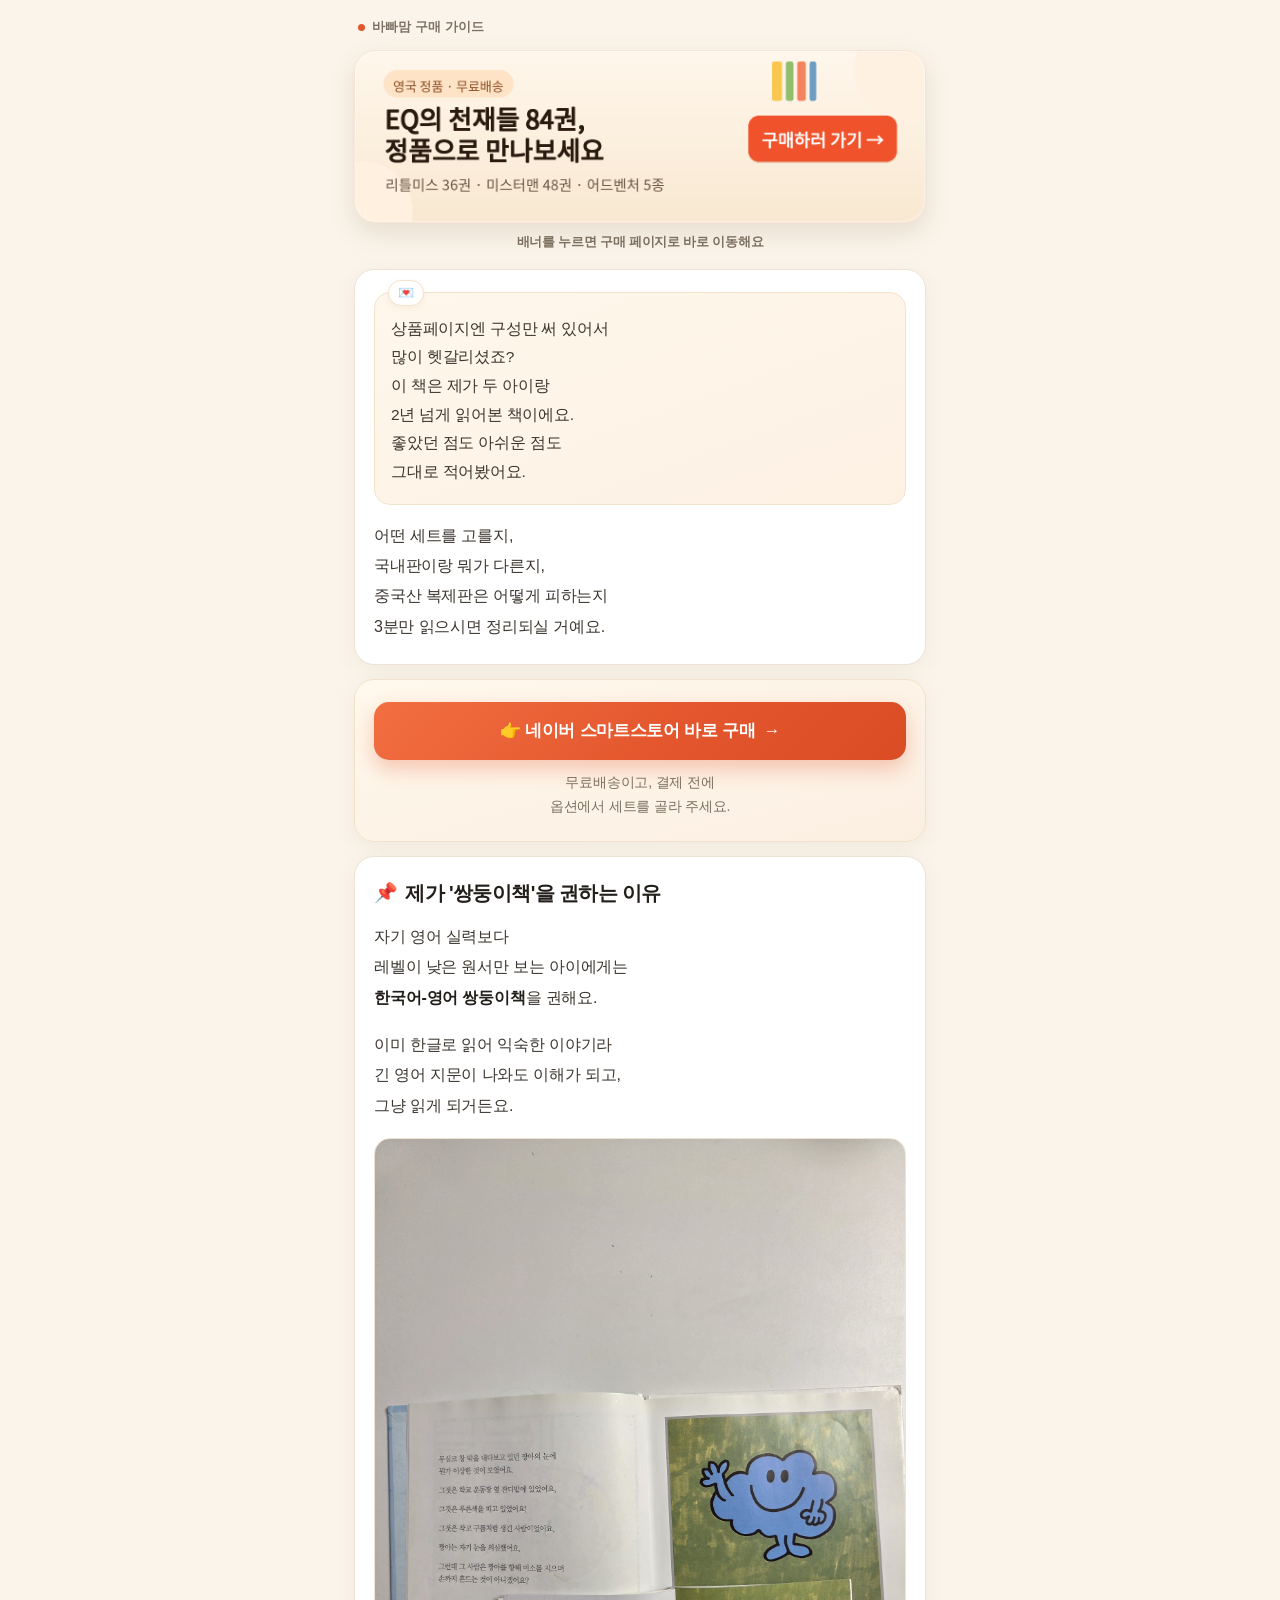
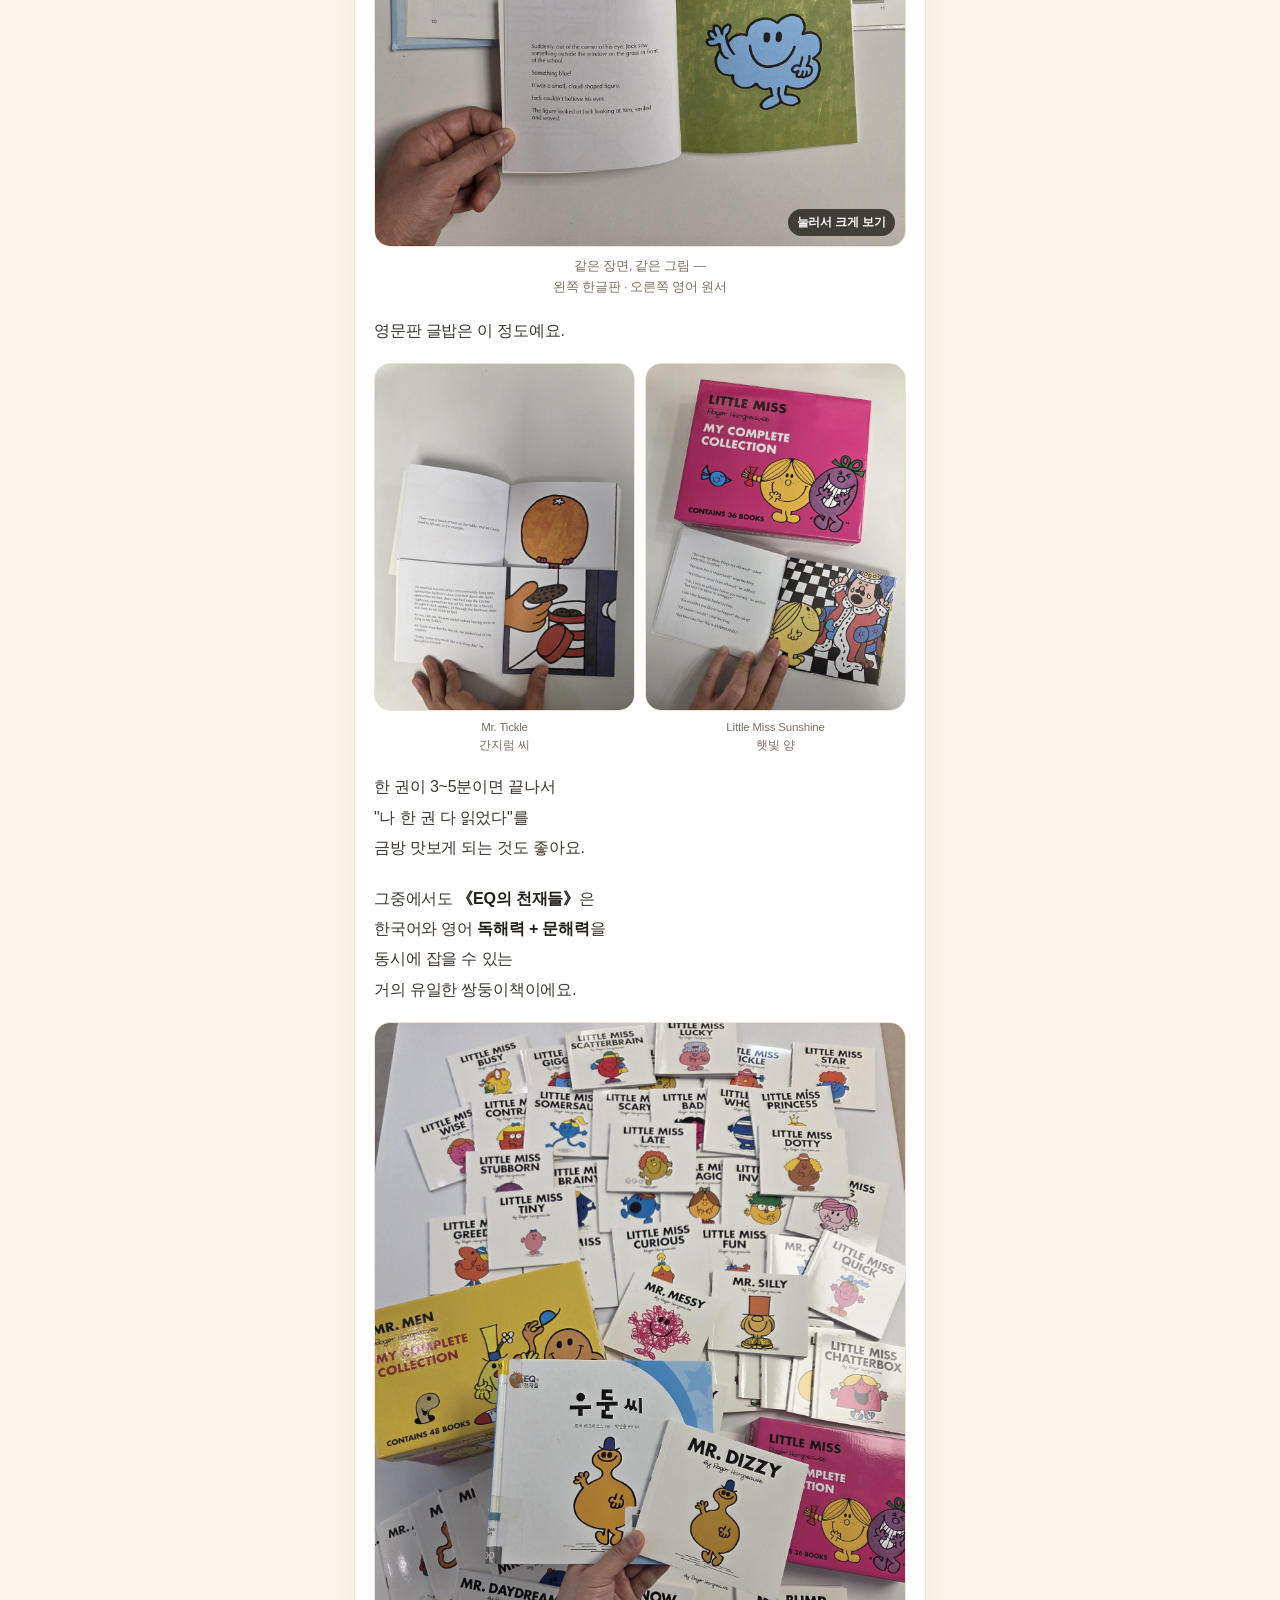
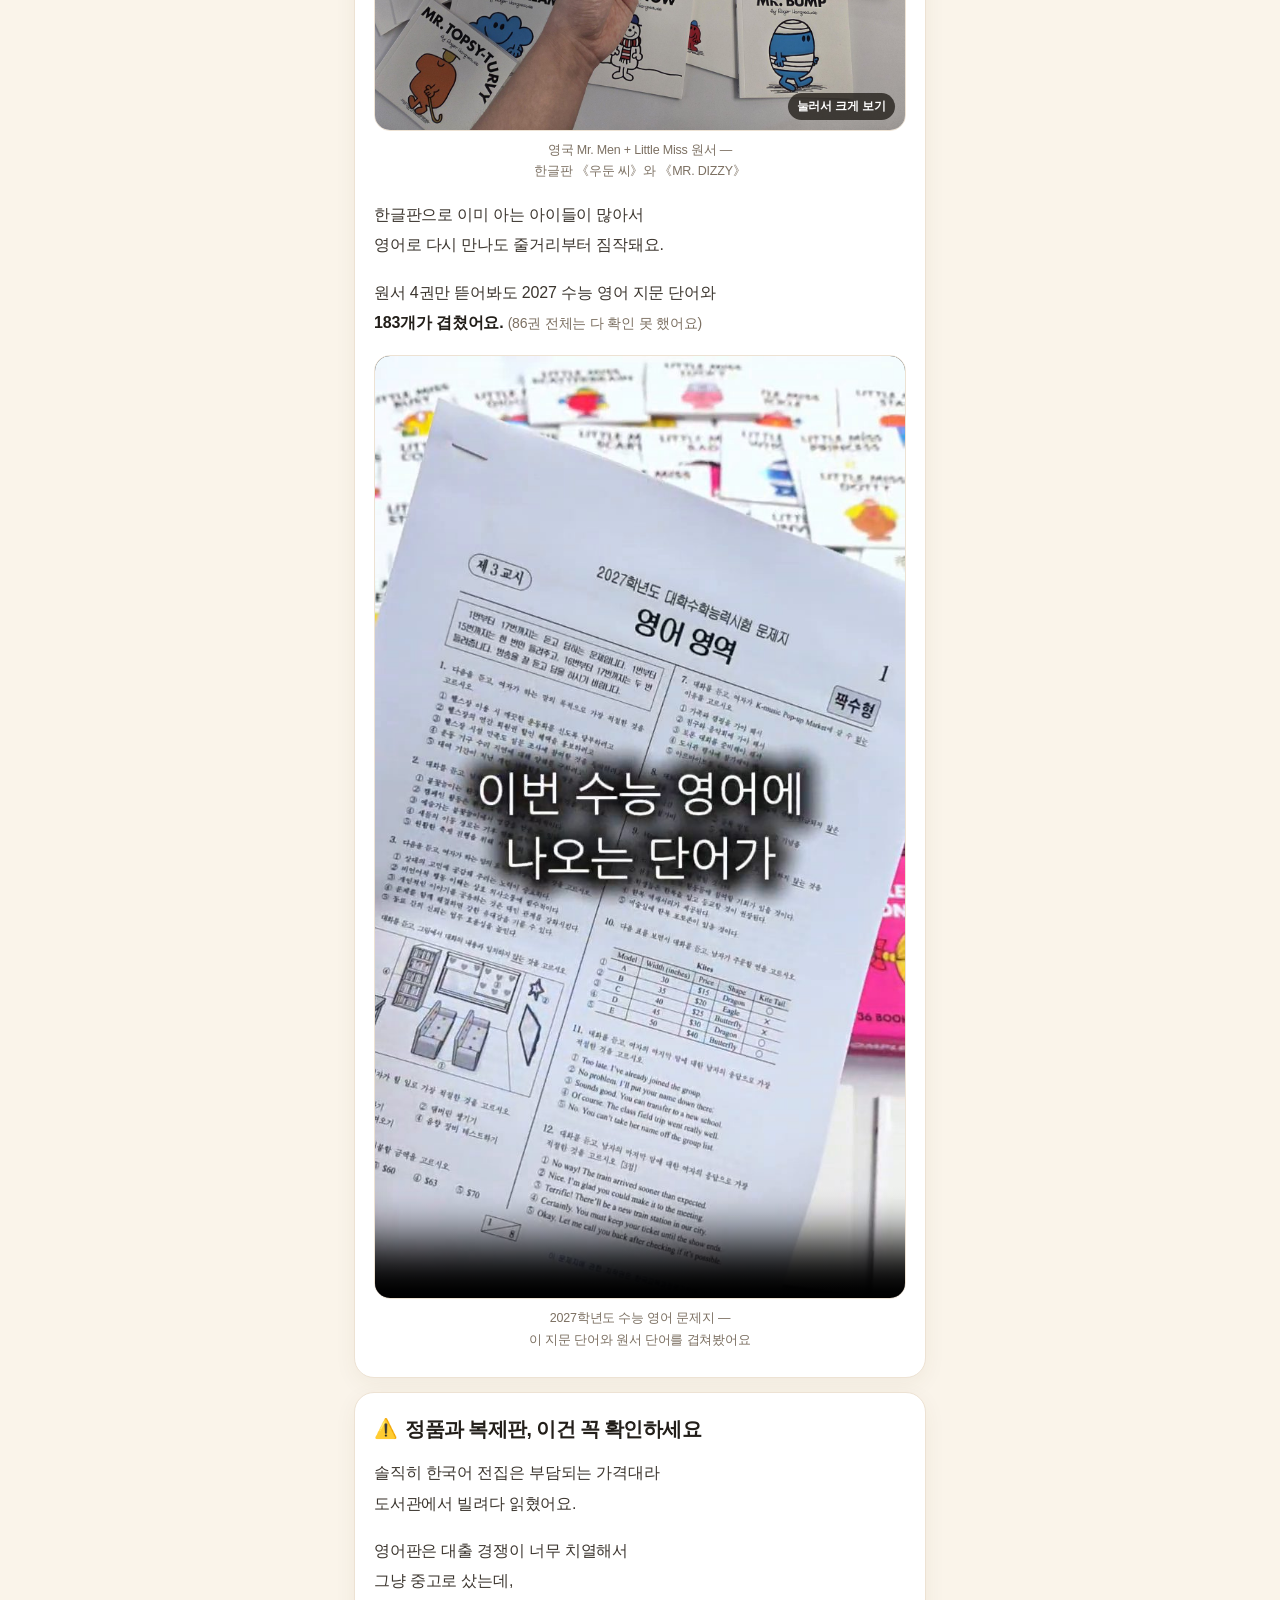
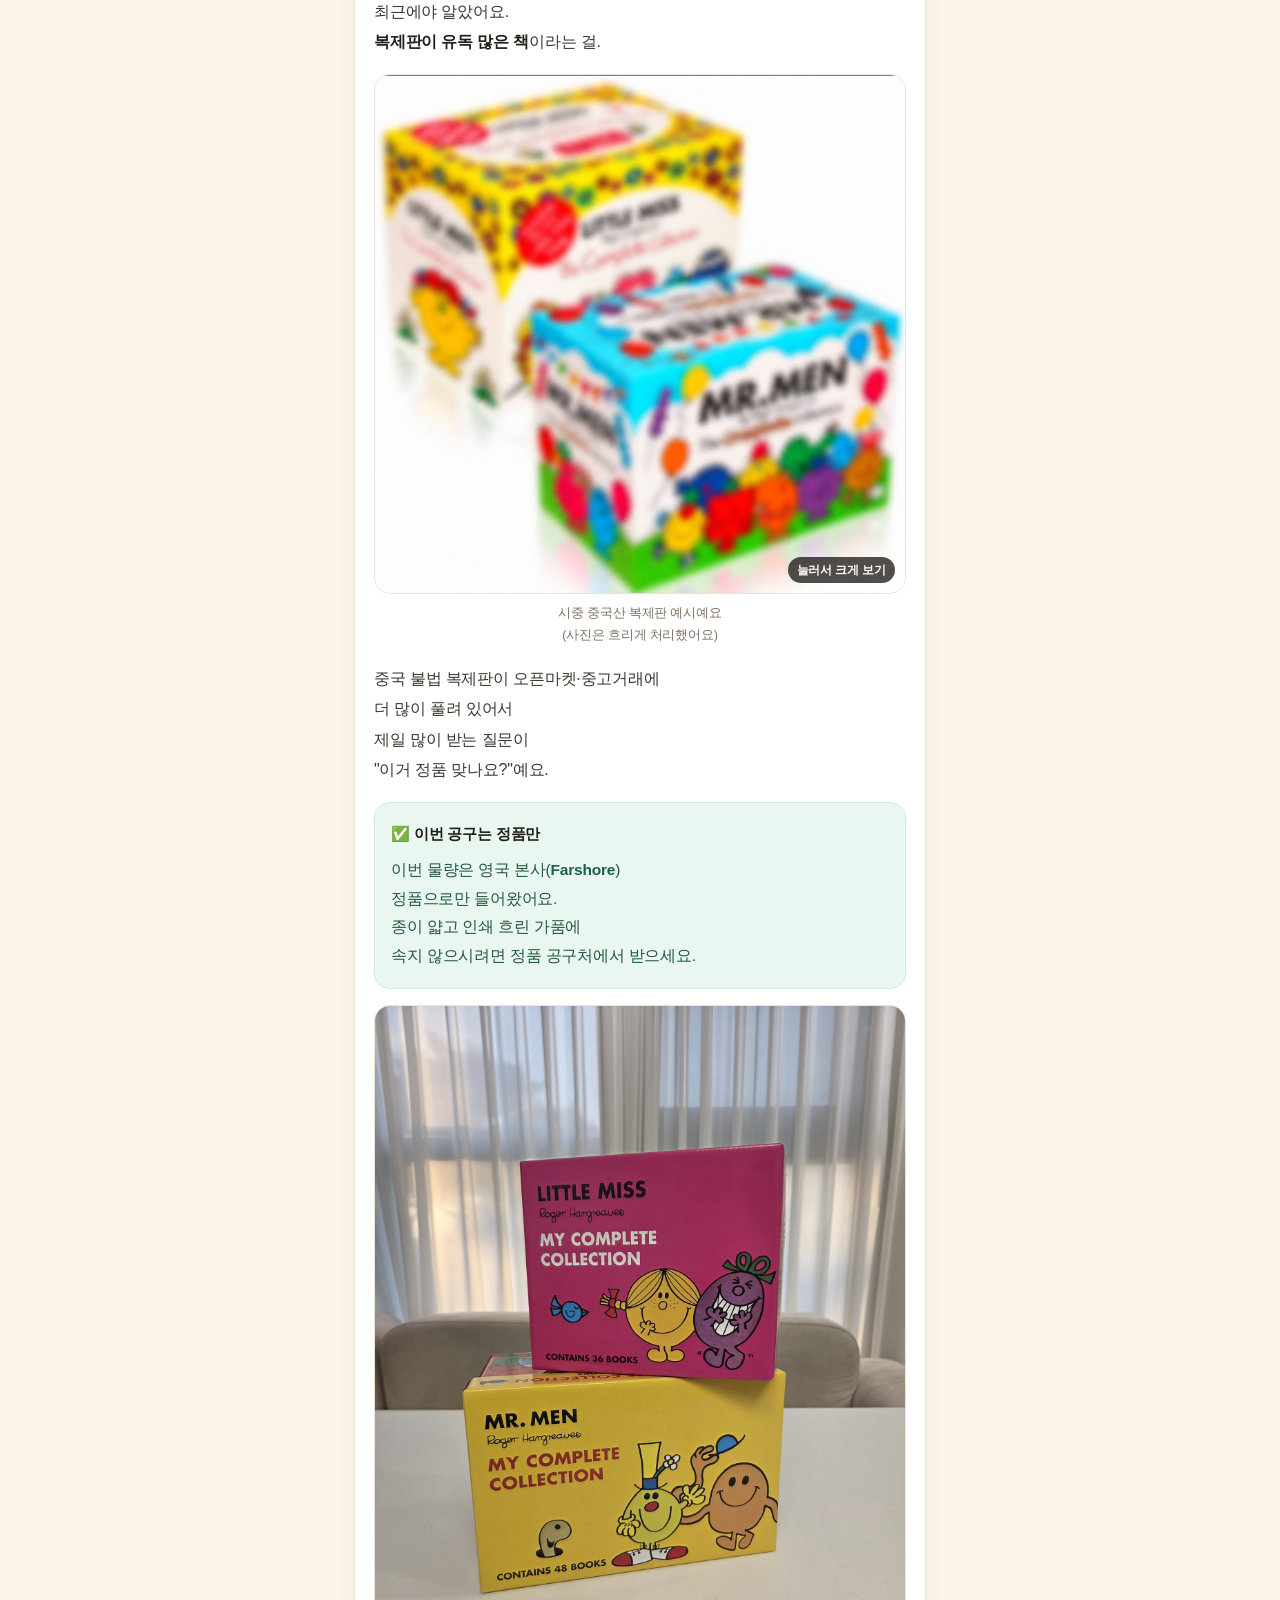
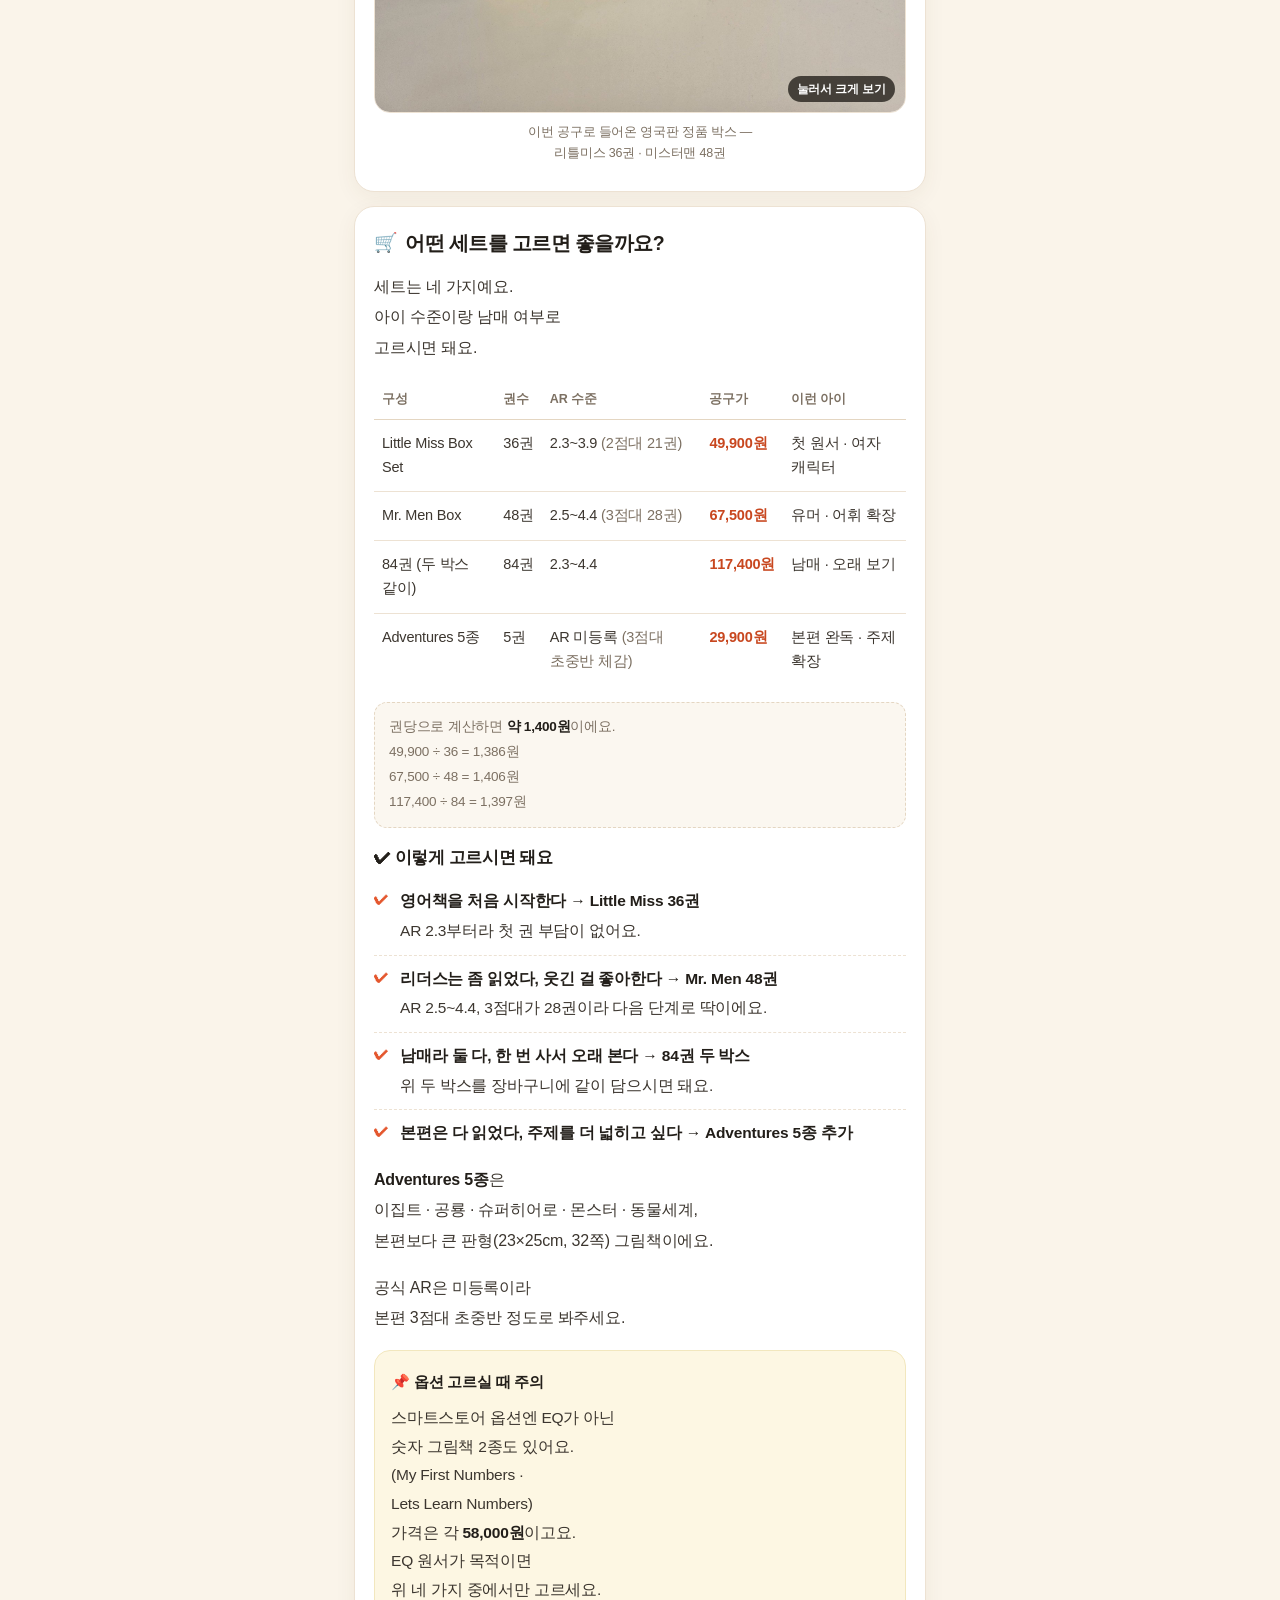
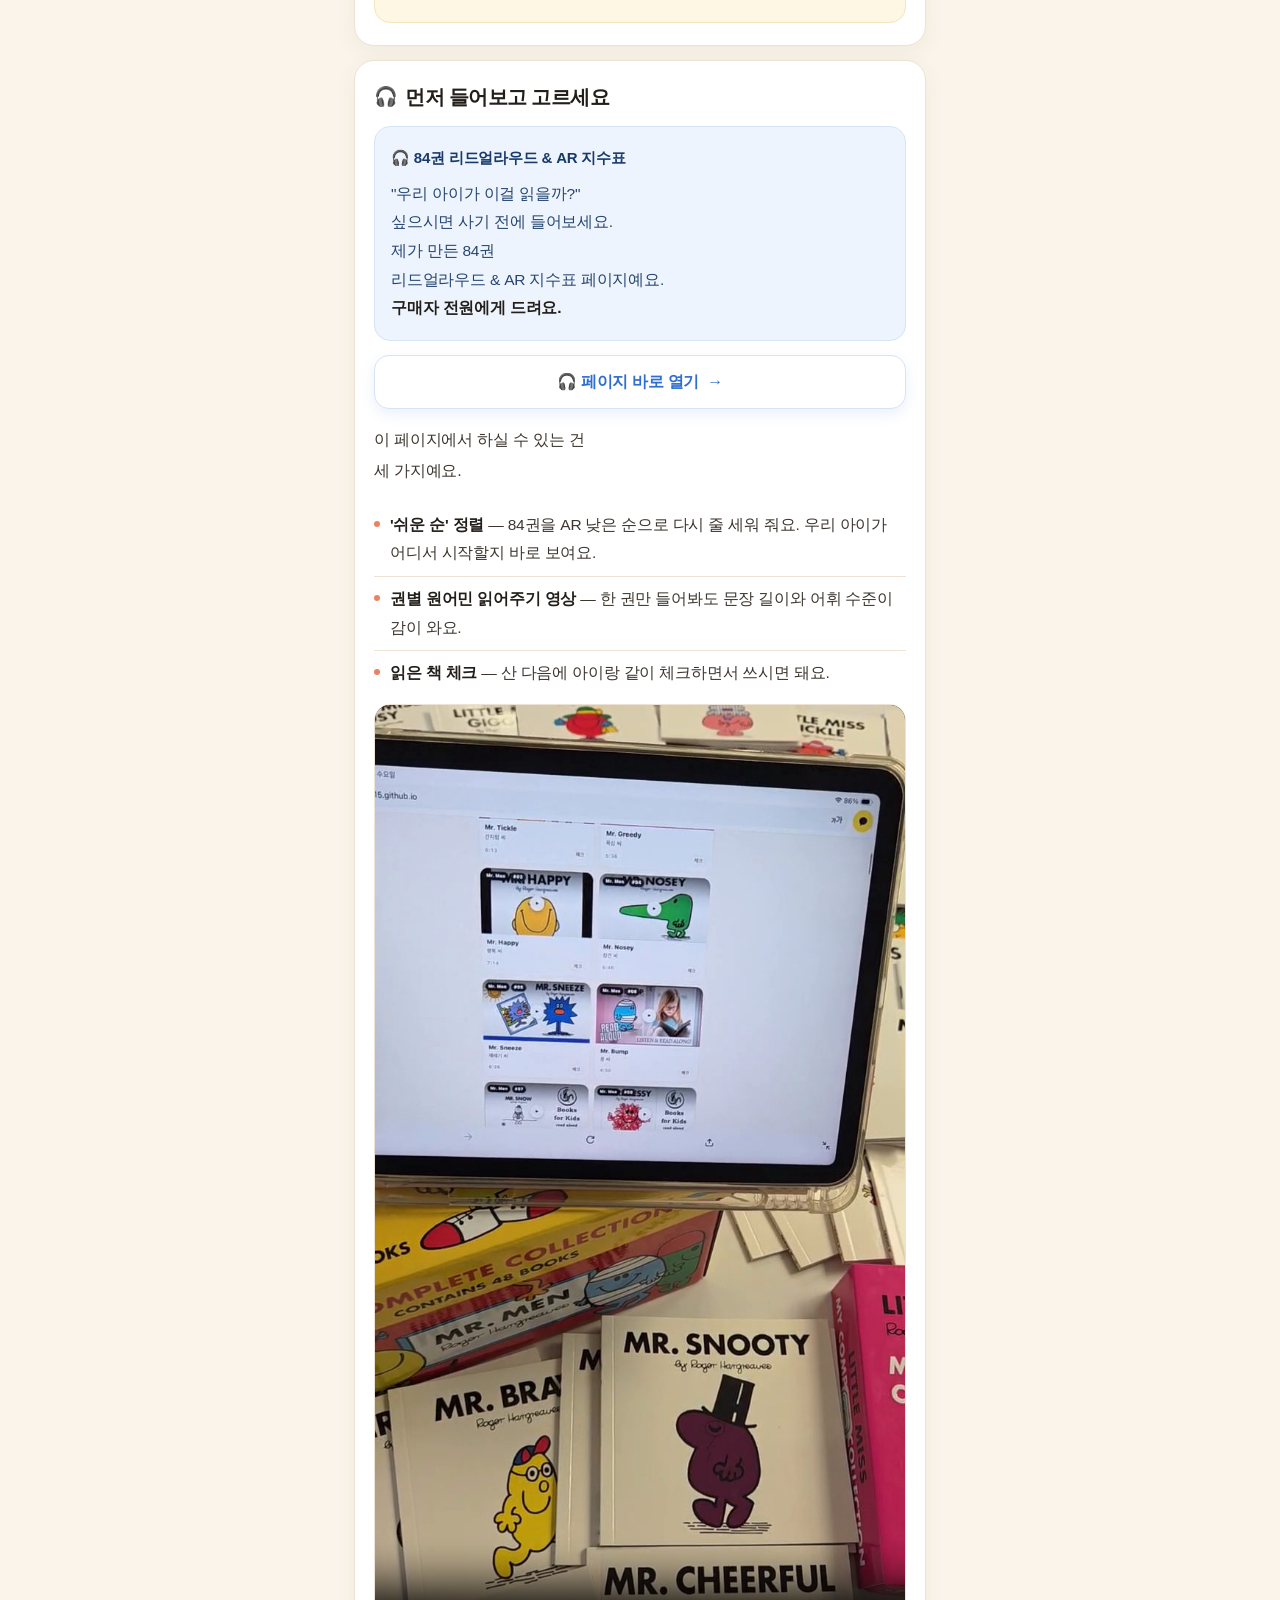
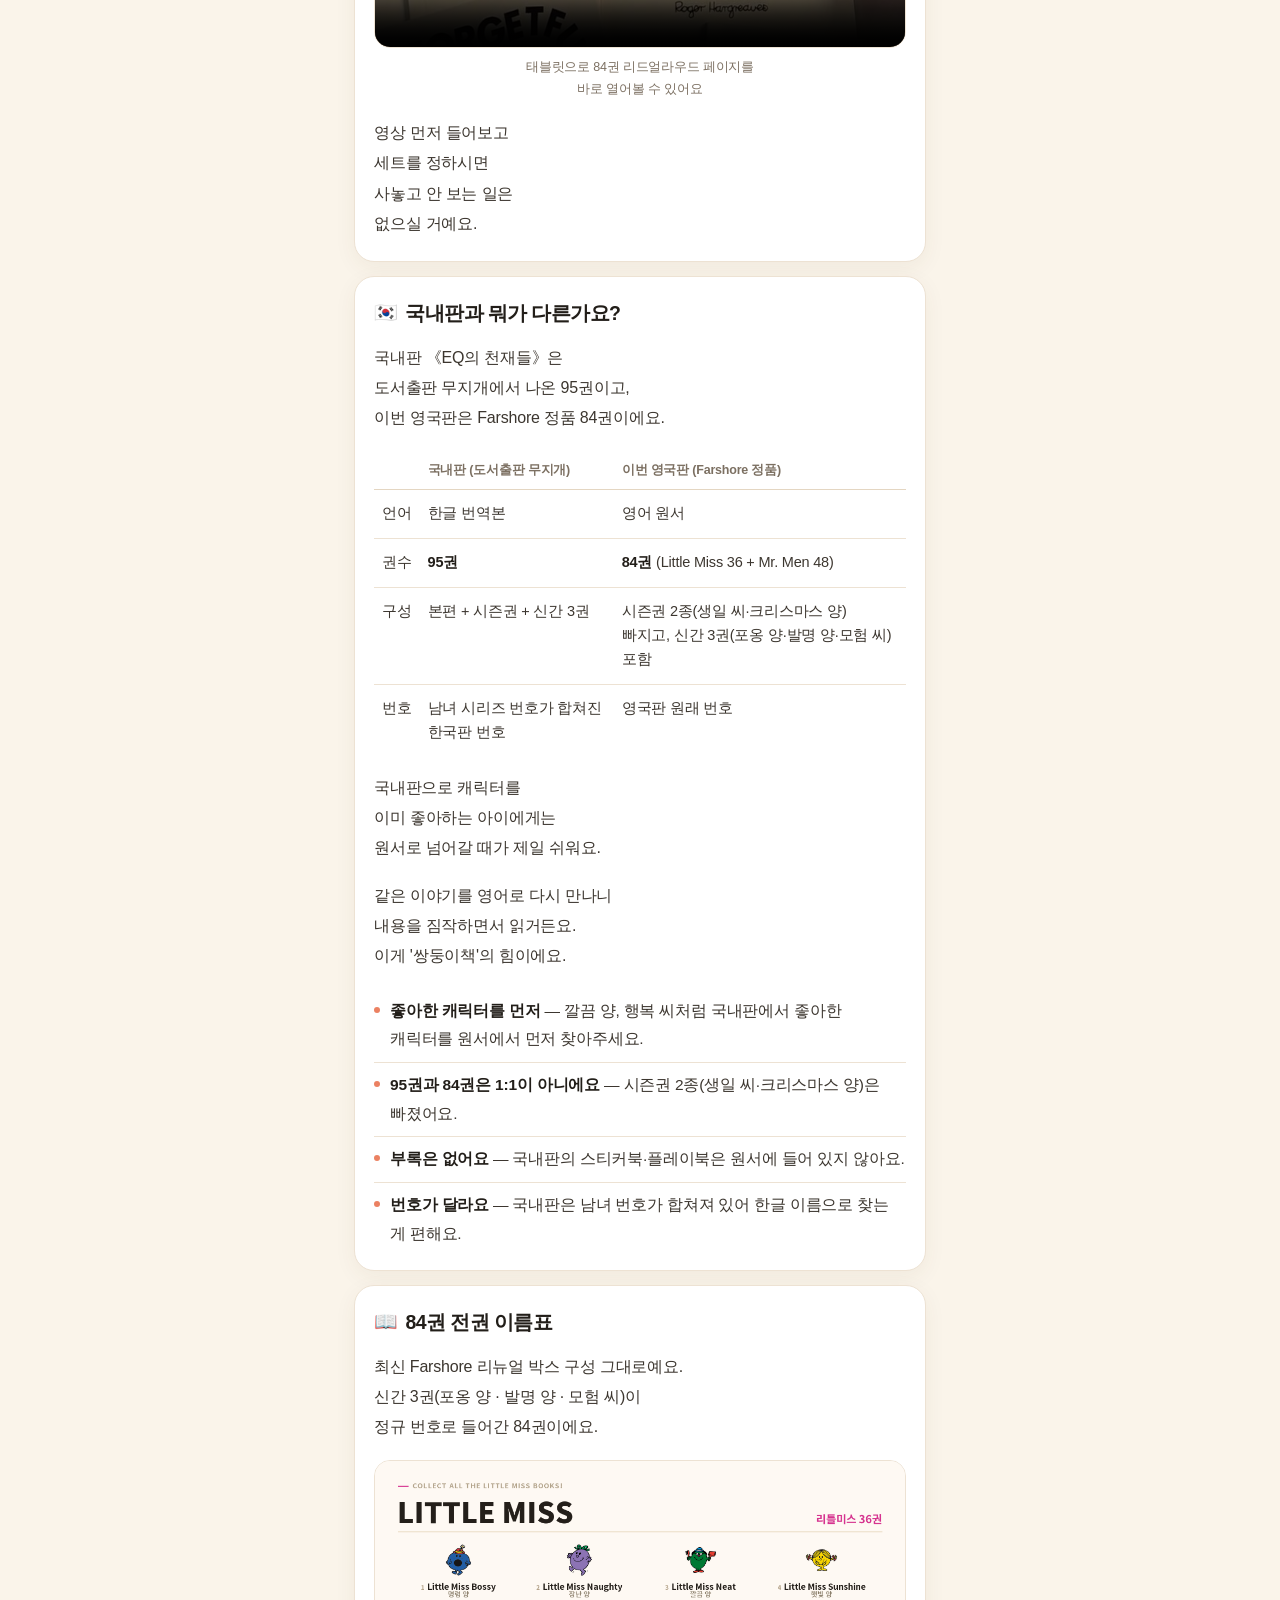
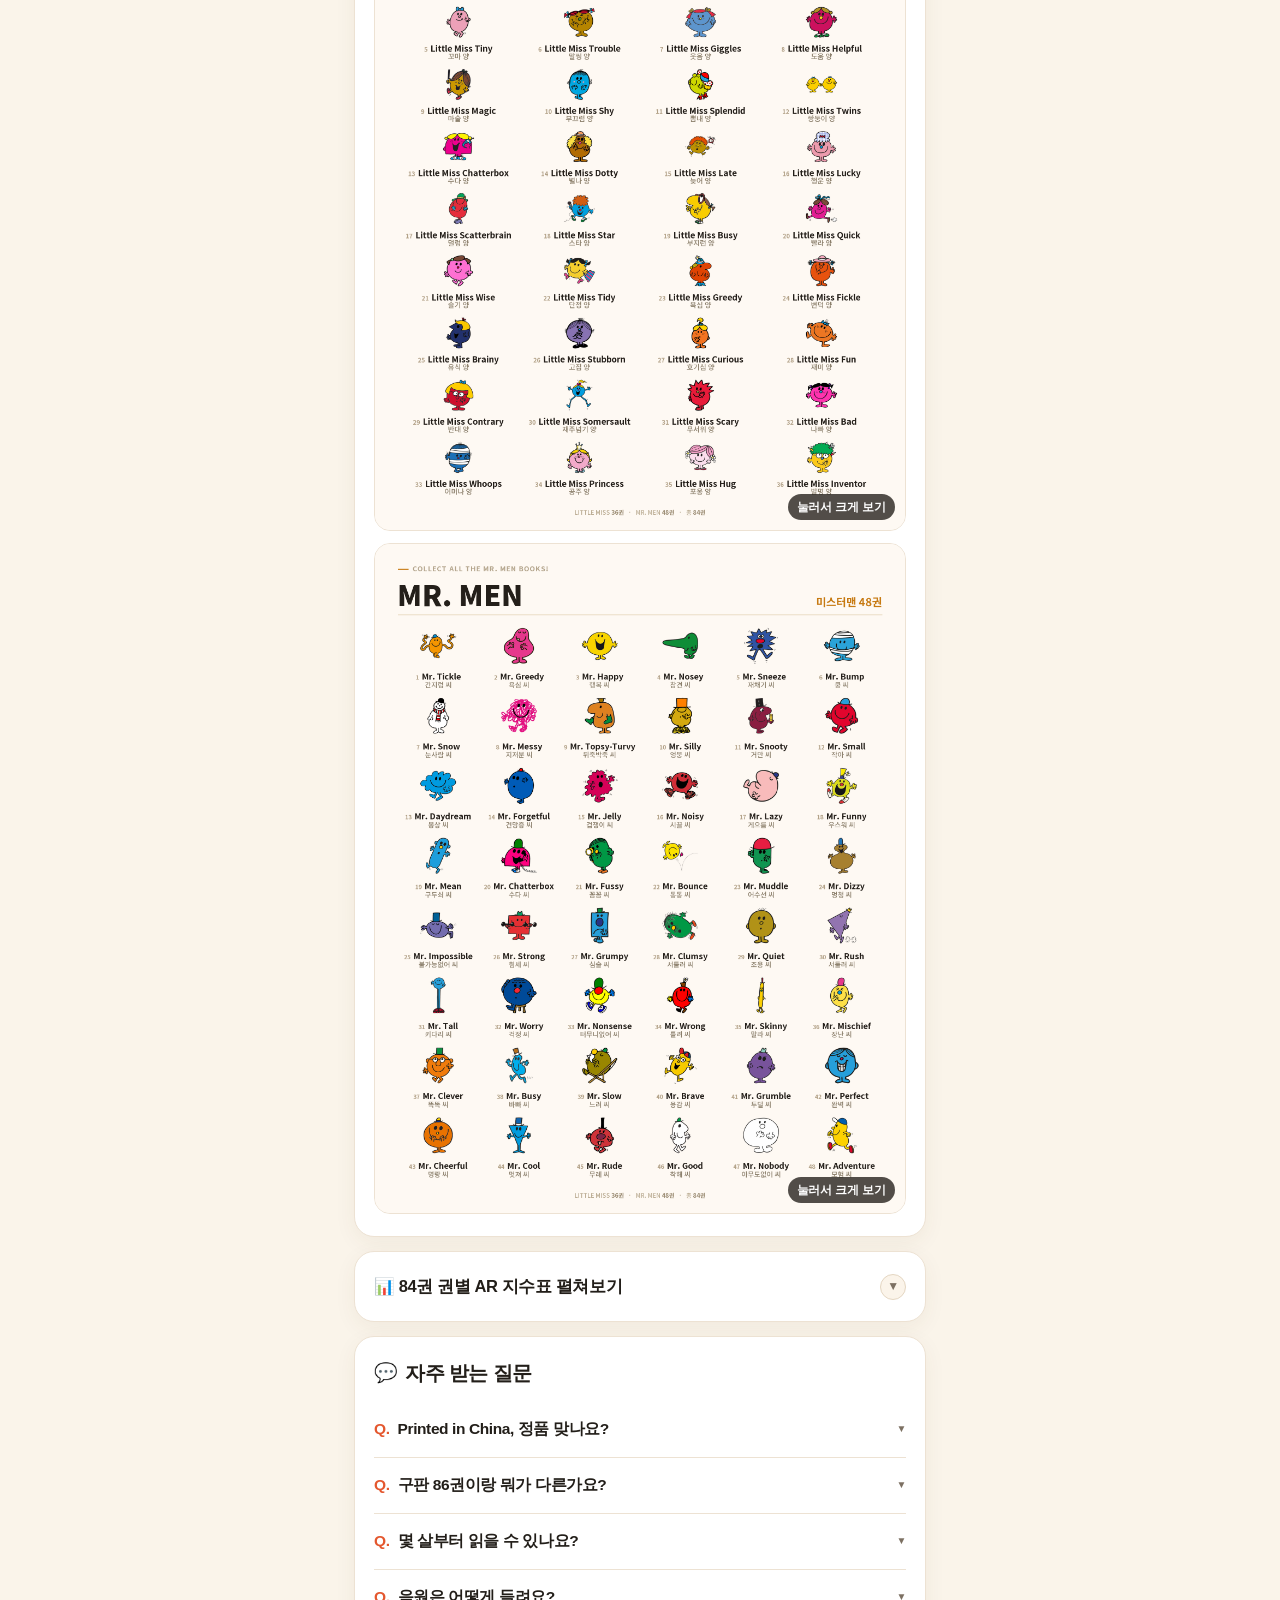
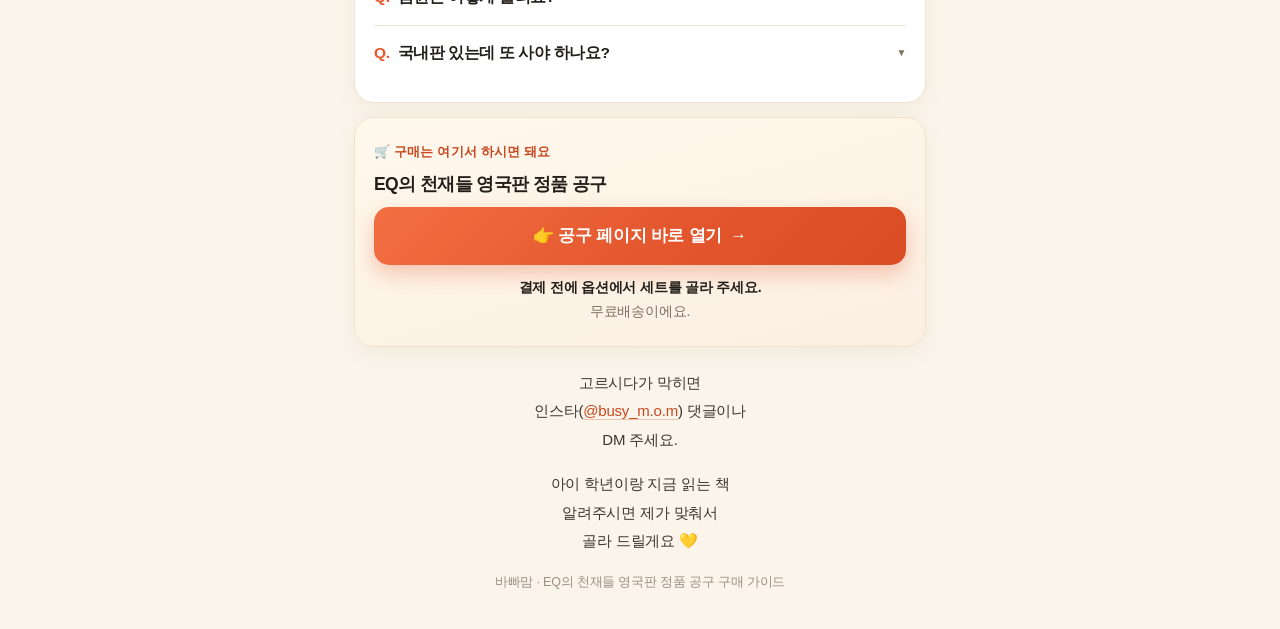
==== eq/index.html @ 655ba87e "eq: EQ의 천재들 구매 안내 웹페이지(/eq/) 추가 - 상단 배너 전체 클릭 시 네이버 스마트스토어 구매 페이지 이동 + 하단 구매 버튼 - 세트별 구성·AR·가격 비교, 권" ====
<!DOCTYPE html>
<html lang="ko">
<head>
<meta charset="UTF-8" />
<meta name="viewport" content="width=device-width, initial-scale=1.0, viewport-fit=cover" />
<meta name="theme-color" content="#FAF4EA" />
<title>EQ의 천재들 영국판 정품 공구 · 바빠맘 구매 가이드</title>
<meta name="description" content="리틀미스 36권·미스터맨 48권, 세트 고르는 법과 국내판 차이, 중국산 가품 구별법, 84권 AR 지수표까지 한 페이지에 정리했습니다. 바빠맘 공구 구매 가이드." />
<meta property="og:title" content="EQ의 천재들 영국판 정품 공구 · 바빠맘 구매 가이드" />
<meta property="og:description" content="어떤 세트를 고를지, 국내판이랑 뭐가 다른지, 3분이면 정리됩니다." />
<meta property="og:image" content="https://wlfod15.github.io/jongga-scanner/assets/eq_buy_banner.png" />
<meta property="og:type" content="article" />
<link rel="icon" href="data:image/svg+xml,%3Csvg xmlns='http://www.w3.org/2000/svg' viewBox='0 0 100 100'%3E%3Crect width='100' height='100' rx='22' fill='%23E4572E'/%3E%3Ctext x='50' y='68' font-size='52' font-family='sans-serif' font-weight='bold' fill='white' text-anchor='middle'%3EEQ%3C/text%3E%3C/svg%3E" />
<style>
  :root{
    --bg:#FAF4EA; --bg2:#F5EBDC; --card:#FFFFFF;
    --ink:#221E19; --ink2:#3C362F; --muted:#7C7062;
    --line:#EDE2D3; --line2:#E4D6C2;
    --coral:#E4572E; --coral-d:#C8471F; --coral-soft:#FDEDE6;
    --mint:#1E8E63; --mint-soft:#EAF7F0; --mint-line:#CFEBDD;
    --blue:#2F6FD0; --blue-soft:#EEF4FD; --blue-line:#D6E4F7;
    --yellow-soft:#FDF7E3; --yellow-line:#F2E7BE;
    --radius:20px;
    --shadow:0 6px 22px rgba(84,62,38,.06);
  }
  *{box-sizing:border-box;-webkit-tap-highlight-color:transparent}
  html{-webkit-text-size-adjust:100%}
  body{
    margin:0; background:var(--bg); color:var(--ink2);
    font-family:-apple-system,BlinkMacSystemFont,"Apple SD Gothic Neo","Pretendard","Noto Sans KR","Malgun Gothic","Segoe UI",sans-serif;
    font-size:16px; line-height:1.9; letter-spacing:-0.2px;
    word-break:keep-all; overflow-wrap:break-word;
    -webkit-font-smoothing:antialiased;
    padding:0 0 calc(34px + env(safe-area-inset-bottom));
  }
  .sr-only{position:absolute;width:1px;height:1px;padding:0;margin:-1px;overflow:hidden;clip:rect(0,0,0,0);white-space:nowrap;border:0}
  .wrap{max-width:600px;margin:0 auto;padding:0 14px}

  /* ---------- eyebrow ---------- */
  .eyebrow{display:flex;align-items:center;gap:7px;padding:16px 4px 10px;font-size:12.5px;font-weight:800;color:var(--muted);letter-spacing:0.1px}
  .eyebrow i{width:7px;height:7px;border-radius:50%;background:var(--coral);display:block}

  /* ---------- hero banner ---------- */
  .hero{display:block;position:relative;border-radius:22px;overflow:hidden;box-shadow:0 10px 26px rgba(120,84,44,.14);line-height:0;border:1px solid rgba(228,87,46,.10)}
  .hero img{display:block;width:100%;height:auto}
  .hero::after{content:"";position:absolute;inset:0;border-radius:22px;box-shadow:inset 0 0 0 1px rgba(255,255,255,.35);pointer-events:none}
  .hero:active{transform:scale(.994)}
  .hero-hint{margin:8px 2px 0;font-size:12.5px;color:var(--muted);text-align:center;font-weight:600}

  /* ---------- cards ---------- */
  .card{background:var(--card);border:1px solid var(--line);border-radius:var(--radius);box-shadow:var(--shadow);padding:22px 19px;margin:14px 0}
  .card.tight{padding:18px 17px}
  .card > *:first-child{margin-top:0}
  .card > *:last-child{margin-bottom:0}

  h2{font-size:19.5px;line-height:1.5;font-weight:800;color:var(--ink);margin:0 0 14px;letter-spacing:-0.6px;display:flex;gap:8px;align-items:flex-start}
  h2 .ico{flex:0 0 auto;font-size:19px;line-height:1.5}
  h3{font-size:16.5px;line-height:1.6;font-weight:800;color:var(--ink);margin:0 0 8px;letter-spacing:-0.4px}
  p{margin:0 0 1.05em;font-size:16px;line-height:1.9}
  p:last-child{margin-bottom:0}
  p.small{font-size:14.5px;color:var(--muted);line-height:1.8}
  strong{color:var(--ink);font-weight:800}
  a{color:var(--coral-d);text-decoration:none;border-bottom:1px solid rgba(200,71,31,.28)}
  .muted{color:var(--muted)}

  /* ---------- callouts ---------- */
  .callout{border-radius:16px;padding:17px 16px;line-height:1.85;font-size:15.5px}
  .callout .ttl{font-weight:800;color:var(--ink);display:flex;gap:7px;align-items:center;margin-bottom:8px;font-size:15px}
  .callout p{font-size:15.5px;line-height:1.85;margin:0}
  .callout p + p{margin-top:0}
  .callout.letter{position:relative;background:linear-gradient(160deg,#FFF7EC,#FDF1E4);border:1px solid #F4E3CB;padding-top:20px}
  .callout.letter .corner{position:absolute;top:-13px;left:13px;background:#fff;border:1px solid #F4E3CB;border-radius:999px;
       padding:2px 9px;font-size:13px;line-height:1.6;box-shadow:0 2px 6px rgba(150,110,60,.08)}
  .callout.ok{background:var(--mint-soft);border:1px solid var(--mint-line);color:#245640}
  .callout.ok strong{color:#17644A}
  .callout.note{background:var(--yellow-soft);border:1px solid var(--yellow-line)}

  /* ---------- buttons ---------- */
  .btn{display:flex;align-items:center;justify-content:center;gap:8px;min-height:58px;padding:0 18px;
       border-radius:15px;background:linear-gradient(135deg,#F26F42 0%,#E4572E 55%,#D94C24 100%);
       color:#fff;font-weight:800;font-size:17px;letter-spacing:-0.3px;text-decoration:none;border:0;
       box-shadow:0 9px 20px rgba(228,87,46,.30)}
  .btn:active{transform:translateY(1px);box-shadow:0 5px 12px rgba(228,87,46,.26)}
  .btn .ar{font-weight:700}
  .btn.ghost{background:#fff;color:var(--blue);border:1.5px solid var(--blue-line);box-shadow:0 5px 14px rgba(47,111,208,.10);font-size:16px;min-height:54px}
  .btn-sub{margin:11px 0 0;text-align:center;font-size:14px;color:var(--muted);line-height:1.7}
  .cta-card{background:linear-gradient(165deg,#FFF8EC,#FBEFE2);border:1px solid #F3E2C9}
  .cta-card .kicker{font-size:13px;font-weight:800;color:var(--coral-d);letter-spacing:0.2px;margin:0 0 6px}
  .cta-card h2{margin-bottom:12px}

  /* ---------- lists ---------- */
  ul.check{list-style:none;margin:0 0 1.05em;padding:0}
  ul.check li{position:relative;padding:9px 0 9px 26px;font-size:15.5px;line-height:1.85;border-bottom:1px dashed var(--line)}
  ul.check li:last-child{border-bottom:0;padding-bottom:0}
  ul.check li::before{content:"✔";position:absolute;left:0;top:9px;color:var(--coral);font-weight:900;font-size:14px}
  ul.check li b{display:block;color:var(--ink);font-weight:800;margin-bottom:1px}
  ul.dots{list-style:none;margin:0;padding:0}
  ul.dots li{position:relative;padding:8px 0 8px 16px;font-size:15.5px;line-height:1.85;border-bottom:1px solid var(--line)}
  ul.dots li:last-child{border-bottom:0;padding-bottom:0}
  ul.dots li::before{content:"";position:absolute;left:0;top:18px;width:6px;height:6px;border-radius:50%;background:var(--coral);opacity:.75}
  ul.dots li b{color:var(--ink);font-weight:800}

  /* ---------- tables ---------- */
  .tbl{margin:2px 0 16px}
  table{width:100%;border-collapse:collapse;font-size:14.5px;line-height:1.65}
  thead th{font-size:12.5px;font-weight:800;color:var(--muted);text-align:left;padding:9px 8px;border-bottom:1.5px solid var(--line2);white-space:nowrap}
  tbody td{padding:12px 8px;border-bottom:1px solid var(--line);vertical-align:top}
  tbody tr:last-child td{border-bottom:0}
  .price{font-weight:800;color:var(--coral-d);white-space:nowrap}
  .calc{background:#FBF7F0;border:1px dashed var(--line2);border-radius:13px;padding:12px 14px;font-size:13.5px;line-height:1.85;color:var(--muted);margin:0 0 16px}
  .calc b{color:var(--ink)}

  @media (max-width:520px){
    /* 옵션 비교표 → 카드형 */
    .opt thead{display:none}
    .opt, .opt tbody, .opt tr, .opt td{display:block;width:100%}
    .opt tr{border:1px solid var(--line);border-radius:14px;padding:13px 14px;margin:0 0 10px;background:#FFFDF9}
    .opt tr:last-child{margin-bottom:0}
    .opt td{border:0;padding:2px 0;font-size:14.5px;line-height:1.6;display:flex;justify-content:space-between;gap:12px;align-items:baseline}
    .opt td .v{margin-left:auto;text-align:right}
    .opt td::before{content:attr(data-l);flex:0 0 auto;font-size:12.5px;font-weight:800;color:var(--muted);line-height:1.7}
    .opt td.c-set{display:block;font-size:16px;font-weight:800;color:var(--ink);padding:0 0 9px;margin:0 0 9px;border-bottom:1px dashed var(--line2);letter-spacing:-0.4px}
    .opt td.c-set::before{display:none}
    .opt td.c-price{font-size:15px}

    /* 국내판 vs 영국판 → 라벨 묶음 */
    .cmp thead{display:none}
    .cmp, .cmp tbody, .cmp tr, .cmp td{display:block;width:100%}
    .cmp tr{padding:12px 0;border-bottom:1px solid var(--line);margin:0}
    .cmp tr:last-child{border-bottom:0;padding-bottom:0}
    .cmp td{border:0;padding:1px 0}
    .cmp td.c-lbl{font-size:15px;font-weight:800;color:var(--ink);margin-bottom:6px}
    .cmp td.c-lbl::before{display:none}
    .cmp td.c-val{display:flex;gap:10px;font-size:14.5px;line-height:1.75;padding:2px 0}
    .cmp td.c-val::before{content:attr(data-l);flex:0 0 62px;font-size:12px;font-weight:800;color:var(--muted);line-height:1.9}
  }

  /* ---------- name label images ---------- */
  .shots{display:grid;gap:12px;margin:0}
  .shot{display:block;position:relative;border:1px solid var(--line);border-radius:16px;overflow:hidden;background:#fff;line-height:0}
  .shot img{width:100%;height:auto;display:block}
  .shot .badge{position:absolute;right:10px;bottom:10px;background:rgba(34,30,25,.78);color:#fff;font-size:11.5px;font-weight:700;
       padding:5px 9px;border-radius:999px;line-height:1.4;letter-spacing:-0.1px}
  .shot:active img{opacity:.94}
  .figure{margin:16px 0 18px}
  .figure figcaption{margin:9px 2px 0;font-size:12.5px;line-height:1.7;color:var(--muted);text-align:center}
  .figure:last-child{margin-bottom:4px}
  .grid2{display:grid;grid-template-columns:1fr 1fr;gap:10px;margin:14px 0 18px}
  .grid2 .figure{margin:0}
  .grid2 figcaption{font-size:11.5px;line-height:1.6;margin-top:7px}
  .video-wrap{border:1px solid var(--line);border-radius:16px;overflow:hidden;background:#141210;line-height:0}
  .video-wrap video{display:block;width:100%;height:auto;background:#141210}

  /* ---------- details / AR table ---------- */
  details.ar{background:#fff;border:1px solid var(--line);border-radius:var(--radius);box-shadow:var(--shadow);margin:14px 0;overflow:hidden}
  details.ar > summary{list-style:none;cursor:pointer;display:flex;align-items:center;gap:10px;padding:19px 19px;font-size:16.5px;font-weight:800;color:var(--ink);letter-spacing:-0.4px}
  details.ar > summary::-webkit-details-marker{display:none}
  details.ar > summary .chev{margin-left:auto;flex:0 0 auto;width:26px;height:26px;border-radius:50%;background:#FBF4EA;border:1px solid var(--line2);
       display:flex;align-items:center;justify-content:center;font-size:12px;color:var(--muted);transition:transform .18s ease}
  details.ar[open] > summary .chev{transform:rotate(180deg)}
  details.ar[open] > summary{border-bottom:1px solid var(--line)}
  .ar-body{padding:16px 15px 20px}
  .ar-body > p{font-size:15px;line-height:1.85}
  .ar-head{display:flex;align-items:center;gap:7px;font-size:14.5px;font-weight:800;color:var(--ink);margin:20px 0 8px;padding-top:4px}
  .ar-wrap{overflow-x:auto;-webkit-overflow-scrolling:touch;border:1px solid var(--line);border-radius:13px}
  table.art{font-size:13px;line-height:1.55;table-layout:fixed}
  table.art th, table.art td{padding:8px 7px;vertical-align:middle}
  table.art thead th{background:#FBF7F1;position:sticky;top:0;border-bottom:1px solid var(--line2)}
  table.art tbody tr:nth-child(even){background:#FDFBF7}
  table.art .n{width:9%;text-align:center;color:var(--muted);font-size:12px;font-variant-numeric:tabular-nums}
  table.art .en{width:48%;word-break:break-word}
  table.art .ko{width:28%;color:#5A5147}
  table.art .arh{width:15%;text-align:center}
  table.art td.ar{text-align:center;font-weight:800;color:var(--coral-d);font-variant-numeric:tabular-nums;white-space:nowrap}
  table.art td.ar.none{color:var(--muted);font-weight:700;font-size:11.5px}

  /* ---------- FAQ ---------- */
  .faq{border-top:1px solid var(--line)}
  .faq .q{display:block;padding:18px 0 0}
  .faq .q:first-child{padding-top:4px}
  .faq .qt{font-size:16px;font-weight:800;color:var(--ink);letter-spacing:-0.4px;margin:0 0 6px;display:flex;gap:8px;align-items:flex-start}
  .faq .qt .mark{flex:0 0 auto;color:var(--coral);font-weight:900}
  .faq .a{padding:0 0 16px 0;border-bottom:1px dashed var(--line)}
  .faq .a:last-child{border-bottom:0;padding-bottom:0}
  .faq .a p{font-size:15.5px;line-height:1.9}

  /* ---------- FAQ accordion ---------- */
  .faq-list{margin:0}
  details.fq{border-bottom:1px solid var(--line)}
  details.fq:last-child{border-bottom:0}
  details.fq > summary{list-style:none;cursor:pointer;display:flex;align-items:flex-start;gap:8px;
       padding:15px 0;font-size:15.5px;font-weight:800;color:var(--ink);letter-spacing:-0.4px;line-height:1.6}
  details.fq > summary::-webkit-details-marker{display:none}
  details.fq > summary .mark{color:var(--coral);font-weight:900;flex:0 0 auto}
  details.fq > summary .chev{margin-left:auto;flex:0 0 auto;color:var(--muted);font-size:10px;line-height:2.4;transition:transform .18s ease}
  details.fq[open] > summary .chev{transform:rotate(180deg)}
  details.fq > summary span:nth-child(2){flex:1}
  details.fq .a{padding:0 0 16px 22px}
  details.fq .a p{font-size:15px;line-height:1.85;margin:0 0 .8em}
  details.fq .a p:last-child{margin-bottom:0}

  /* ---------- footer ---------- */
  .foot{margin:22px 0 0;padding:0 6px;text-align:center;font-size:13px;line-height:1.9;color:var(--muted)}
  .foot p{font-size:15px;color:var(--ink2);line-height:1.9}
  .foot .sig{margin-top:14px;font-size:12.5px;color:#9C9083}

  /* ---------- lightbox ---------- */
  .lb{position:fixed;inset:0;z-index:100;background:rgba(24,20,16,.94);display:none;padding:calc(14px + env(safe-area-inset-top)) 10px calc(14px + env(safe-area-inset-bottom));
      overscroll-behavior:contain}
  .lb.open{display:flex;flex-direction:column;align-items:center;justify-content:center;gap:12px}
  .lb img{max-width:100%;max-height:calc(100vh - 150px);width:auto;height:auto;border-radius:10px;background:#fff;box-shadow:0 10px 40px rgba(0,0,0,.5)}
  .lb .cap{color:#EADFCF;font-size:13px;text-align:center;line-height:1.7}
  .lb .cap a{color:#fff;border-bottom:1px solid rgba(255,255,255,.5);font-weight:700}
  .lb .x{position:absolute;top:calc(10px + env(safe-area-inset-top));right:12px;width:40px;height:40px;border-radius:50%;
      background:rgba(255,255,255,.14);color:#fff;border:1px solid rgba(255,255,255,.28);font-size:17px;line-height:1;
      display:flex;align-items:center;justify-content:center;cursor:pointer;font-family:inherit}
  body.locked{overflow:hidden}
  @media (prefers-reduced-motion:no-preference){
    .hero:active{transition:transform .08s ease}
  }
</style>
</head>
<body>
<div class="wrap">

  <div class="eyebrow"><i></i>바빠맘 구매 가이드</div>

  <a class="hero" href="https://mkt.shopping.naver.com/link/6ad6b1eb77dc1937d9943f8a" target="_blank" rel="noopener"
     aria-label="네이버 스마트스토어에서 EQ의 천재들 영국판 정품 구매하기">
    <img src="../assets/eq_buy_banner.png" width="1200" height="360"
         alt="EQ의 천재들 영국 정품 · 무료배송 · 리틀미스 36권, 미스터맨 48권, 어드벤처 5종 — 구매하러 가기" />
  </a>
  <div class="hero-hint">배너를 누르면 구매 페이지로 바로 이동해요</div>

  <!-- 인트로 -->
  <section class="card">
    <div class="callout letter">
      <span class="corner">💌</span>
      <p style="margin-top:2px">상품페이지엔 구성만 써 있어서<br />많이 헷갈리셨죠?<br />이 책은 제가 두 아이랑<br />2년 넘게 읽어본 책이에요.<br />좋았던 점도 아쉬운 점도<br />그대로 적어봤어요.</p>
    </div>
    <p style="margin-top:16px">어떤 세트를 고를지,<br />국내판이랑 뭐가 다른지,<br />중국산 복제판은 어떻게 피하는지<br />3분만 읽으시면 정리되실 거예요.</p>
  </section>

  <!-- 상단 구매 CTA -->
  <section class="card cta-card">
    <a class="btn" href="https://mkt.shopping.naver.com/link/6ad6b1eb77dc1937d9943f8a" target="_blank" rel="noopener">👉 네이버 스마트스토어 바로 구매 <span class="ar">→</span></a>
    <p class="btn-sub">무료배송이고, 결제 전에<br />옵션에서 세트를 골라 주세요.</p>
  </section>

  <!-- 쌍둥이책 -->
  <section class="card">
    <h2><span class="ico">📌</span><span>제가 '쌍둥이책'을 권하는 이유</span></h2>
    <p>자기 영어 실력보다<br />레벨이 낮은 원서만 보는 아이에게는<br /><strong>한국어-영어 쌍둥이책</strong>을 권해요.</p>
    <p>이미 한글로 읽어 익숙한 이야기라<br />긴 영어 지문이 나와도 이해가 되고,<br />그냥 읽게 되거든요.</p>

    <figure class="figure">
      <a class="shot" href="../assets/eq_twin_pages.jpg" data-zoom="1" data-cap="같은 장면, 같은 그림 — 한글판과 영어판 내지">
        <img src="../assets/eq_twin_pages.jpg" width="1536" height="2048" loading="lazy" decoding="async"
             alt="한글판과 영어판의 같은 장면 내지를 나란히 펼쳐 비교한 사진" />
        <span class="badge">눌러서 크게 보기</span>
      </a>
      <figcaption>같은 장면, 같은 그림 —<br />왼쪽 한글판 · 오른쪽 영어 원서</figcaption>
    </figure>

    <p>영문판 글밥은 이 정도예요.</p>
    <div class="grid2">
      <figure class="figure">
        <a class="shot" href="../assets/eq_mrtickle.jpg" data-zoom="1" data-cap="Mr. Tickle — 간지럼 씨 본문">
          <img src="../assets/eq_mrtickle.jpg" width="1536" height="2048" loading="lazy" decoding="async"
               alt="Mr. Tickle 원서 본문을 펼친 사진" />
        </a>
        <figcaption>Mr. Tickle<br />간지럼 씨</figcaption>
      </figure>
      <figure class="figure">
        <a class="shot" href="../assets/eq_lms_sunshine.jpg" data-zoom="1" data-cap="Little Miss Sunshine — 햇빛 양 본문">
          <img src="../assets/eq_lms_sunshine.jpg" width="1536" height="2048" loading="lazy" decoding="async"
               alt="Little Miss Sunshine 원서 본문을 펼친 사진" />
        </a>
        <figcaption>Little Miss Sunshine<br />햇빛 양</figcaption>
      </figure>
    </div>

    <p style="margin-top:16px">한 권이 3~5분이면 끝나서<br />"나 한 권 다 읽었다"를<br />금방 맛보게 되는 것도 좋아요.</p>

    <p style="margin-top:20px">그중에서도 <strong>《EQ의 천재들》</strong>은<br />한국어와 영어 <strong>독해력 + 문해력</strong>을<br />동시에 잡을 수 있는<br />거의 유일한 쌍둥이책이에요.</p>

    <figure class="figure">
      <a class="shot" href="../assets/eq_twin_covers.jpg" data-zoom="1" data-cap="한글판 《우둔 씨》와 원서 《MR. DIZZY》 — 같은 캐릭터, 같은 이야기">
        <img src="../assets/eq_twin_covers.jpg" width="1536" height="2048" loading="lazy" decoding="async"
             alt="한글판 우둔 씨와 원서 MR. DIZZY, 그리고 84권을 펼쳐놓은 사진" />
        <span class="badge">눌러서 크게 보기</span>
      </a>
      <figcaption>영국 Mr. Men + Little Miss 원서 —<br />한글판 《우둔 씨》와 《MR. DIZZY》</figcaption>
    </figure>

    <p>한글판으로 이미 아는 아이들이 많아서<br />영어로 다시 만나도 줄거리부터 짐작돼요.</p>
    <p>원서 4권만 뜯어봐도 2027 수능 영어 지문 단어와<br /><strong>183개가 겹쳤어요.</strong> <span class="muted" style="font-size:14px">(86권 전체는 다 확인 못 했어요)</span></p>

    <figure class="figure">
      <div class="video-wrap">
        <video controls playsinline preload="metadata" poster="../assets/eq_video_exam_poster.jpg" width="720" height="1280">
          <source src="../assets/eq_readaloud_exam.mp4" type="video/mp4" />
          영상을 재생할 수 없어요.
        </video>
      </div>
      <figcaption>2027학년도 수능 영어 문제지 —<br />이 지문 단어와 원서 단어를 겹쳐봤어요</figcaption>
    </figure>
  </section>

  <!-- 정품 vs 복제판 -->
  <section class="card">
    <h2><span class="ico">⚠️</span><span>정품과 복제판, 이건 꼭 확인하세요</span></h2>
    <p>솔직히 한국어 전집은 부담되는 가격대라<br />도서관에서 빌려다 읽혔어요.</p>
    <p>영어판은 대출 경쟁이 너무 치열해서<br />그냥 중고로 샀는데,<br />최근에야 알았어요.<br /><strong>복제판이 유독 많은 책</strong>이라는 걸.</p>

    <figure class="figure">
      <a class="shot" href="../assets/eq_fake_boxes.jpg" data-zoom="1" data-cap="시중에 유통되는 중국산 복제판 박스 예시 (사진은 흐리게 처리했어요)">
        <img src="../assets/eq_fake_boxes.jpg" width="1079" height="1055" loading="lazy" decoding="async"
             alt="시중에 유통되는 중국산 복제판 박스 예시 사진(흐리게 처리)" />
        <span class="badge">눌러서 크게 보기</span>
      </a>
      <figcaption>시중 중국산 복제판 예시예요<br />(사진은 흐리게 처리했어요)</figcaption>
    </figure>

    <p>중국 불법 복제판이 오픈마켓·중고거래에<br />더 많이 풀려 있어서<br />제일 많이 받는 질문이<br />"이거 정품 맞나요?"예요.</p>

    <div class="callout ok" style="margin-top:4px">
      <div class="ttl">✅ 이번 공구는 정품만</div>
      <p>이번 물량은 영국 본사(<strong>Farshore</strong>)<br />정품으로만 들어왔어요.<br />종이 얇고 인쇄 흐린 가품에<br />속지 않으시려면 정품 공구처에서 받으세요.</p>
    </div>

    <figure class="figure">
      <a class="shot" href="../assets/eq_real_boxes.jpg" data-zoom="1" data-cap="이번 공구로 들어온 영국판 정품 박스 — 리틀미스 36권 · 미스터맨 48권">
        <img src="../assets/eq_real_boxes.jpg" width="1536" height="2048" loading="lazy" decoding="async"
             alt="리틀미스 36권 핑크 박스와 미스터맨 48권 노랑 박스 정품 실물" />
        <span class="badge">눌러서 크게 보기</span>
      </a>
      <figcaption>이번 공구로 들어온 영국판 정품 박스 —<br />리틀미스 36권 · 미스터맨 48권</figcaption>
    </figure>
  </section>

  <!-- 세트 고르기 -->
  <section class="card">
    <h2><span class="ico">🛒</span><span>어떤 세트를 고르면 좋을까요?</span></h2>
    <p>세트는 네 가지예요.<br />아이 수준이랑 남매 여부로<br />고르시면 돼요.</p>

    <div class="tbl">
      <table class="opt">
        <thead>
          <tr><th>구성</th><th>권수</th><th>AR 수준</th><th>공구가</th><th>이런 아이</th></tr>
        </thead>
        <tbody>
          <tr>
            <td class="c-set">Little Miss Box Set</td>
            <td data-l="권수"><span class="v">36권</span></td>
            <td data-l="AR 수준"><span class="v">2.3~3.9 <span class="muted">(2점대 21권)</span></span></td>
            <td data-l="공구가" class="c-price"><span class="v price">49,900원</span></td>
            <td data-l="이런 아이"><span class="v">첫 원서 · 여자 캐릭터</span></td>
          </tr>
          <tr>
            <td class="c-set">Mr. Men Box</td>
            <td data-l="권수"><span class="v">48권</span></td>
            <td data-l="AR 수준"><span class="v">2.5~4.4 <span class="muted">(3점대 28권)</span></span></td>
            <td data-l="공구가" class="c-price"><span class="v price">67,500원</span></td>
            <td data-l="이런 아이"><span class="v">유머 · 어휘 확장</span></td>
          </tr>
          <tr>
            <td class="c-set">84권 (두 박스 같이)</td>
            <td data-l="권수"><span class="v">84권</span></td>
            <td data-l="AR 수준"><span class="v">2.3~4.4</span></td>
            <td data-l="공구가" class="c-price"><span class="v price">117,400원</span></td>
            <td data-l="이런 아이"><span class="v">남매 · 오래 보기</span></td>
          </tr>
          <tr>
            <td class="c-set">Adventures 5종</td>
            <td data-l="권수"><span class="v">5권</span></td>
            <td data-l="AR 수준"><span class="v">AR 미등록 <span class="muted">(3점대 초중반 체감)</span></span></td>
            <td data-l="공구가" class="c-price"><span class="v price">29,900원</span></td>
            <td data-l="이런 아이"><span class="v">본편 완독 · 주제 확장</span></td>
          </tr>
        </tbody>
      </table>
    </div>

    <div class="calc">
      권당으로 계산하면 <b>약 1,400원</b>이에요.<br />
      49,900 ÷ 36 = 1,386원<br />
      67,500 ÷ 48 = 1,406원<br />
      117,400 ÷ 84 = 1,397원
    </div>

    <h3>✔ 이렇게 고르시면 돼요</h3>
    <ul class="check">
      <li><b>영어책을 처음 시작한다 → Little Miss 36권</b>AR 2.3부터라 첫 권 부담이 없어요.</li>
      <li><b>리더스는 좀 읽었다, 웃긴 걸 좋아한다 → Mr. Men 48권</b>AR 2.5~4.4, 3점대가 28권이라 다음 단계로 딱이에요.</li>
      <li><b>남매라 둘 다, 한 번 사서 오래 본다 → 84권 두 박스</b>위 두 박스를 장바구니에 같이 담으시면 돼요.</li>
      <li><b>본편은 다 읽었다, 주제를 더 넓히고 싶다 → Adventures 5종 추가</b></li>
    </ul>

    <p style="margin-top:16px"><strong>Adventures 5종</strong>은<br />이집트 · 공룡 · 슈퍼히어로 · 몬스터 · 동물세계,<br />본편보다 큰 판형(23×25cm, 32쪽) 그림책이에요.</p>
    <p>공식 AR은 미등록이라<br />본편 3점대 초중반 정도로 봐주세요.</p>

    <div class="callout note" style="margin-top:4px">
      <div class="ttl">📌 옵션 고르실 때 주의</div>
      <p>스마트스토어 옵션엔 EQ가 아닌<br />숫자 그림책 2종도 있어요.<br />(My First Numbers ·<br />Lets Learn Numbers)<br />가격은 각 <strong>58,000원</strong>이고요.<br />EQ 원서가 목적이면<br />위 네 가지 중에서만 고르세요.</p>
    </div>
  </section>

  <!-- 리드얼라우드 -->
  <section class="card">
    <h2><span class="ico">🎧</span><span>먼저 들어보고 고르세요</span></h2>
    <div class="callout" style="background:var(--blue-soft);border:1px solid var(--blue-line);color:#26456F">
      <div class="ttl" style="color:#173A6B">🎧 84권 리드얼라우드 &amp; AR 지수표</div>
      <p>"우리 아이가 이걸 읽을까?"<br />싶으시면 사기 전에 들어보세요.<br />제가 만든 84권<br />리드얼라우드 &amp; AR 지수표 페이지예요.<br /><strong>구매자 전원에게 드려요.</strong></p>
    </div>
    <a class="btn ghost" style="margin-top:14px" href="https://wlfod15.github.io/jongga-scanner/" target="_blank" rel="noopener">🎧 페이지 바로 열기 <span class="ar">→</span></a>

    <p style="margin-top:16px">이 페이지에서 하실 수 있는 건<br />세 가지예요.</p>
    <ul class="dots">
      <li><b>'쉬운 순' 정렬</b> — 84권을 AR 낮은 순으로 다시 줄 세워 줘요. 우리 아이가 어디서 시작할지 바로 보여요.</li>
      <li><b>권별 원어민 읽어주기 영상</b> — 한 권만 들어봐도 문장 길이와 어휘 수준이 감이 와요.</li>
      <li><b>읽은 책 체크</b> — 산 다음에 아이랑 같이 체크하면서 쓰시면 돼요.</li>
    </ul>
    <figure class="figure">
      <div class="video-wrap">
        <video controls playsinline preload="metadata" poster="../assets/eq_video_app_poster.jpg" width="720" height="1280">
          <source src="../assets/eq_readaloud_app.mp4" type="video/mp4" />
          영상을 재생할 수 없어요.
        </video>
      </div>
      <figcaption>태블릿으로 84권 리드얼라우드 페이지를<br />바로 열어볼 수 있어요</figcaption>
    </figure>

    <p>영상 먼저 들어보고<br />세트를 정하시면<br />사놓고 안 보는 일은<br />없으실 거예요.</p>
  </section>

  <!-- 국내판 vs 영국판 -->
  <section class="card">
    <h2><span class="ico">🇰🇷</span><span>국내판과 뭐가 다른가요?</span></h2>
    <p>국내판 《EQ의 천재들》은<br />도서출판 무지개에서 나온 95권이고,<br />이번 영국판은 Farshore 정품 84권이에요.</p>

    <div class="tbl">
      <table class="cmp">
        <thead>
          <tr><th><span class="sr-only">구분</span></th><th>국내판 (도서출판 무지개)</th><th>이번 영국판 (Farshore 정품)</th></tr>
        </thead>
        <tbody>
          <tr>
            <td class="c-lbl">언어</td>
            <td class="c-val" data-l="국내판">한글 번역본</td>
            <td class="c-val" data-l="영국판">영어 원서</td>
          </tr>
          <tr>
            <td class="c-lbl">권수</td>
            <td class="c-val" data-l="국내판"><strong>95권</strong></td>
            <td class="c-val" data-l="영국판"><strong>84권</strong> (Little Miss 36 + Mr. Men 48)</td>
          </tr>
          <tr>
            <td class="c-lbl">구성</td>
            <td class="c-val" data-l="국내판">본편 + 시즌권 + 신간 3권</td>
            <td class="c-val" data-l="영국판">시즌권 2종(생일 씨·크리스마스 양) 빠지고, 신간 3권(포옹 양·발명 양·모험 씨) 포함</td>
          </tr>
          <tr>
            <td class="c-lbl">번호</td>
            <td class="c-val" data-l="국내판">남녀 시리즈 번호가 합쳐진 한국판 번호</td>
            <td class="c-val" data-l="영국판">영국판 원래 번호</td>
          </tr>
        </tbody>
      </table>
    </div>

    <p>국내판으로 캐릭터를<br />이미 좋아하는 아이에게는<br />원서로 넘어갈 때가 제일 쉬워요.</p>
    <p>같은 이야기를 영어로 다시 만나니<br />내용을 짐작하면서 읽거든요.<br />이게 '쌍둥이책'의 힘이에요.</p>

    <ul class="dots">
      <li><b>좋아한 캐릭터를 먼저</b> — 깔끔 양, 행복 씨처럼 국내판에서 좋아한 캐릭터를 원서에서 먼저 찾아주세요.</li>
      <li><b>95권과 84권은 1:1이 아니에요</b> — 시즌권 2종(생일 씨·크리스마스 양)은 빠졌어요.</li>
      <li><b>부록은 없어요</b> — 국내판의 스티커북·플레이북은 원서에 들어 있지 않아요.</li>
      <li><b>번호가 달라요</b> — 국내판은 남녀 번호가 합쳐져 있어 한글 이름으로 찾는 게 편해요.</li>
    </ul>
  </section>

  <!-- 이름표 -->
  <section class="card">
    <h2><span class="ico">📖</span><span>84권 전권 이름표</span></h2>
    <p>최신 Farshore 리뉴얼 박스 구성 그대로예요.<br />신간 3권(포옹 양 · 발명 양 · 모험 씨)이<br />정규 번호로 들어간 84권이에요.</p>

    <div class="shots">
      <a class="shot" href="../assets/little_miss_names.png" data-zoom="1" data-cap="LITTLE MISS 36권 영문·한글 이름표">
        <img src="../assets/little_miss_names.png" width="1942" height="2452" loading="lazy" decoding="async"
             alt="LITTLE MISS 36권 영문·한글 이름표" />
        <span class="badge">눌러서 크게 보기</span>
      </a>
      <a class="shot" href="../assets/mr_men_names.png" data-zoom="1" data-cap="MR. MEN 48권 영문·한글 이름표">
        <img src="../assets/mr_men_names.png" width="1942" height="2452" loading="lazy" decoding="async"
             alt="MR. MEN 48권 영문·한글 이름표" />
        <span class="badge">눌러서 크게 보기</span>
      </a>
    </div>
  </section>

  <!-- AR 지수표 -->
  <details class="ar" id="artable">
    <summary>📊 84권 권별 AR 지수표 펼쳐보기 <span class="chev">▼</span></summary>
    <div class="ar-body">
      <p>숫자가 낮을수록 쉬운 책이에요.</p>
      <p>가장 쉬운 책은<br /><strong>명령 양 · 재미 양(AR 2.3)</strong>,<br />가장 높은 책은 <strong>욕심 씨(AR 4.4)</strong>이에요.</p>
      <p>모험 씨 · 포옹 양 · 발명 양 3권은<br />공식 AR 미등록이에요.</p>

      <div class="ar-head">🩷 LITTLE MISS 36권 <span class="muted" style="font-weight:700;font-size:13px">(AR 2.3~3.9)</span></div>
      <div class="ar-wrap">
<table class="art">
<thead><tr><th class="n">#</th><th class="en">영문 이름</th><th class="ko">한글 이름</th><th class="arh">AR</th></tr></thead>
<tbody>
<tr><td class="n">1</td><td class="en">Little Miss Bossy</td><td class="ko">명령 양</td><td class="ar">2.3</td></tr>
<tr><td class="n">2</td><td class="en">Little Miss Naughty</td><td class="ko">장난 양</td><td class="ar">2.4</td></tr>
<tr><td class="n">3</td><td class="en">Little Miss Neat</td><td class="ko">깔끔 양</td><td class="ar">2.9</td></tr>
<tr><td class="n">4</td><td class="en">Little Miss Sunshine</td><td class="ko">햇빛 양</td><td class="ar">2.8</td></tr>
<tr><td class="n">5</td><td class="en">Little Miss Tiny</td><td class="ko">꼬마 양</td><td class="ar">2.9</td></tr>
<tr><td class="n">6</td><td class="en">Little Miss Trouble</td><td class="ko">말썽 양</td><td class="ar">2.8</td></tr>
<tr><td class="n">7</td><td class="en">Little Miss Giggles</td><td class="ko">웃음 양</td><td class="ar">2.7</td></tr>
<tr><td class="n">8</td><td class="en">Little Miss Helpful</td><td class="ko">도움 양</td><td class="ar">2.9</td></tr>
<tr><td class="n">9</td><td class="en">Little Miss Magic</td><td class="ko">마술 양</td><td class="ar">2.8</td></tr>
<tr><td class="n">10</td><td class="en">Little Miss Shy</td><td class="ko">부끄럼 양</td><td class="ar">3.2</td></tr>
<tr><td class="n">11</td><td class="en">Little Miss Splendid</td><td class="ko">뽐내 양</td><td class="ar">2.9</td></tr>
<tr><td class="n">12</td><td class="en">Little Miss Twins</td><td class="ko">쌍둥이 양</td><td class="ar">2.9</td></tr>
<tr><td class="n">13</td><td class="en">Little Miss Chatterbox</td><td class="ko">수다 양</td><td class="ar">3.3</td></tr>
<tr><td class="n">14</td><td class="en">Little Miss Dotty</td><td class="ko">별나 양</td><td class="ar">3.2</td></tr>
<tr><td class="n">15</td><td class="en">Little Miss Late</td><td class="ko">늦어 양</td><td class="ar">2.4</td></tr>
<tr><td class="n">16</td><td class="en">Little Miss Lucky</td><td class="ko">행운 양</td><td class="ar">2.5</td></tr>
<tr><td class="n">17</td><td class="en">Little Miss Scatterbrain</td><td class="ko">덜렁 양</td><td class="ar">2.4</td></tr>
<tr><td class="n">18</td><td class="en">Little Miss Star</td><td class="ko">스타 양</td><td class="ar">2.6</td></tr>
<tr><td class="n">19</td><td class="en">Little Miss Busy</td><td class="ko">부지런 양</td><td class="ar">2.9</td></tr>
<tr><td class="n">20</td><td class="en">Little Miss Quick</td><td class="ko">빨라 양</td><td class="ar">2.9</td></tr>
<tr><td class="n">21</td><td class="en">Little Miss Wise</td><td class="ko">슬기 양</td><td class="ar">3.2</td></tr>
<tr><td class="n">22</td><td class="en">Little Miss Tidy</td><td class="ko">단정 양</td><td class="ar">3.7</td></tr>
<tr><td class="n">23</td><td class="en">Little Miss Greedy</td><td class="ko">욕심 양</td><td class="ar">3.5</td></tr>
<tr><td class="n">24</td><td class="en">Little Miss Fickle</td><td class="ko">변덕 양</td><td class="ar">3.8</td></tr>
<tr><td class="n">25</td><td class="en">Little Miss Brainy</td><td class="ko">유식 양</td><td class="ar">2.6</td></tr>
<tr><td class="n">26</td><td class="en">Little Miss Stubborn</td><td class="ko">고집 양</td><td class="ar">3.1</td></tr>
<tr><td class="n">27</td><td class="en">Little Miss Curious</td><td class="ko">호기심 양</td><td class="ar">2.8</td></tr>
<tr><td class="n">28</td><td class="en">Little Miss Fun</td><td class="ko">재미 양</td><td class="ar">2.3</td></tr>
<tr><td class="n">29</td><td class="en">Little Miss Contrary</td><td class="ko">반대 양</td><td class="ar">3.0</td></tr>
<tr><td class="n">30</td><td class="en">Little Miss Somersault</td><td class="ko">재주넘기 양</td><td class="ar">3.1</td></tr>
<tr><td class="n">31</td><td class="en">Little Miss Scary</td><td class="ko">무서워 양</td><td class="ar">2.9</td></tr>
<tr><td class="n">32</td><td class="en">Little Miss Bad</td><td class="ko">나빠 양</td><td class="ar">3.9</td></tr>
<tr><td class="n">33</td><td class="en">Little Miss Whoops</td><td class="ko">어머나 양</td><td class="ar">3.0</td></tr>
<tr><td class="n">34</td><td class="en">Little Miss Princess</td><td class="ko">공주 양</td><td class="ar">3.6</td></tr>
<tr><td class="n">35</td><td class="en">Little Miss Hug</td><td class="ko">포옹 양</td><td class="ar none">미등록</td></tr>
<tr><td class="n">36</td><td class="en">Little Miss Inventor</td><td class="ko">발명 양</td><td class="ar none">미등록</td></tr>
</tbody></table>
      </div>

      <div class="ar-head">🧡 MR. MEN 48권 <span class="muted" style="font-weight:700;font-size:13px">(AR 2.5~4.4)</span></div>
      <div class="ar-wrap">
<table class="art">
<thead><tr><th class="n">#</th><th class="en">영문 이름</th><th class="ko">한글 이름</th><th class="arh">AR</th></tr></thead>
<tbody>
<tr><td class="n">1</td><td class="en">Mr. Tickle</td><td class="ko">간지럼 씨</td><td class="ar">4.2</td></tr>
<tr><td class="n">2</td><td class="en">Mr. Greedy</td><td class="ko">욕심 씨</td><td class="ar">4.4</td></tr>
<tr><td class="n">3</td><td class="en">Mr. Happy</td><td class="ko">행복 씨</td><td class="ar">4.0</td></tr>
<tr><td class="n">4</td><td class="en">Mr. Nosey</td><td class="ko">참견 씨</td><td class="ar">3.8</td></tr>
<tr><td class="n">5</td><td class="en">Mr. Sneeze</td><td class="ko">재채기 씨</td><td class="ar">4.1</td></tr>
<tr><td class="n">6</td><td class="en">Mr. Bump</td><td class="ko">쿵 씨</td><td class="ar">3.9</td></tr>
<tr><td class="n">7</td><td class="en">Mr. Snow</td><td class="ko">눈사람 씨</td><td class="ar">3.9</td></tr>
<tr><td class="n">8</td><td class="en">Mr. Messy</td><td class="ko">지저분 씨</td><td class="ar">4.1</td></tr>
<tr><td class="n">9</td><td class="en">Mr. Topsy-Turvy</td><td class="ko">뒤죽박죽 씨</td><td class="ar">3.9</td></tr>
<tr><td class="n">10</td><td class="en">Mr. Silly</td><td class="ko">엉뚱 씨</td><td class="ar">3.6</td></tr>
<tr><td class="n">11</td><td class="en">Mr. Snooty</td><td class="ko">거만 씨</td><td class="ar">3.8</td></tr>
<tr><td class="n">12</td><td class="en">Mr. Small</td><td class="ko">작아 씨</td><td class="ar">3.1</td></tr>
<tr><td class="n">13</td><td class="en">Mr. Daydream</td><td class="ko">몽상 씨</td><td class="ar">3.4</td></tr>
<tr><td class="n">14</td><td class="en">Mr. Forgetful</td><td class="ko">건망증 씨</td><td class="ar">3.1</td></tr>
<tr><td class="n">15</td><td class="en">Mr. Jelly</td><td class="ko">겁쟁이 씨</td><td class="ar">3.8</td></tr>
<tr><td class="n">16</td><td class="en">Mr. Noisy</td><td class="ko">시끌 씨</td><td class="ar">2.6</td></tr>
<tr><td class="n">17</td><td class="en">Mr. Lazy</td><td class="ko">게으름 씨</td><td class="ar">3.5</td></tr>
<tr><td class="n">18</td><td class="en">Mr. Funny</td><td class="ko">우스워 씨</td><td class="ar">3.0</td></tr>
<tr><td class="n">19</td><td class="en">Mr. Mean</td><td class="ko">구두쇠 씨</td><td class="ar">4.2</td></tr>
<tr><td class="n">20</td><td class="en">Mr. Chatterbox</td><td class="ko">수다 씨</td><td class="ar">3.4</td></tr>
<tr><td class="n">21</td><td class="en">Mr. Fussy</td><td class="ko">꼼꼼 씨</td><td class="ar">3.5</td></tr>
<tr><td class="n">22</td><td class="en">Mr. Bounce</td><td class="ko">통통 씨</td><td class="ar">3.1</td></tr>
<tr><td class="n">23</td><td class="en">Mr. Muddle</td><td class="ko">어수선 씨</td><td class="ar">3.2</td></tr>
<tr><td class="n">24</td><td class="en">Mr. Dizzy</td><td class="ko">멍청 씨</td><td class="ar">3.1</td></tr>
<tr><td class="n">25</td><td class="en">Mr. Impossible</td><td class="ko">불가능없어 씨</td><td class="ar">2.9</td></tr>
<tr><td class="n">26</td><td class="en">Mr. Strong</td><td class="ko">힘세 씨</td><td class="ar">3.3</td></tr>
<tr><td class="n">27</td><td class="en">Mr. Grumpy</td><td class="ko">심술 씨</td><td class="ar">3.4</td></tr>
<tr><td class="n">28</td><td class="en">Mr. Clumsy</td><td class="ko">서툴러 씨</td><td class="ar">3.0</td></tr>
<tr><td class="n">29</td><td class="en">Mr. Quiet</td><td class="ko">조용 씨</td><td class="ar">2.5</td></tr>
<tr><td class="n">30</td><td class="en">Mr. Rush</td><td class="ko">서둘러 씨</td><td class="ar">3.1</td></tr>
<tr><td class="n">31</td><td class="en">Mr. Tall</td><td class="ko">키다리 씨</td><td class="ar">2.5</td></tr>
<tr><td class="n">32</td><td class="en">Mr. Worry</td><td class="ko">걱정 씨</td><td class="ar">2.6</td></tr>
<tr><td class="n">33</td><td class="en">Mr. Nonsense</td><td class="ko">터무니없어 씨</td><td class="ar">2.5</td></tr>
<tr><td class="n">34</td><td class="en">Mr. Wrong</td><td class="ko">틀려 씨</td><td class="ar">2.9</td></tr>
<tr><td class="n">35</td><td class="en">Mr. Skinny</td><td class="ko">말라 씨</td><td class="ar">3.0</td></tr>
<tr><td class="n">36</td><td class="en">Mr. Mischief</td><td class="ko">장난 씨</td><td class="ar">3.2</td></tr>
<tr><td class="n">37</td><td class="en">Mr. Clever</td><td class="ko">똑똑 씨</td><td class="ar">2.8</td></tr>
<tr><td class="n">38</td><td class="en">Mr. Busy</td><td class="ko">바빠 씨</td><td class="ar">2.8</td></tr>
<tr><td class="n">39</td><td class="en">Mr. Slow</td><td class="ko">느려 씨</td><td class="ar">3.0</td></tr>
<tr><td class="n">40</td><td class="en">Mr. Brave</td><td class="ko">용감 씨</td><td class="ar">3.0</td></tr>
<tr><td class="n">41</td><td class="en">Mr. Grumble</td><td class="ko">투덜 씨</td><td class="ar">2.8</td></tr>
<tr><td class="n">42</td><td class="en">Mr. Perfect</td><td class="ko">완벽 씨</td><td class="ar">3.0</td></tr>
<tr><td class="n">43</td><td class="en">Mr. Cheerful</td><td class="ko">명랑 씨</td><td class="ar">3.0</td></tr>
<tr><td class="n">44</td><td class="en">Mr. Cool</td><td class="ko">멋져 씨</td><td class="ar">2.8</td></tr>
<tr><td class="n">45</td><td class="en">Mr. Rude</td><td class="ko">무례 씨</td><td class="ar">3.1</td></tr>
<tr><td class="n">46</td><td class="en">Mr. Good</td><td class="ko">착해 씨</td><td class="ar">2.6</td></tr>
<tr><td class="n">47</td><td class="en">Mr. Nobody</td><td class="ko">아무도없어 씨</td><td class="ar">2.5</td></tr>
<tr><td class="n">48</td><td class="en">Mr. Adventure</td><td class="ko">모험 씨</td><td class="ar none">미등록</td></tr>
</tbody></table>
      </div>
    </div>
  </details>

  <!-- FAQ -->
  <section class="card">
    <h2><span class="ico">💬</span><span>자주 받는 질문</span></h2>
    <div class="faq-list">
      <details class="fq">
        <summary><span class="mark">Q.</span><span>Printed in China, 정품 맞나요?</span><span class="chev">▼</span></summary>
        <div class="a">
        <p>네, <strong>정품 맞아요.</strong></p>
        <p>이 시리즈 원판(영국 Farshore · HarperCollins 계열)은<br />본사가 중국 인쇄소에서 찍어요.<br />그래서 정품 박스에도 똑같이 적혀 있거든요.</p>
        <p>이 문구만 보고 오해하시는 분들이 많은데,<br />봐야 할 건 <strong>종이 두께 · 인쇄 선명도 · 표지 색</strong>이에요.</p>
        </div>
      </details>
      <details class="fq">
        <summary><span class="mark">Q.</span><span>구판 86권이랑 뭐가 다른가요?</span><span class="chev">▼</span></summary>
        <div class="a">
        <p>이번 박스는 최신 Farshore 리뉴얼판 <strong>84권</strong>이에요.</p>
        <p>구판에 있던 시즌권 2종(생일 씨 · 크리스마스 양)은 빠졌고,<br />신간 3권(<strong>포옹 양 · 발명 양 · 모험 씨</strong>)이 정규 번호로 들어갔어요.</p>
        <p>86권짜리 옛 박스를 이미 가지고 계셔도<br />신간 3권은 이번 박스에만 있어요.</p>
        </div>
      </details>
      <details class="fq">
        <summary><span class="mark">Q.</span><span>몇 살부터 읽을 수 있나요?</span><span class="chev">▼</span></summary>
        <div class="a">
        <p>5~7세 엄마표 읽어주기부터<br />초등 저학년·중학년 혼자 읽기까지 두루 봐요.</p>
        <p>AR 2.3~4.4라서 리더스에서 챕터북으로 넘어가는 구간에 딱 맞거든요.</p>
        <p>영어책에 겁먹은 아이면 가장 쉬운 <strong>AR 2.3</strong>부터<br />손에 쥐여 주세요. (명령 양 · 재미 양이에요.)</p>
        </div>
      </details>
      <details class="fq">
        <summary><span class="mark">Q.</span><span>음원은 어떻게 들려요?</span><span class="chev">▼</span></summary>
        <div class="a">
        <p>구매자 전원에게 위에 있는 <strong>84권 리드얼라우드 &amp; AR 지수표</strong> 페이지를 드려요.</p>
        <p>권별 원어민 읽기 영상이 한 페이지에 다 있어서<br />QR로 열어 태블릿에 틀어주시면 돼요.</p>
        </div>
      </details>
      <details class="fq">
        <summary><span class="mark">Q.</span><span>국내판 있는데 또 사야 하나요?</span><span class="chev">▼</span></summary>
        <div class="a">
        <p>국내판으로 캐릭터를 이미 좋아한다면<br />원서로 넘어갈 때 거부감이 제일 적은 책이에요. 같은 이야기를 영어로 다시 만나는 거니까요.</p>
        <p>다만 국내판 95권과 1:1로 맞지는 않으니<br />(시즌권 2종 빠짐, 부록 없음) 그 점만 알고 고르시면 돼요.</p>
        </div>
      </details>
    </div>
  </section>

  <!-- 하단 구매 CTA -->
  <section class="card cta-card" id="buy">
    <p class="kicker">🛒 구매는 여기서 하시면 돼요</p>
    <h2 style="margin-bottom:10px"><span style="font-size:17.5px">EQ의 천재들 영국판 정품 공구</span></h2>
    <a class="btn" href="https://mkt.shopping.naver.com/link/6ad6b1eb77dc1937d9943f8a" target="_blank" rel="noopener">👉 공구 페이지 바로 열기 <span class="ar">→</span></a>
    <p class="btn-sub"><strong style="color:var(--ink)">결제 전에 옵션에서 세트를 골라 주세요.</strong><br />무료배송이에요.</p>
  </section>

  <div class="foot">
    <p>고르시다가 막히면<br />인스타(<a href="https://www.instagram.com/busy_m.o.m/" target="_blank" rel="noopener">@busy_m.o.m</a>) 댓글이나<br />DM 주세요.</p>
    <p>아이 학년이랑 지금 읽는 책<br />알려주시면 제가 맞춰서<br />골라 드릴게요 💛</p>
    <div class="sig">바빠맘 · EQ의 천재들 영국판 정품 공구 구매 가이드</div>
  </div>

</div>

<!-- 라이트박스 -->
<div class="lb" id="lb" role="dialog" aria-modal="true" aria-label="이름표 크게 보기" aria-hidden="true">
  <button class="x" id="lbx" aria-label="닫기">✕</button>
  <img id="lbimg" src="" alt="" />
  <div class="cap"><span id="lbcap"></span><br /><a id="lborig" href="#" target="_blank" rel="noopener">원본 이미지 열기</a></div>
</div>

<script>
(function () {
  var lb = document.getElementById('lb');
  var img = document.getElementById('lbimg');
  var cap = document.getElementById('lbcap');
  var orig = document.getElementById('lborig');
  var lastFocus = null;

  function open(a) {
    lastFocus = a;
    var src = a.getAttribute('href');
    var inner = a.querySelector('img');
    img.src = src;
    img.alt = inner ? inner.alt : '';
    cap.textContent = a.getAttribute('data-cap') || '';
    orig.href = src;
    lb.classList.add('open');
    lb.setAttribute('aria-hidden', 'false');
    document.body.classList.add('locked');
    document.getElementById('lbx').focus();
  }
  function close() {
    lb.classList.remove('open');
    lb.setAttribute('aria-hidden', 'true');
    document.body.classList.remove('locked');
    img.removeAttribute('src');
    if (lastFocus) { lastFocus.focus(); lastFocus = null; }
  }

  Array.prototype.forEach.call(document.querySelectorAll('[data-zoom]'), function (a) {
    a.addEventListener('click', function (e) {
      e.preventDefault();
      open(a);
    });
  });
  document.getElementById('lbx').addEventListener('click', close);
  lb.addEventListener('click', function (e) { if (e.target === lb) close(); });
  document.addEventListener('keydown', function (e) {
    if (e.key === 'Escape' && lb.classList.contains('open')) close();
  });
  orig.addEventListener('click', function (e) { e.stopPropagation(); });
})();
</script>
</body>
</html>
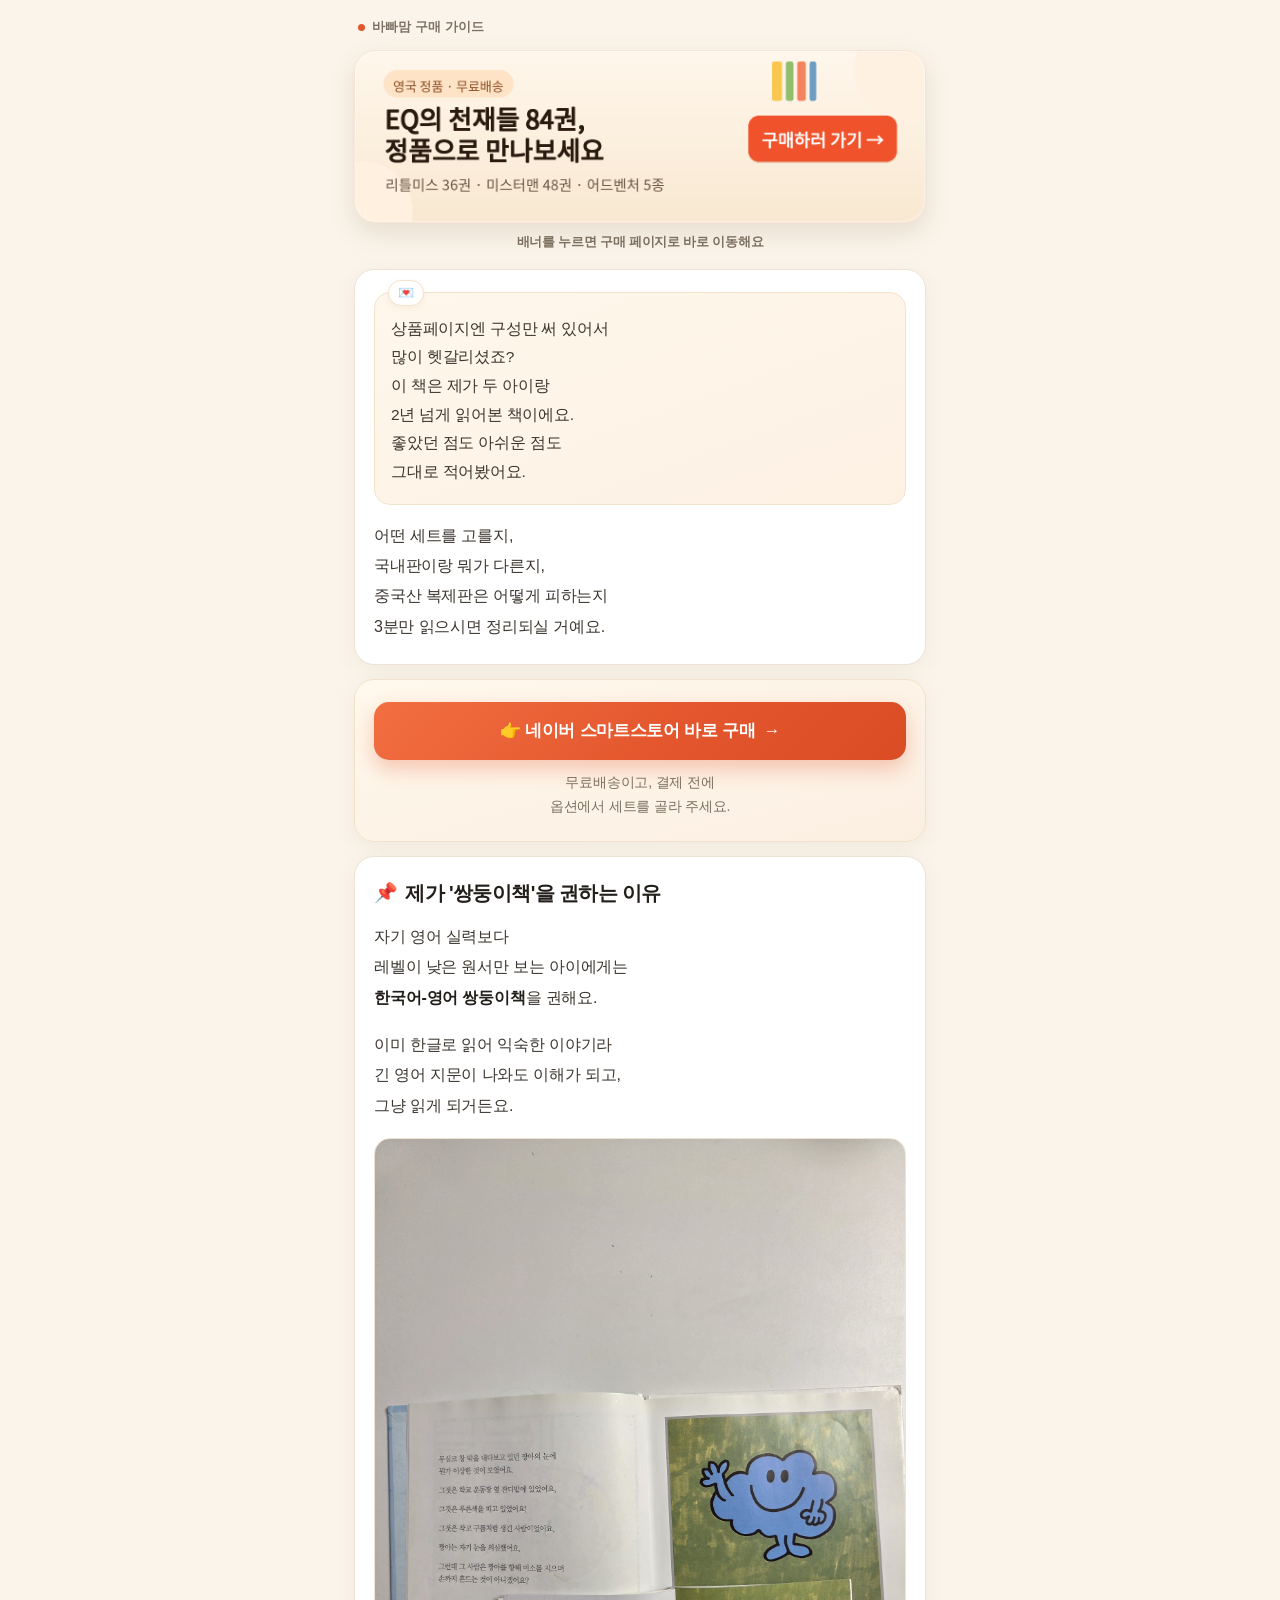
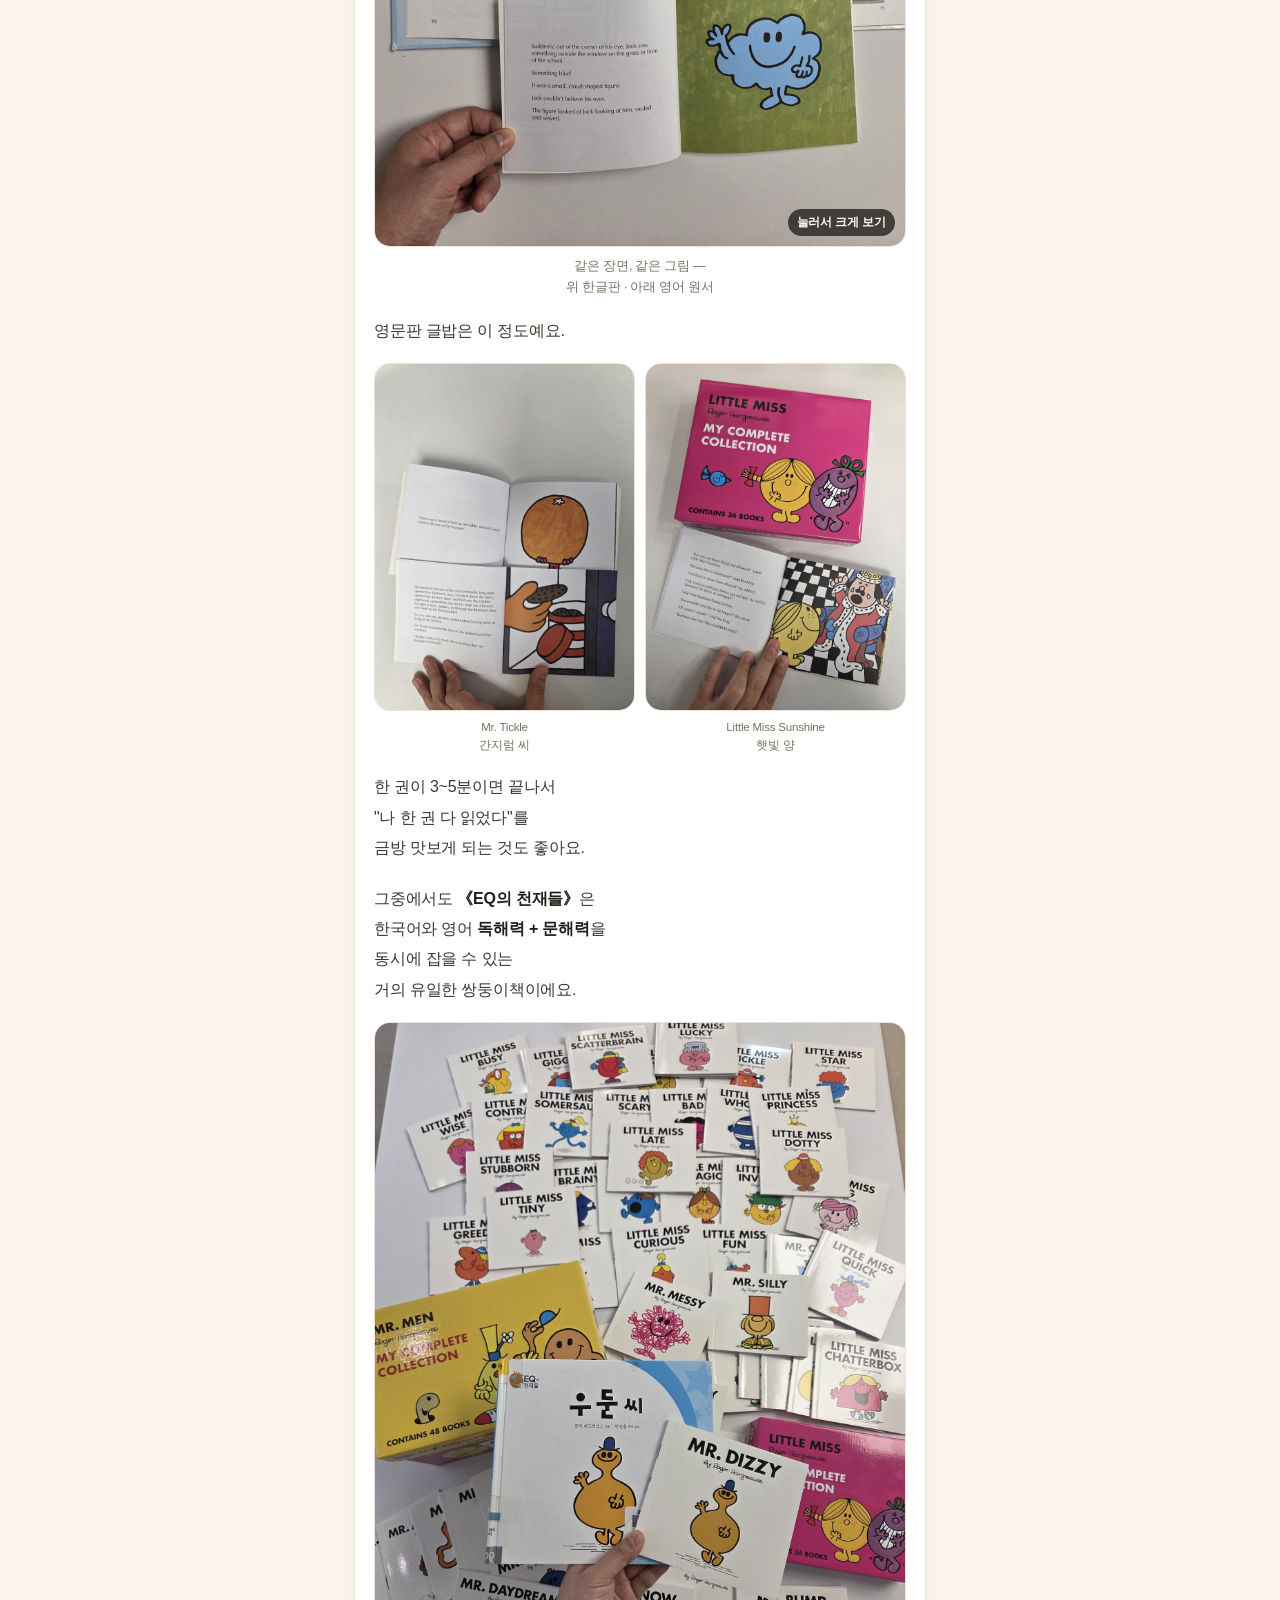
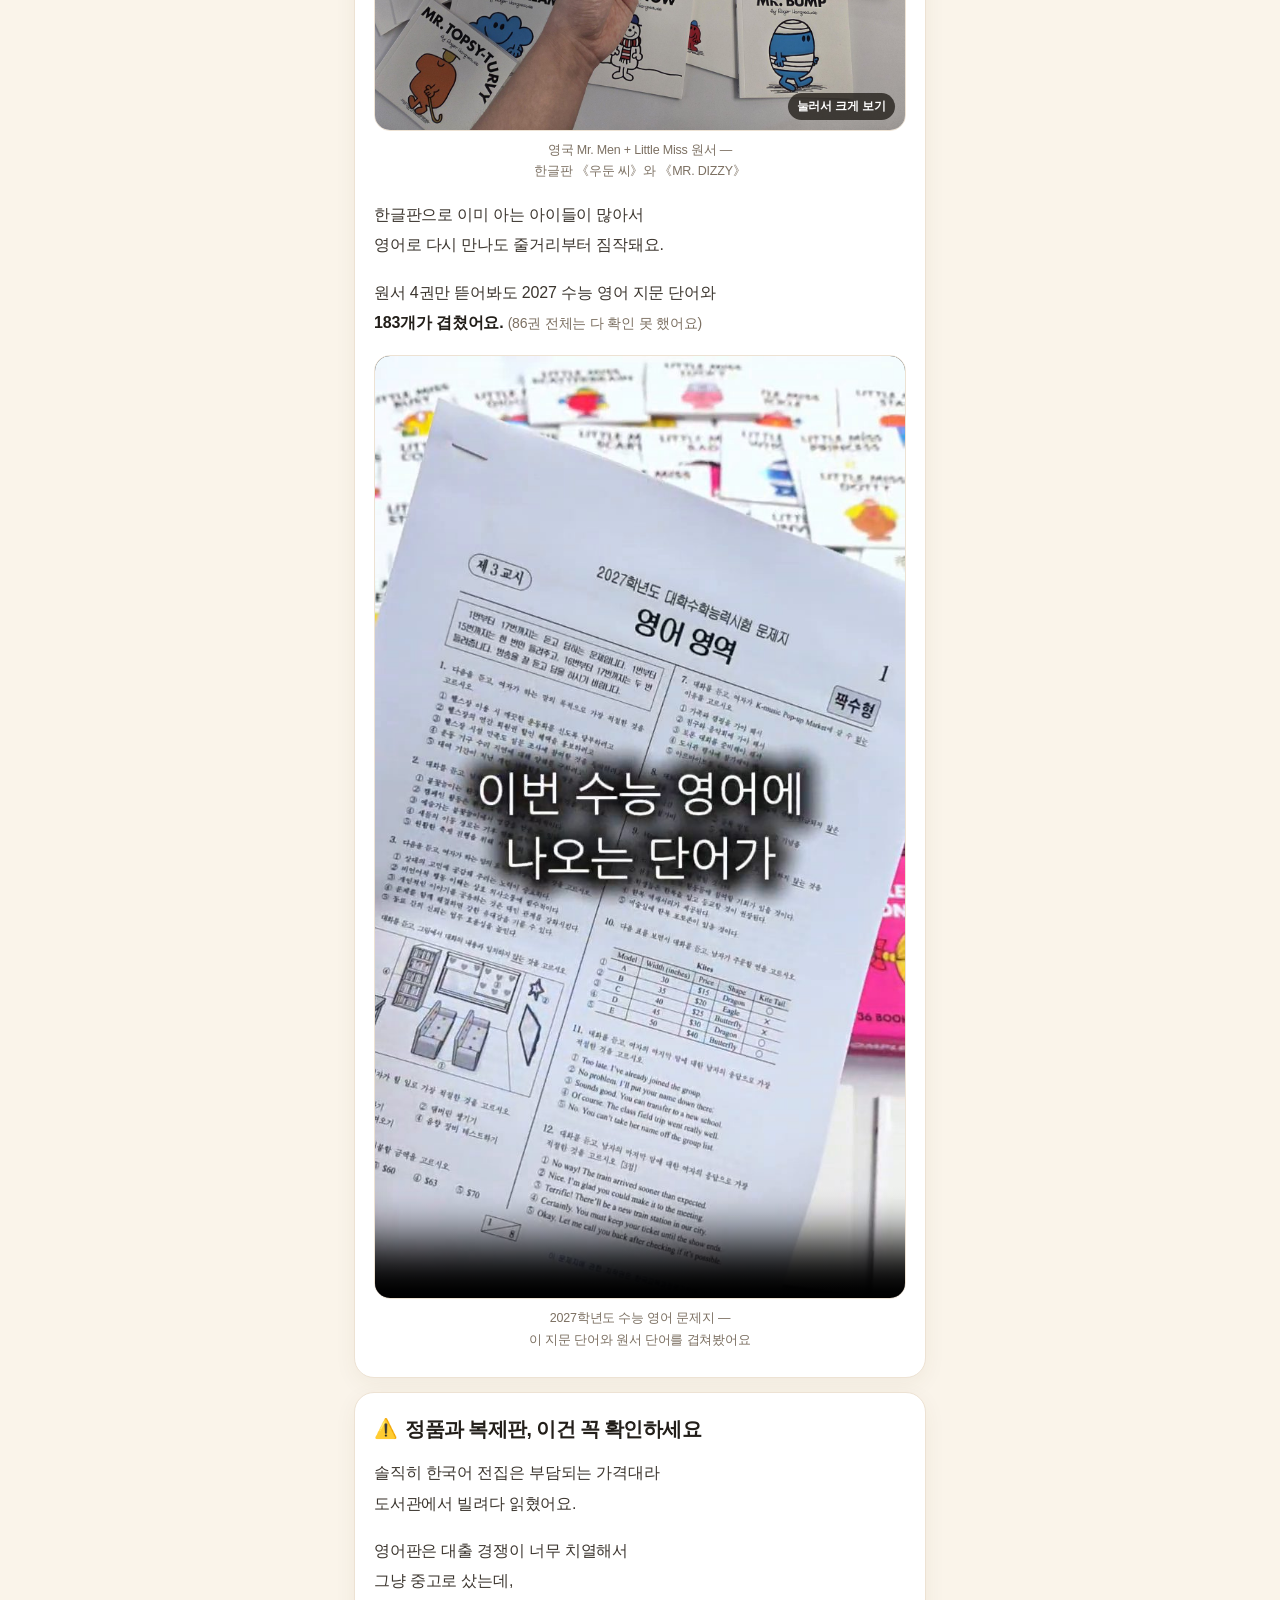
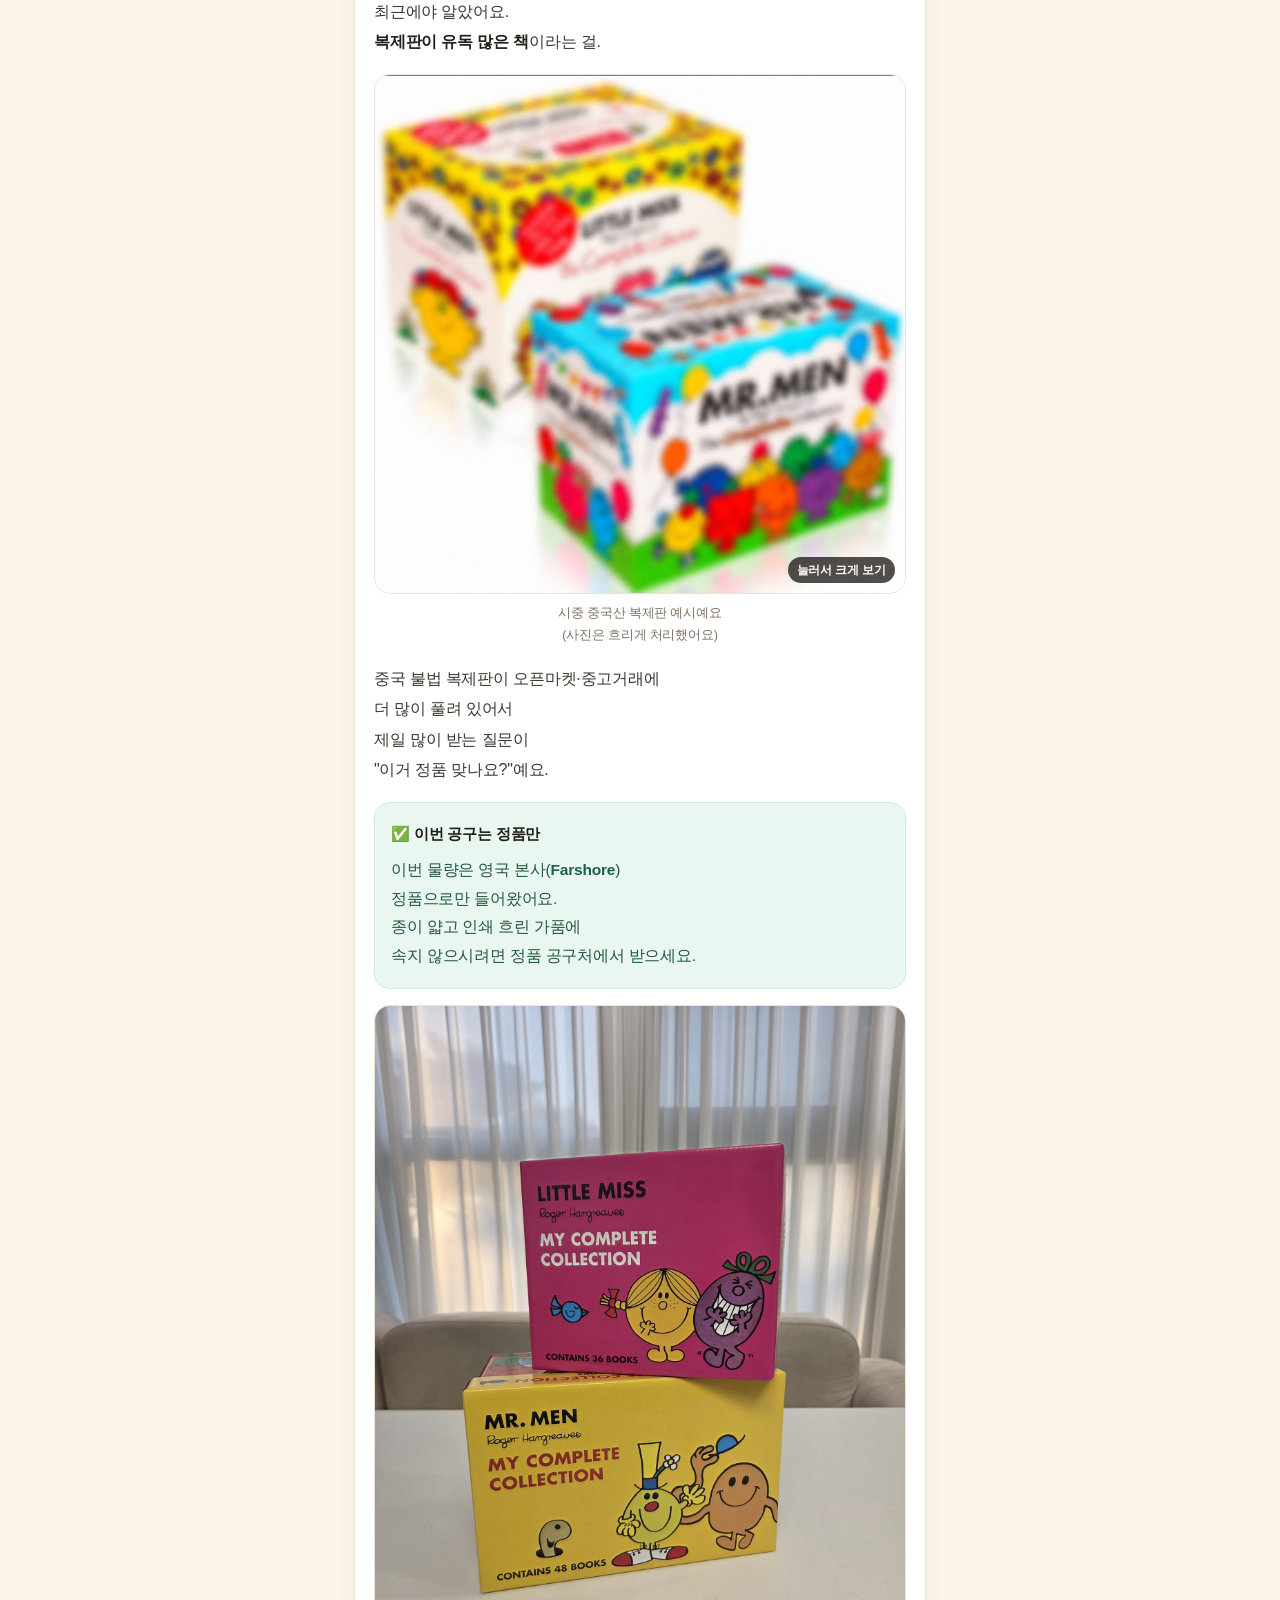
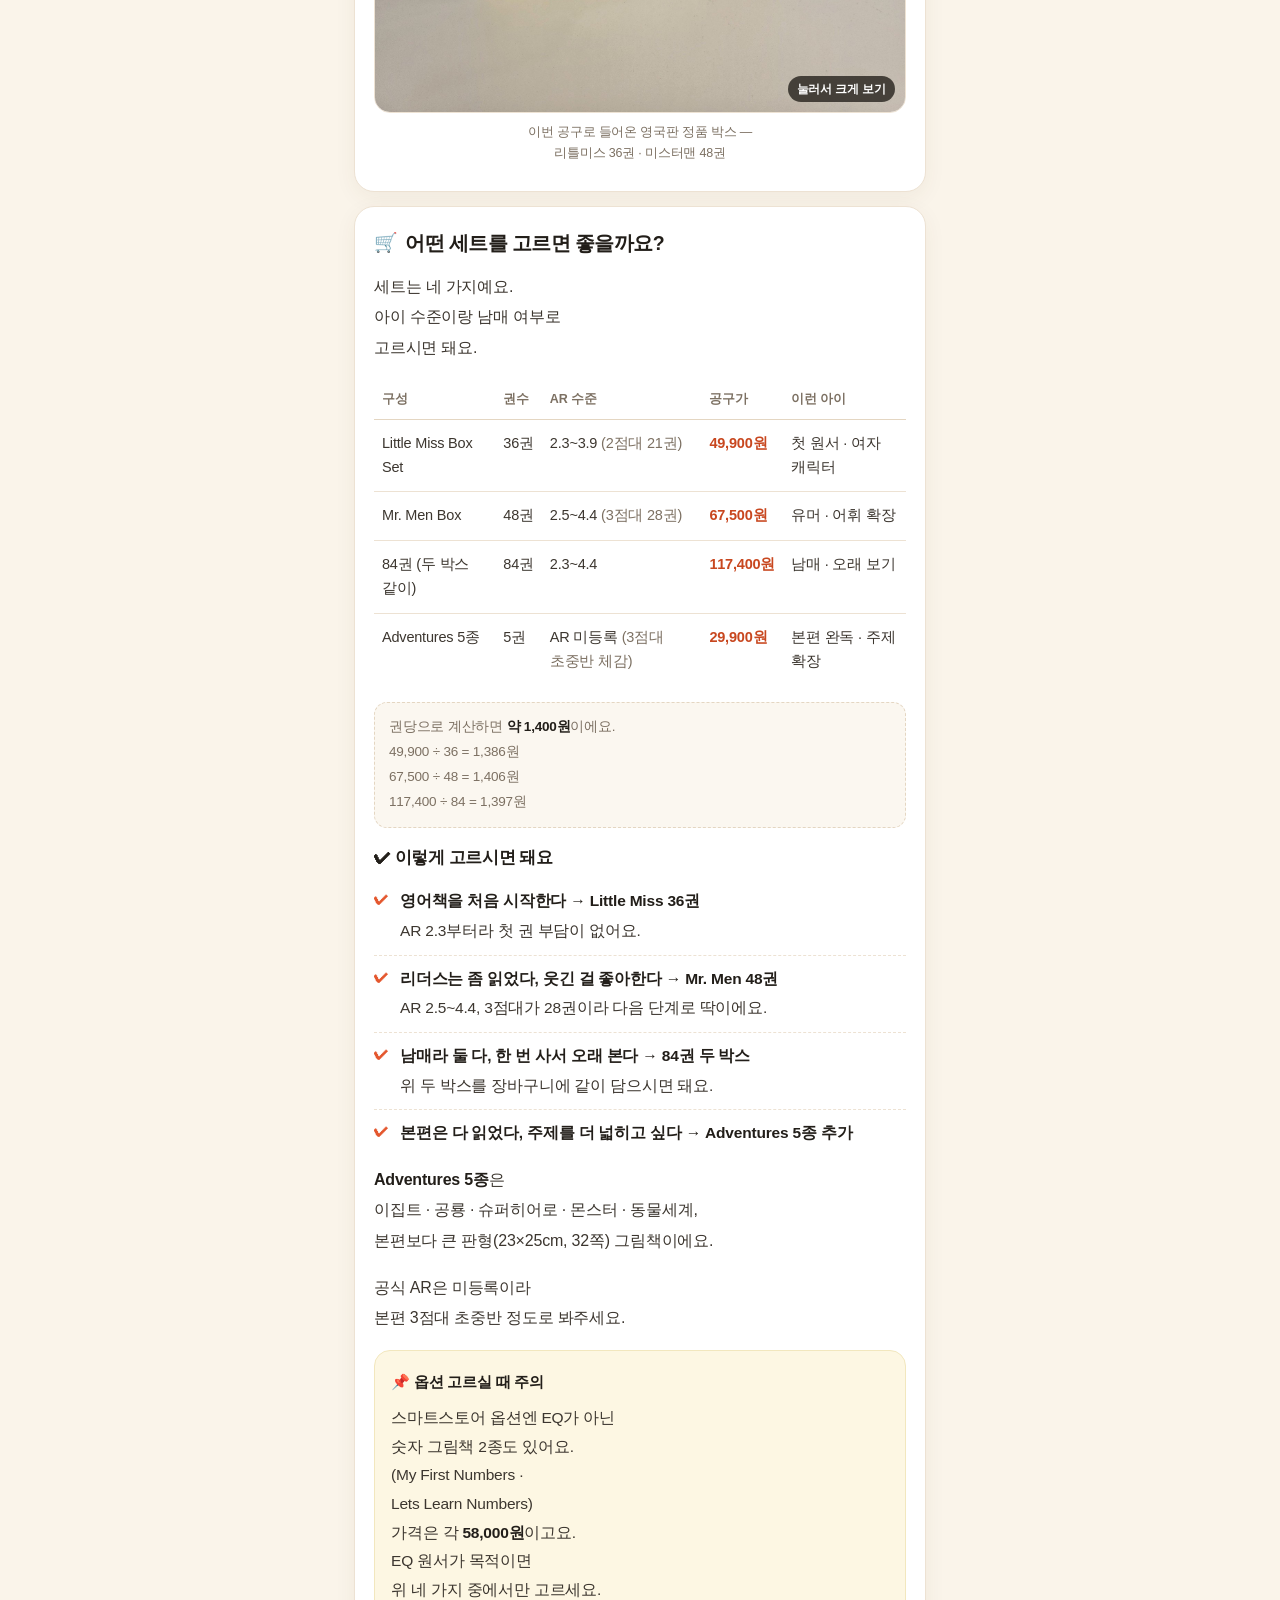
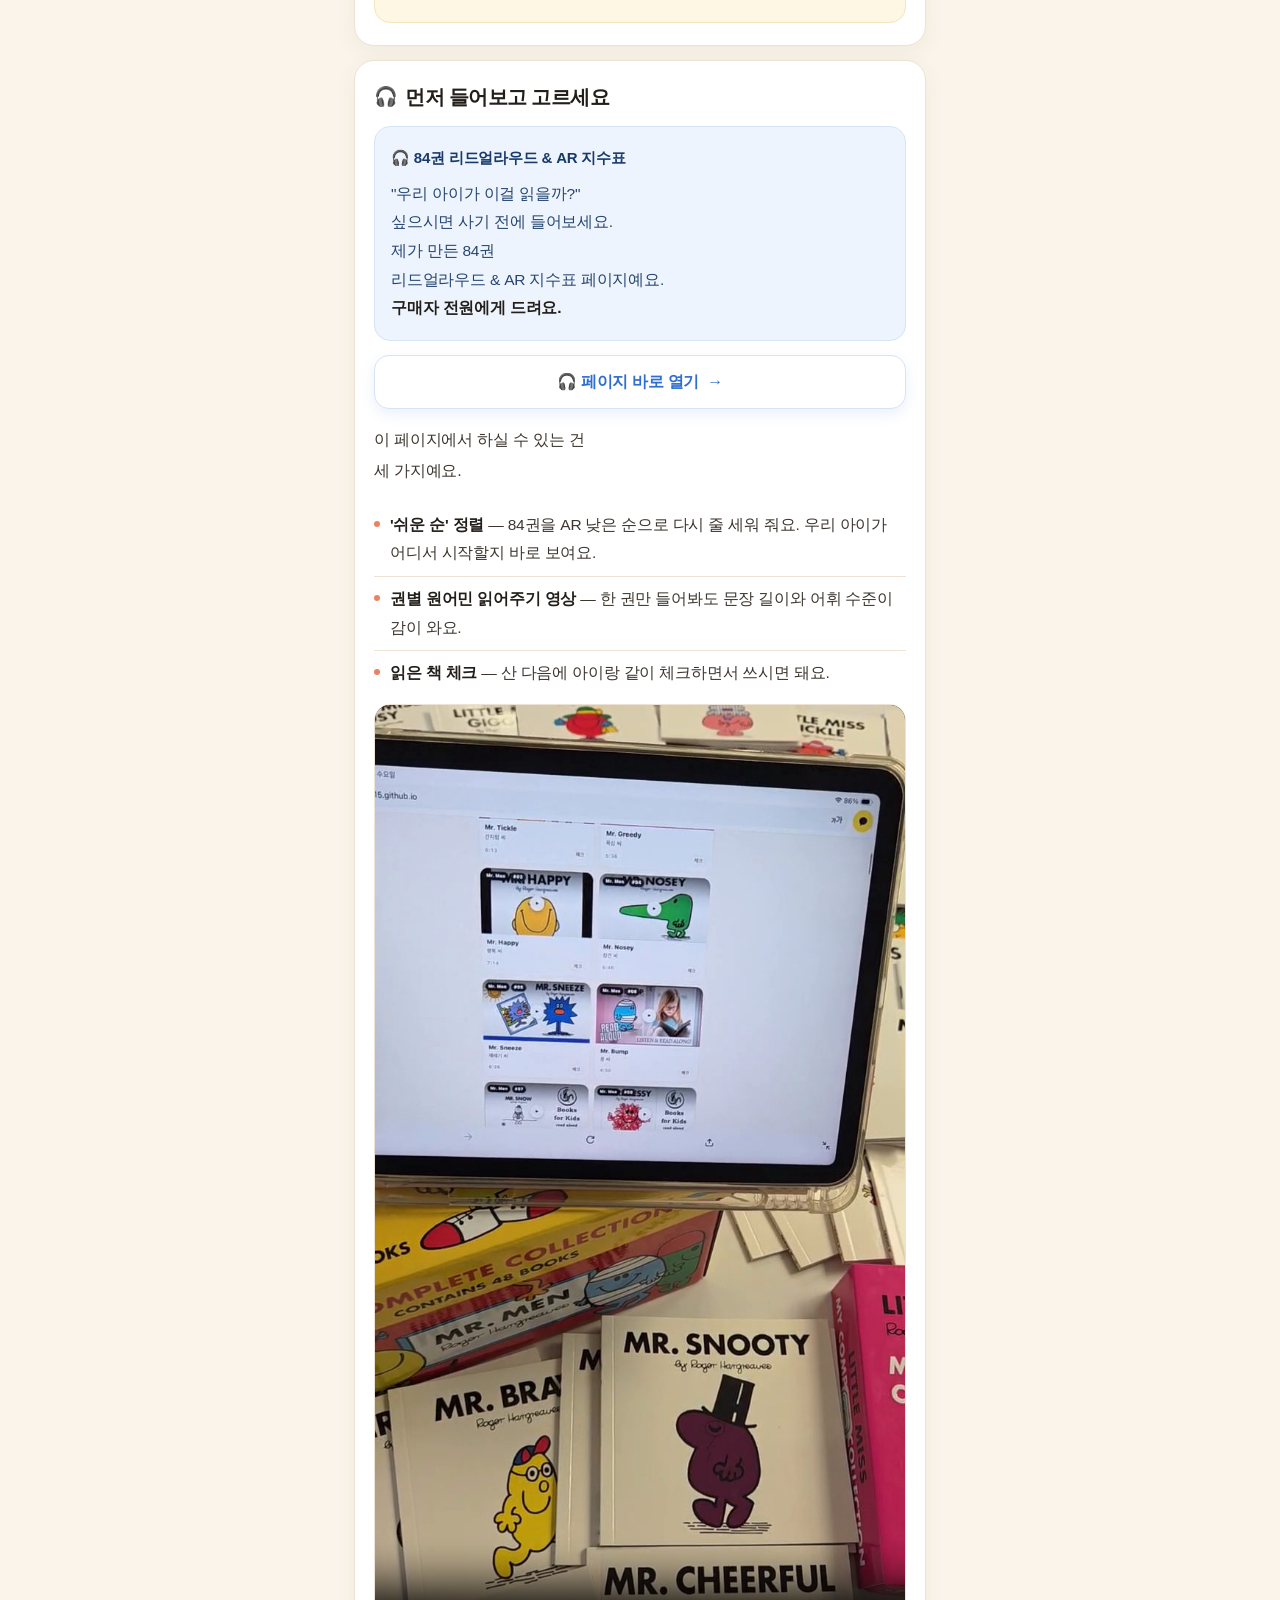
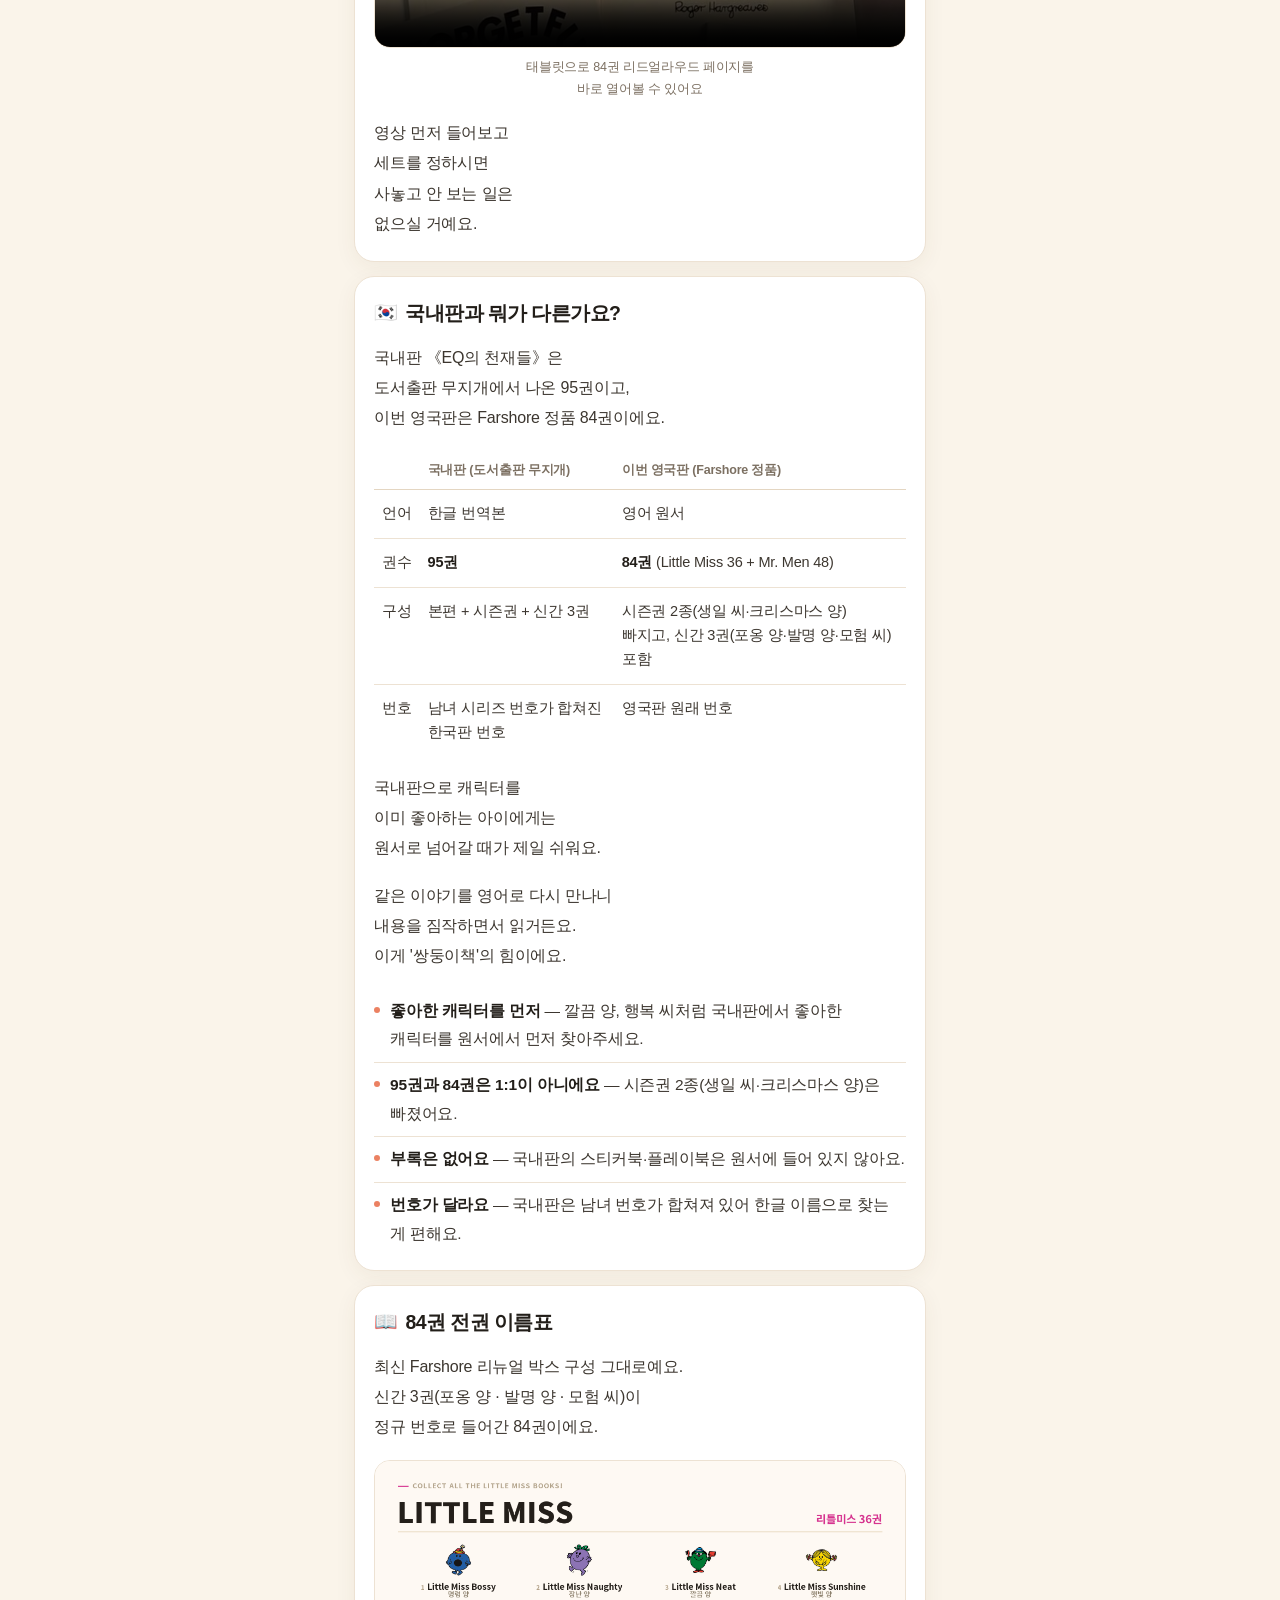
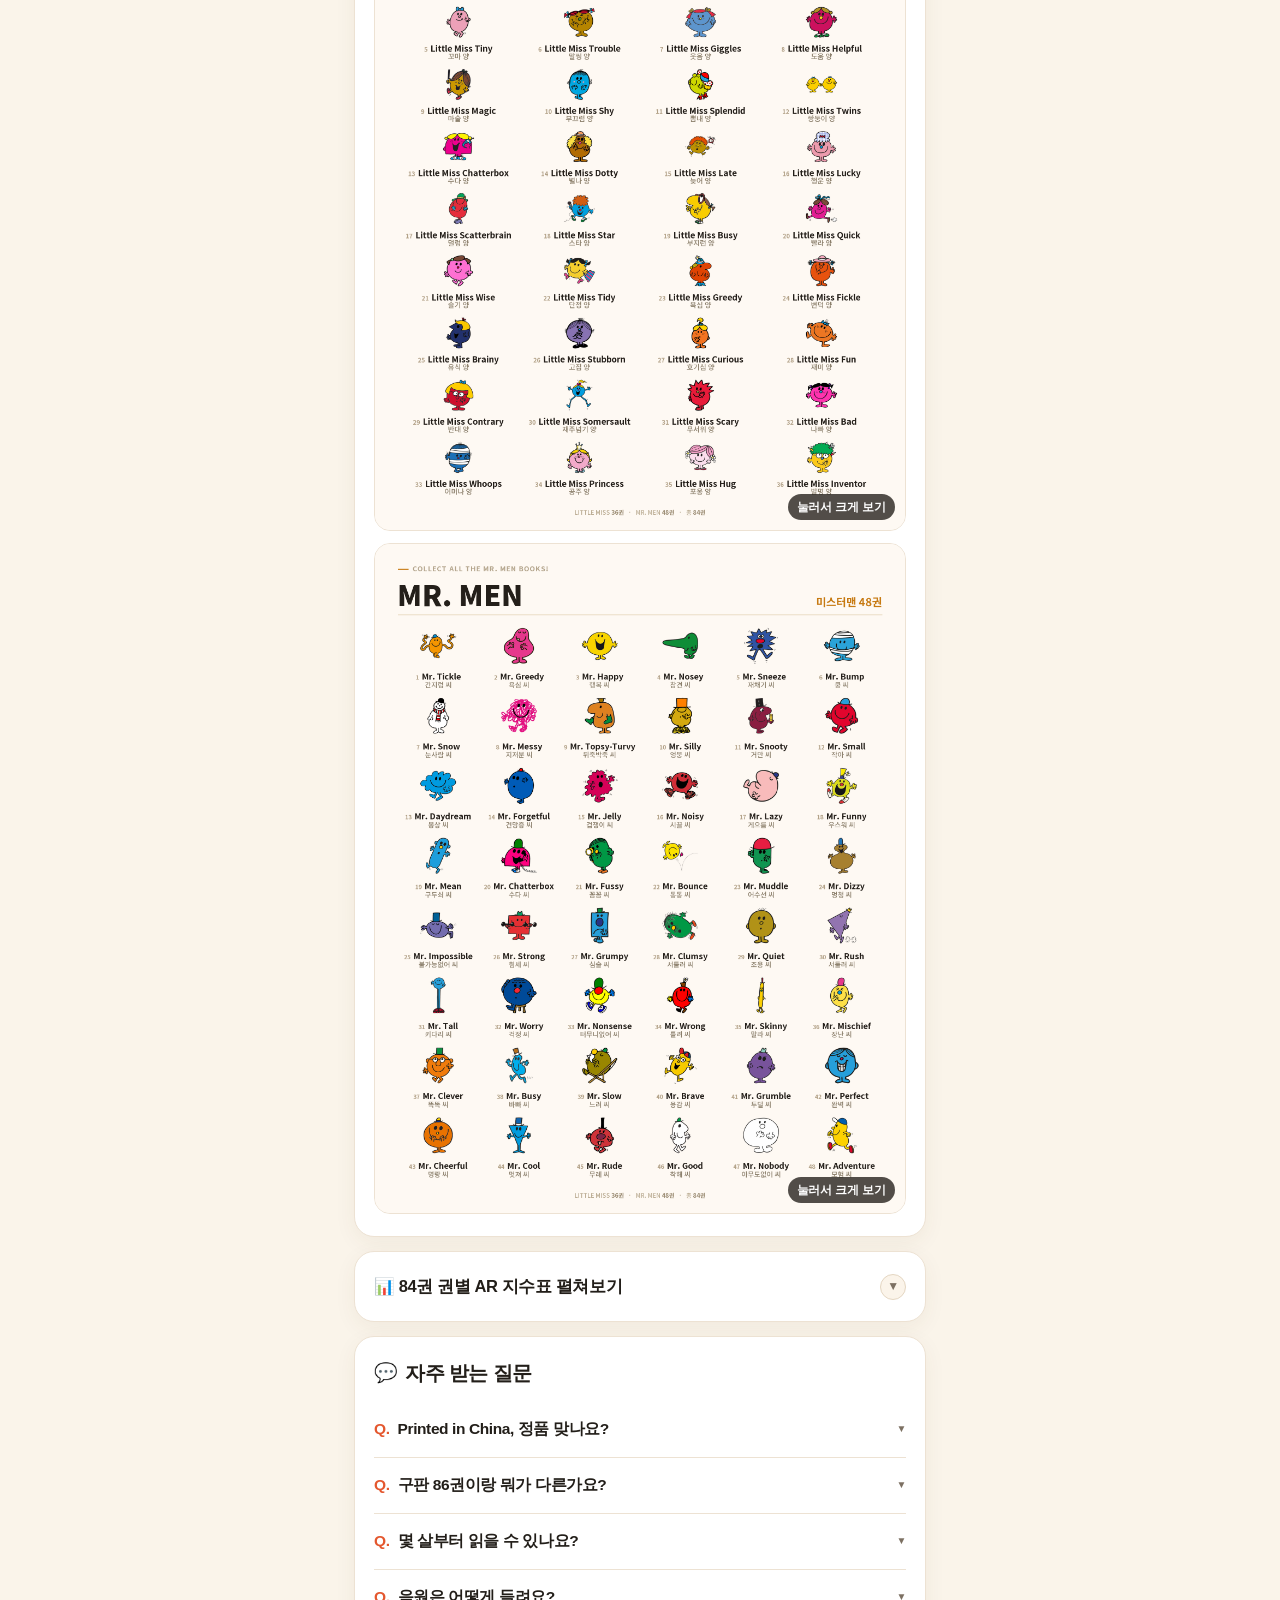
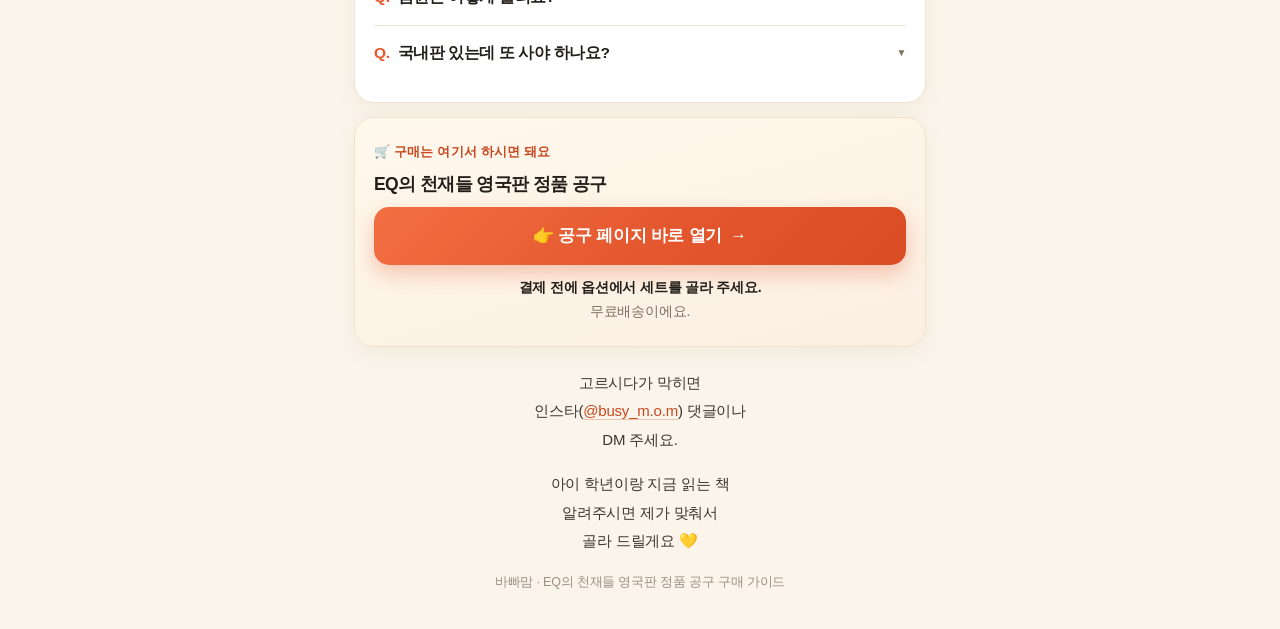
==== commit 09b5dac7: "eq: 사진 캡션 방향 수정(위/아래) 및 포커스 링 스타일 정리" ====
--- a/eq/index.html
+++ b/eq/index.html
@@ -142,6 +142,8 @@
   .shot .badge{position:absolute;right:10px;bottom:10px;background:rgba(34,30,25,.78);color:#fff;font-size:11.5px;font-weight:700;
        padding:5px 9px;border-radius:999px;line-height:1.4;letter-spacing:-0.1px}
   .shot:active img{opacity:.94}
+  .shot:focus{outline:none}
+  .shot:focus-visible{outline:2px solid var(--coral);outline-offset:3px}
   .figure{margin:16px 0 18px}
   .figure figcaption{margin:9px 2px 0;font-size:12.5px;line-height:1.7;color:var(--muted);text-align:center}
   .figure:last-child{margin-bottom:4px}
@@ -259,7 +261,7 @@
              alt="한글판과 영어판의 같은 장면 내지를 나란히 펼쳐 비교한 사진" />
         <span class="badge">눌러서 크게 보기</span>
       </a>
-      <figcaption>같은 장면, 같은 그림 —<br />왼쪽 한글판 · 오른쪽 영어 원서</figcaption>
+      <figcaption>같은 장면, 같은 그림 —<br />위 한글판 · 아래 영어 원서</figcaption>
     </figure>
 
     <p>영문판 글밥은 이 정도예요.</p>
@@ -673,7 +675,7 @@
 <!-- 라이트박스 -->
 <div class="lb" id="lb" role="dialog" aria-modal="true" aria-label="이름표 크게 보기" aria-hidden="true">
   <button class="x" id="lbx" aria-label="닫기">✕</button>
-  <img id="lbimg" src="" alt="" />
+  <img id="lbimg" alt="" />
   <div class="cap"><span id="lbcap"></span><br /><a id="lborig" href="#" target="_blank" rel="noopener">원본 이미지 열기</a></div>
 </div>
 
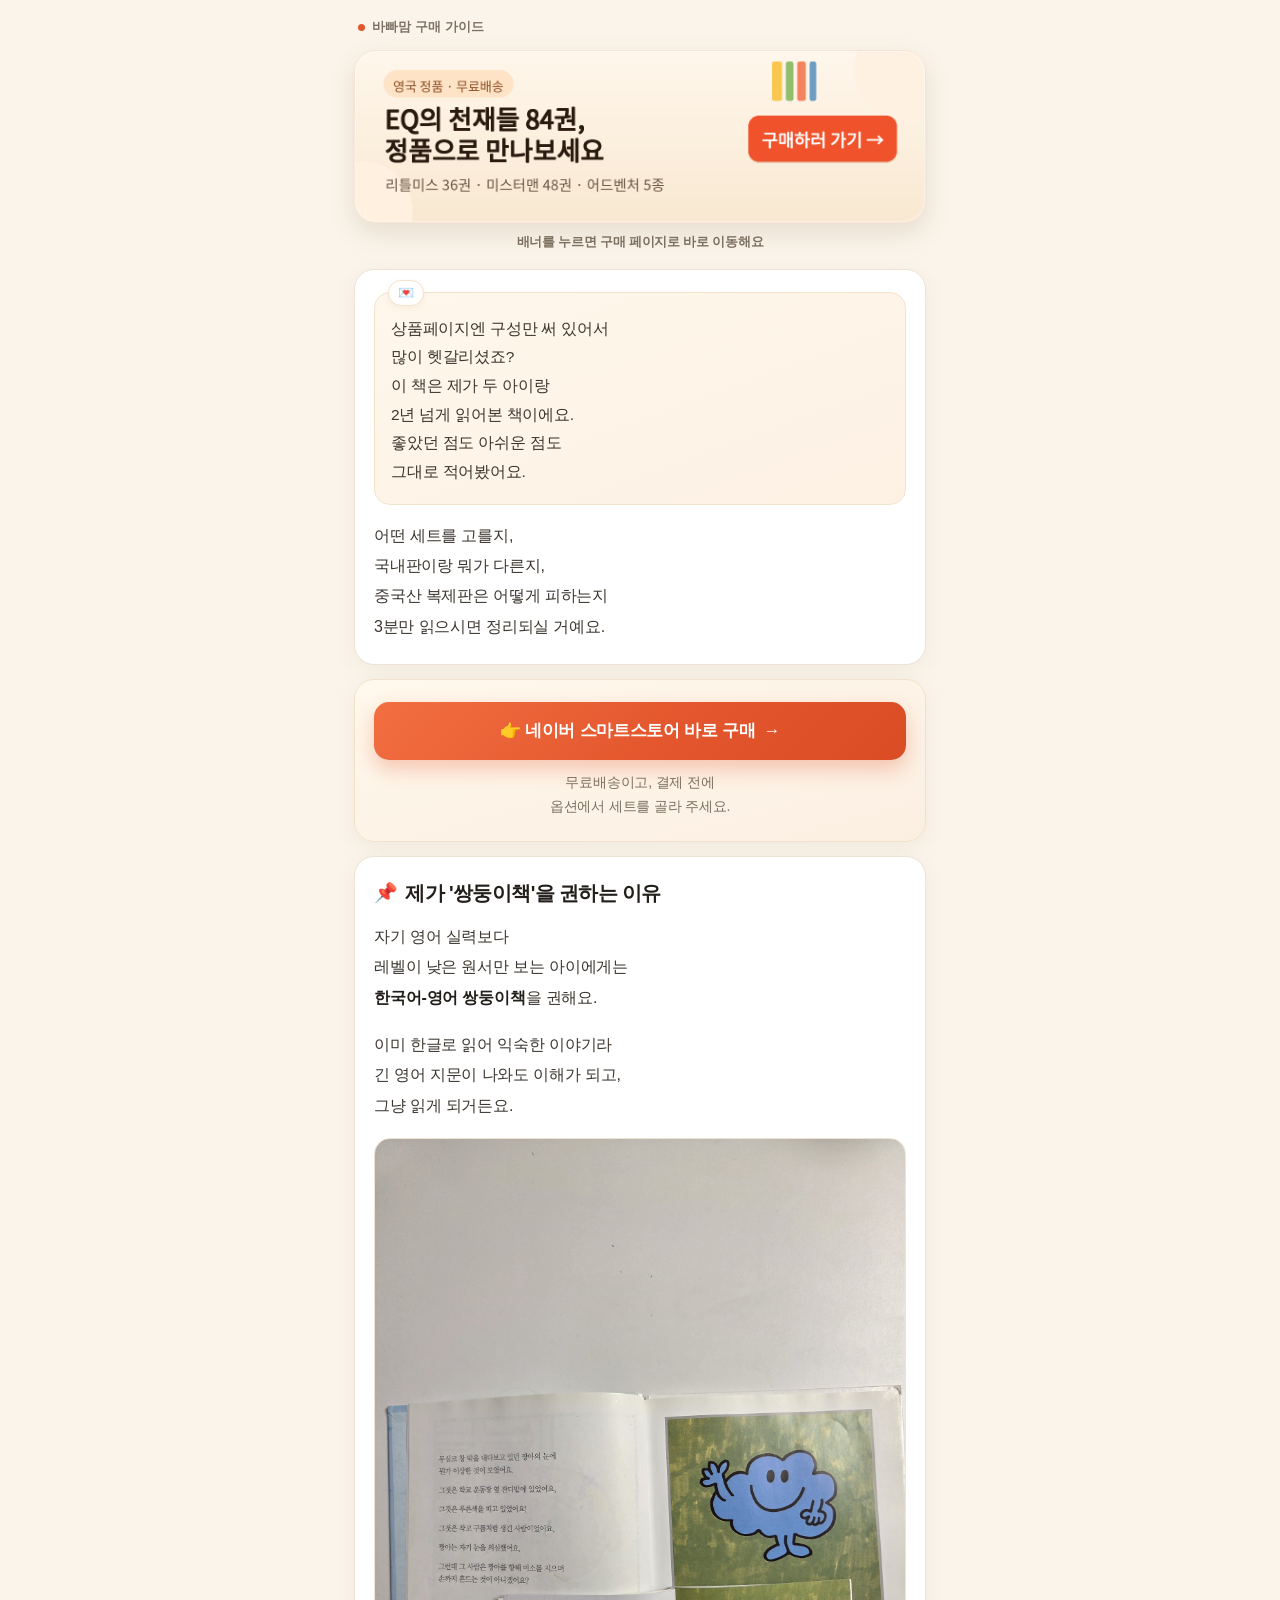
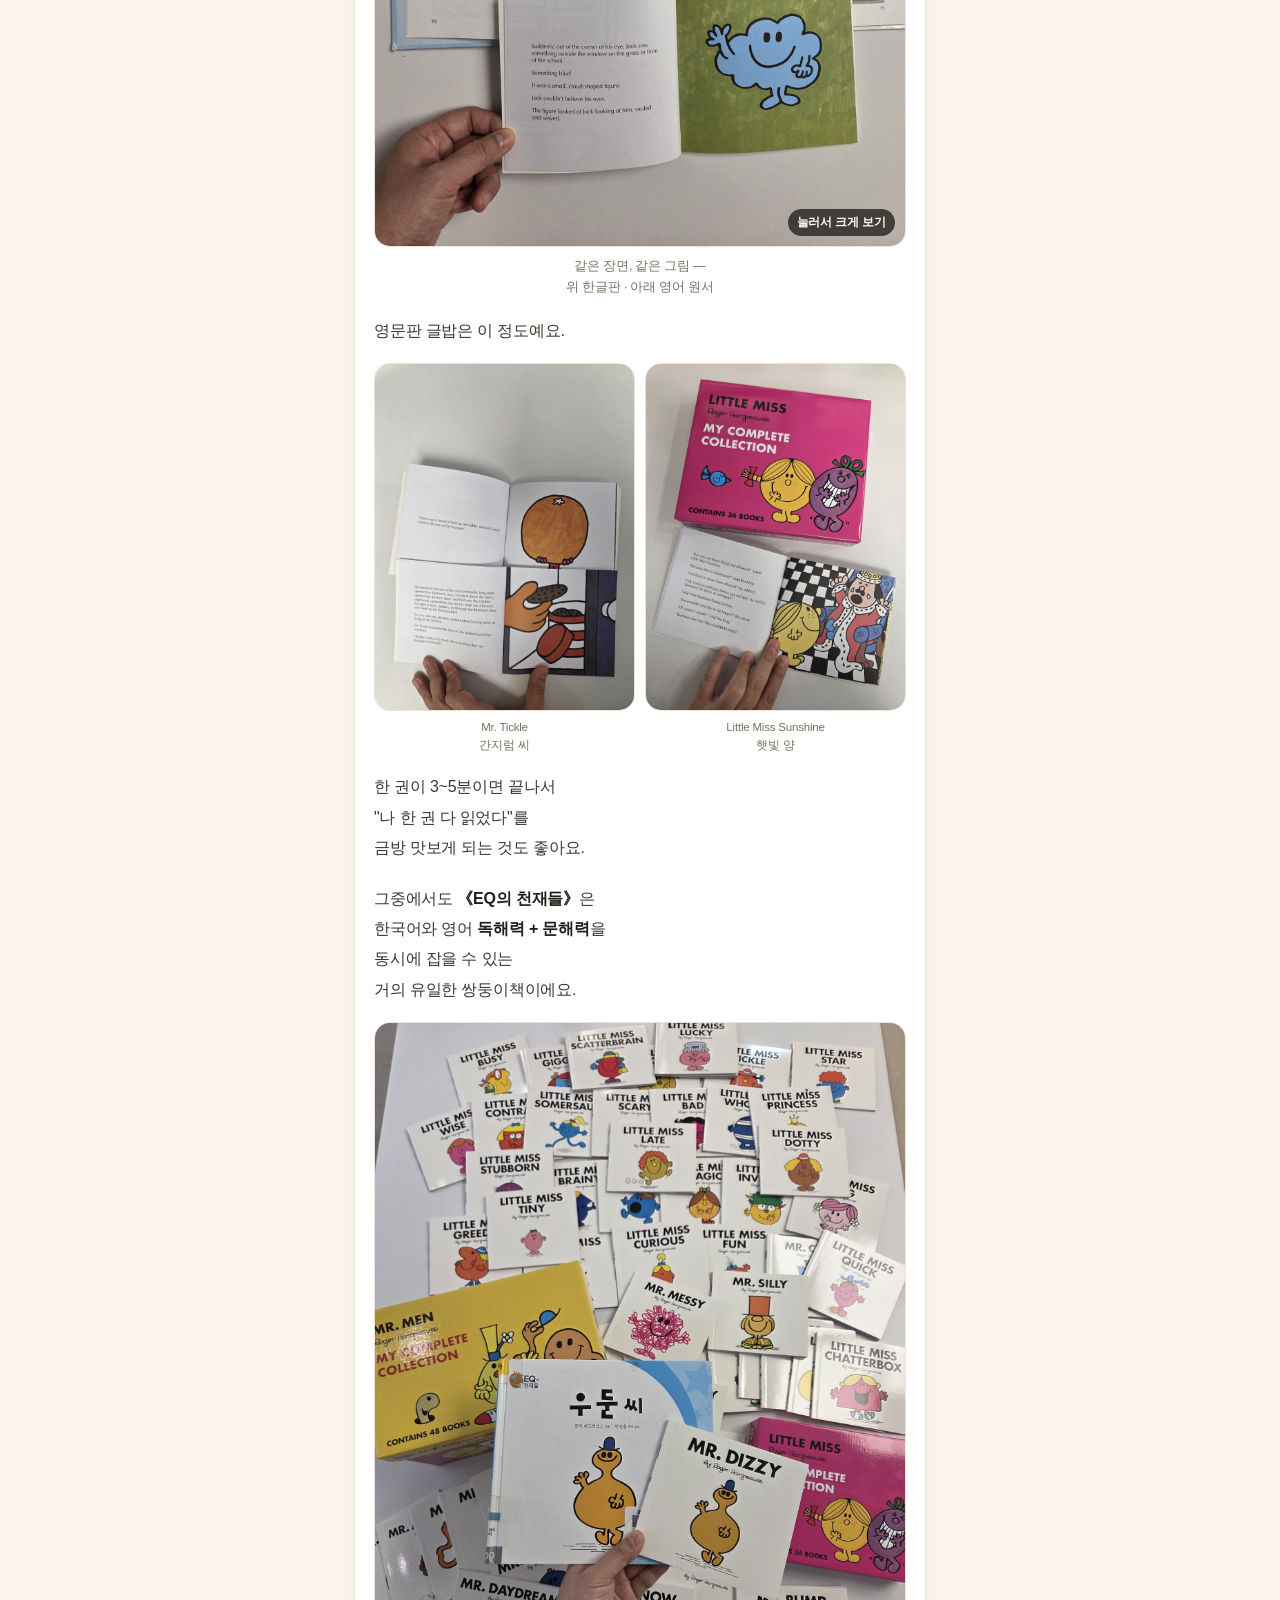
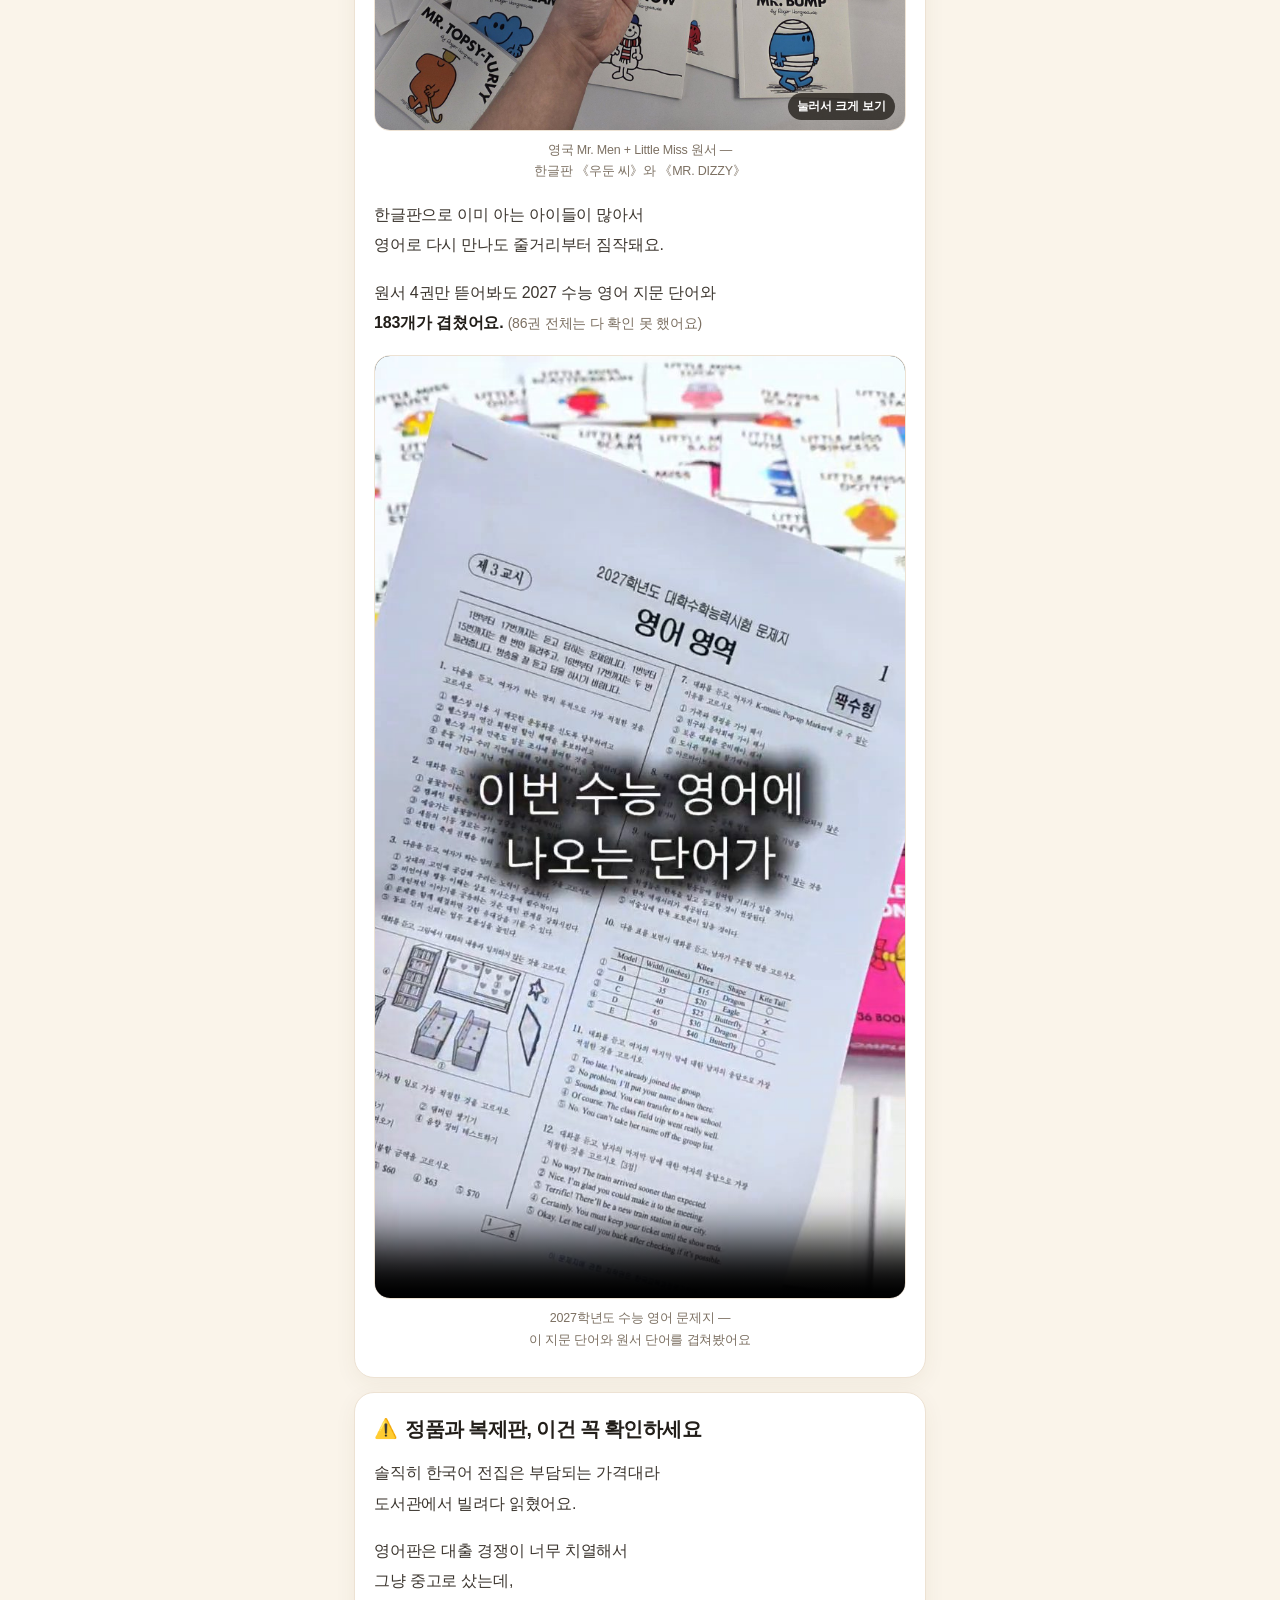
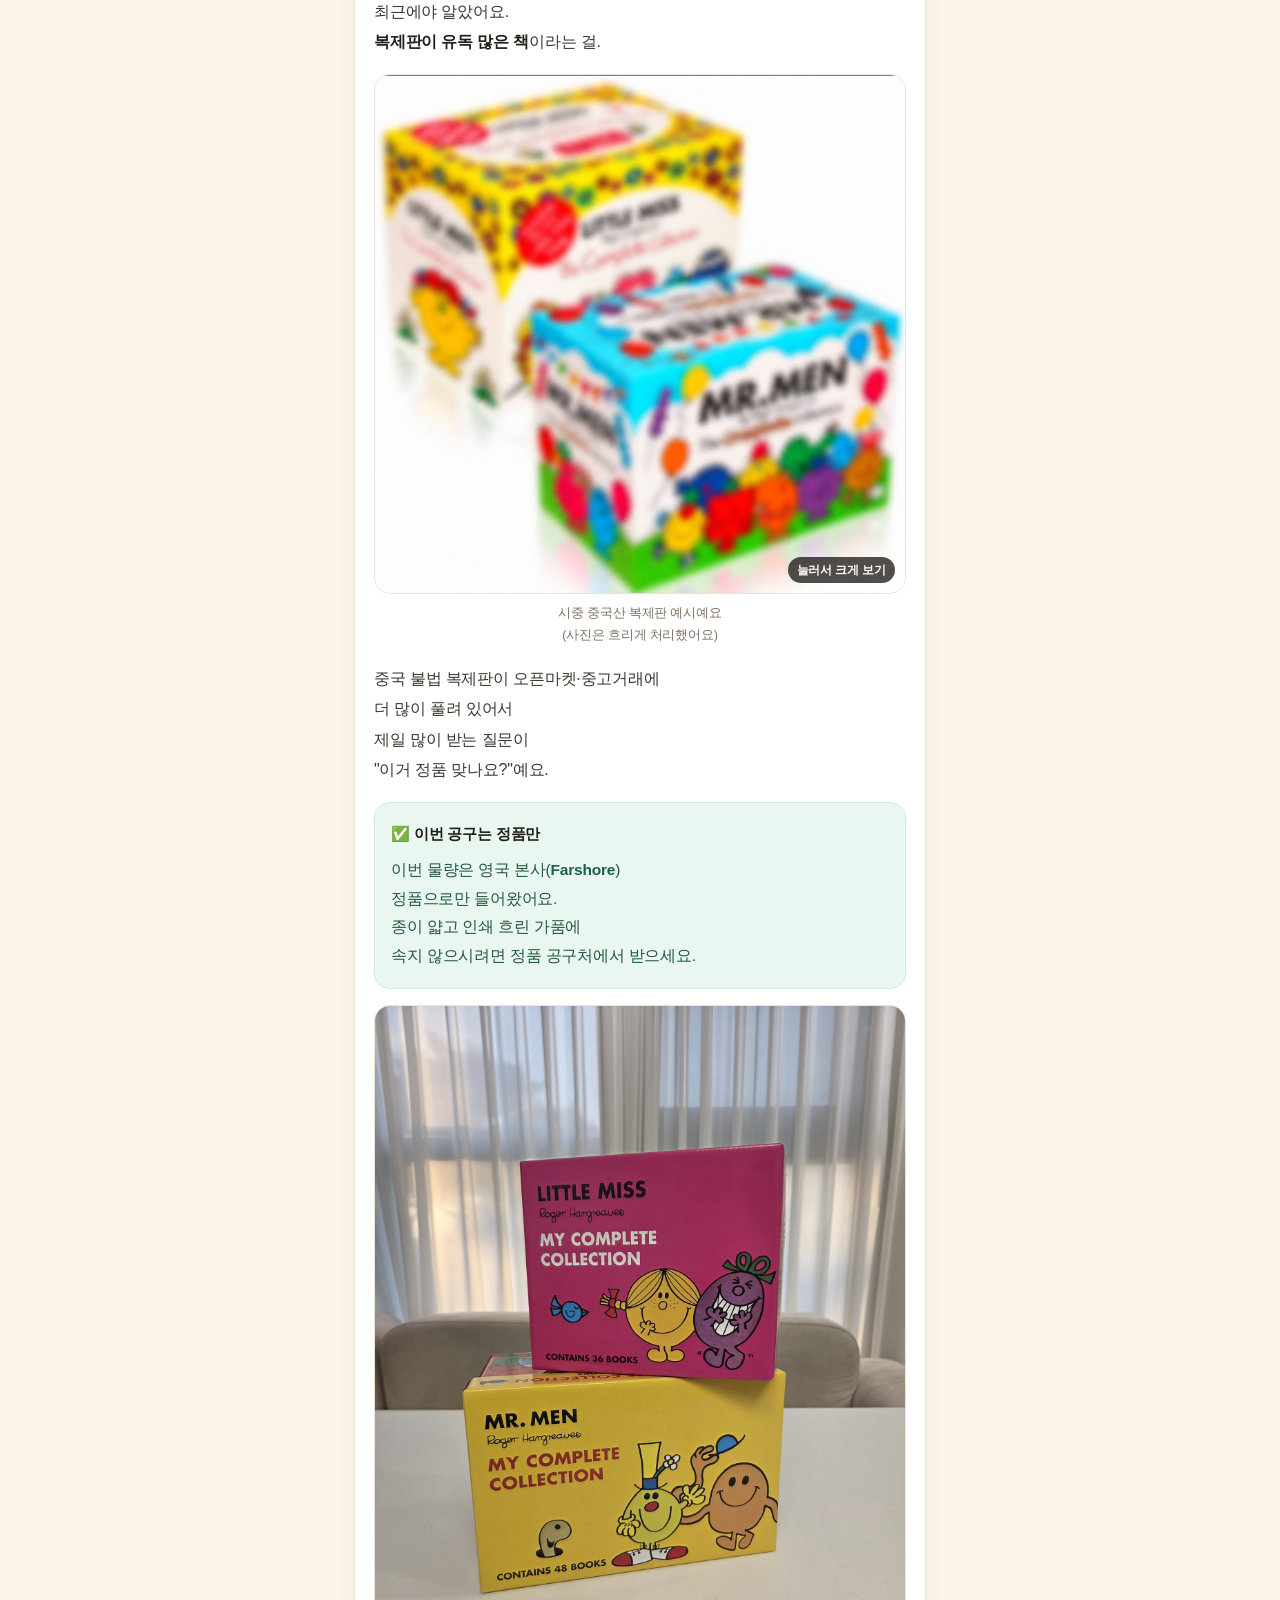
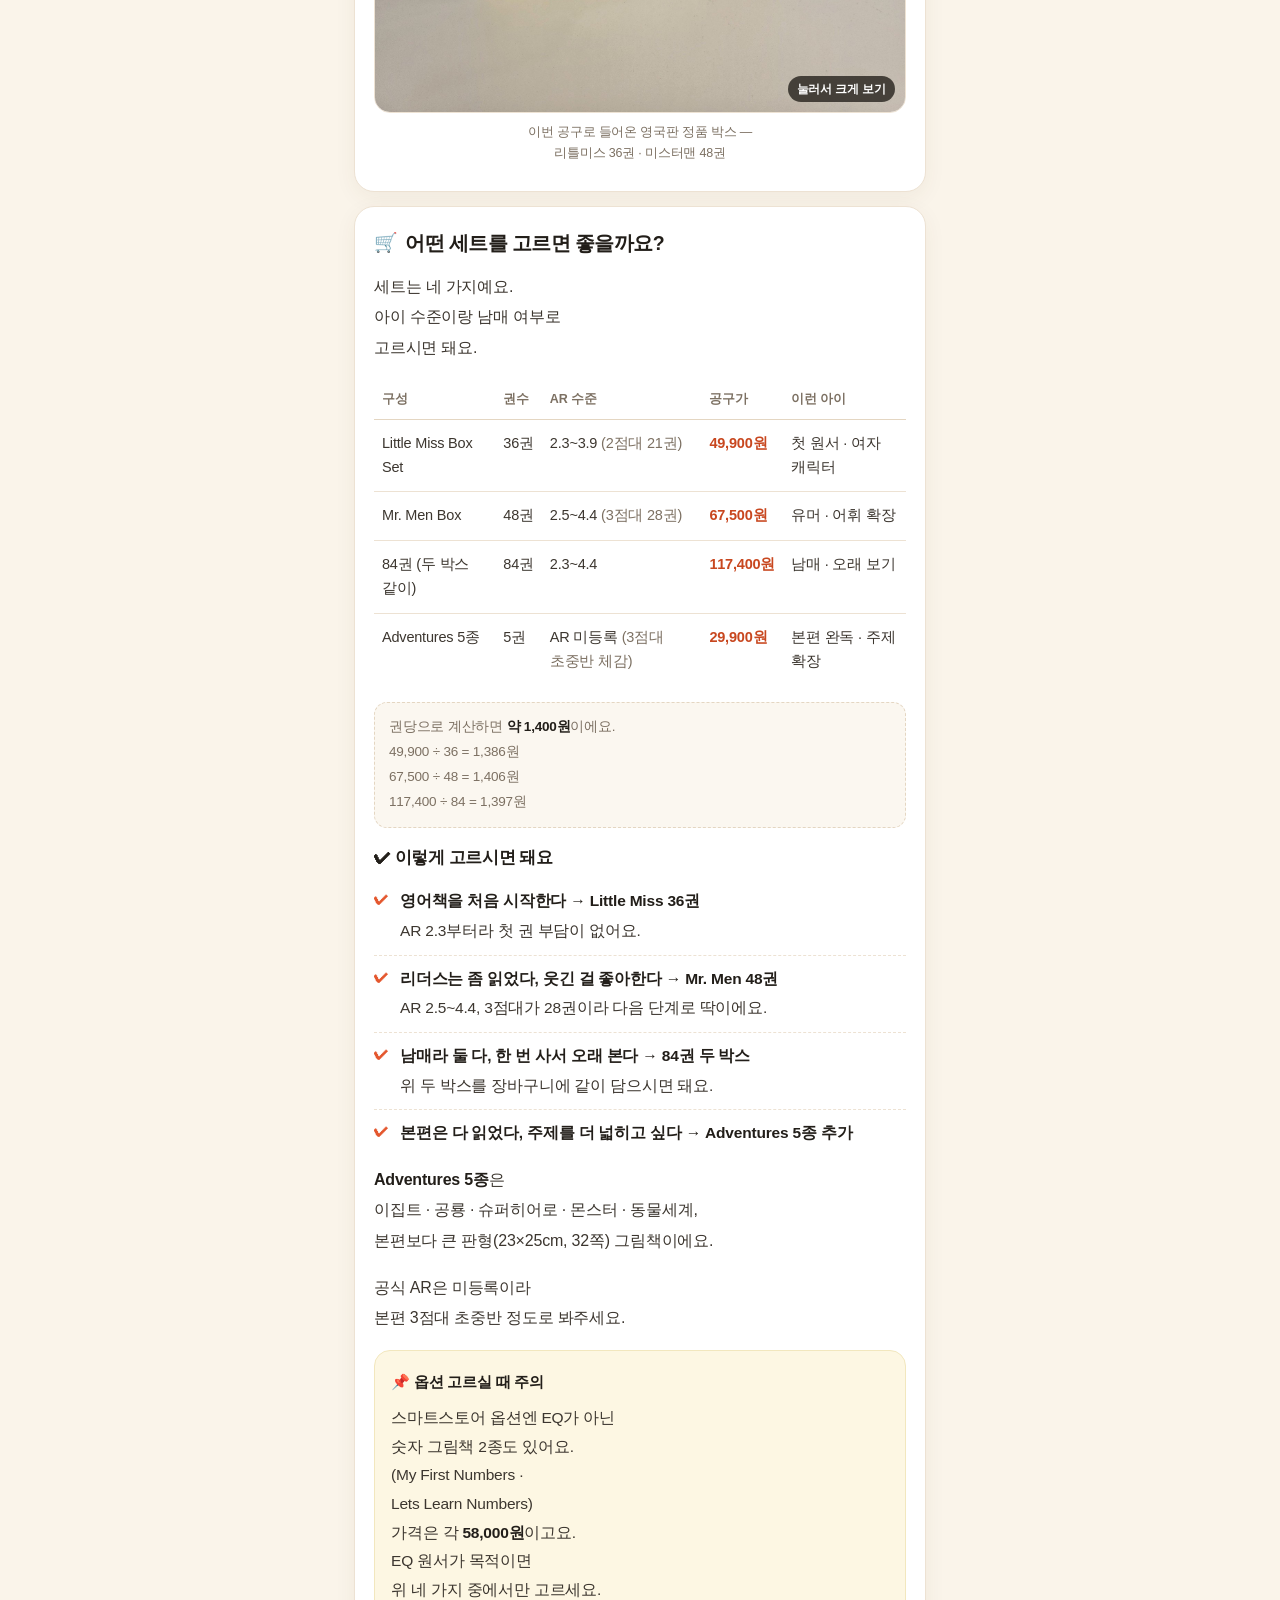
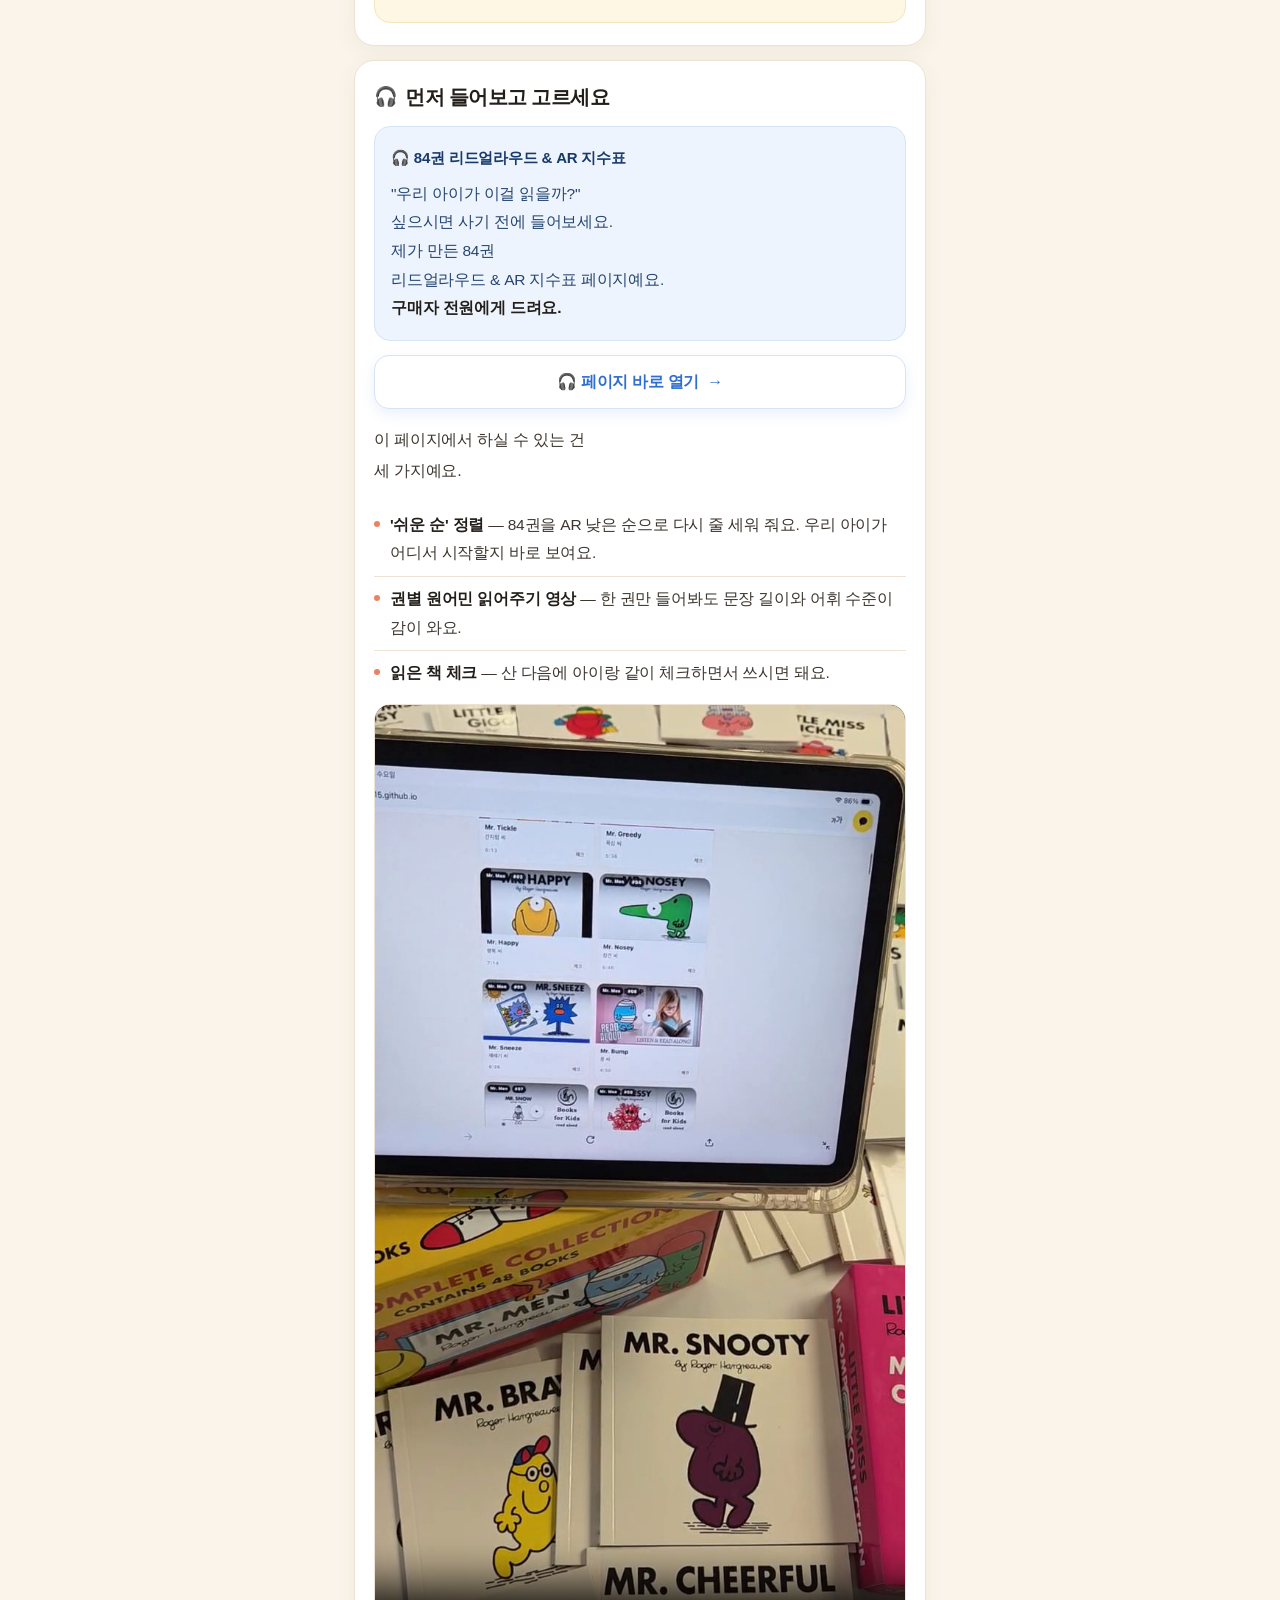
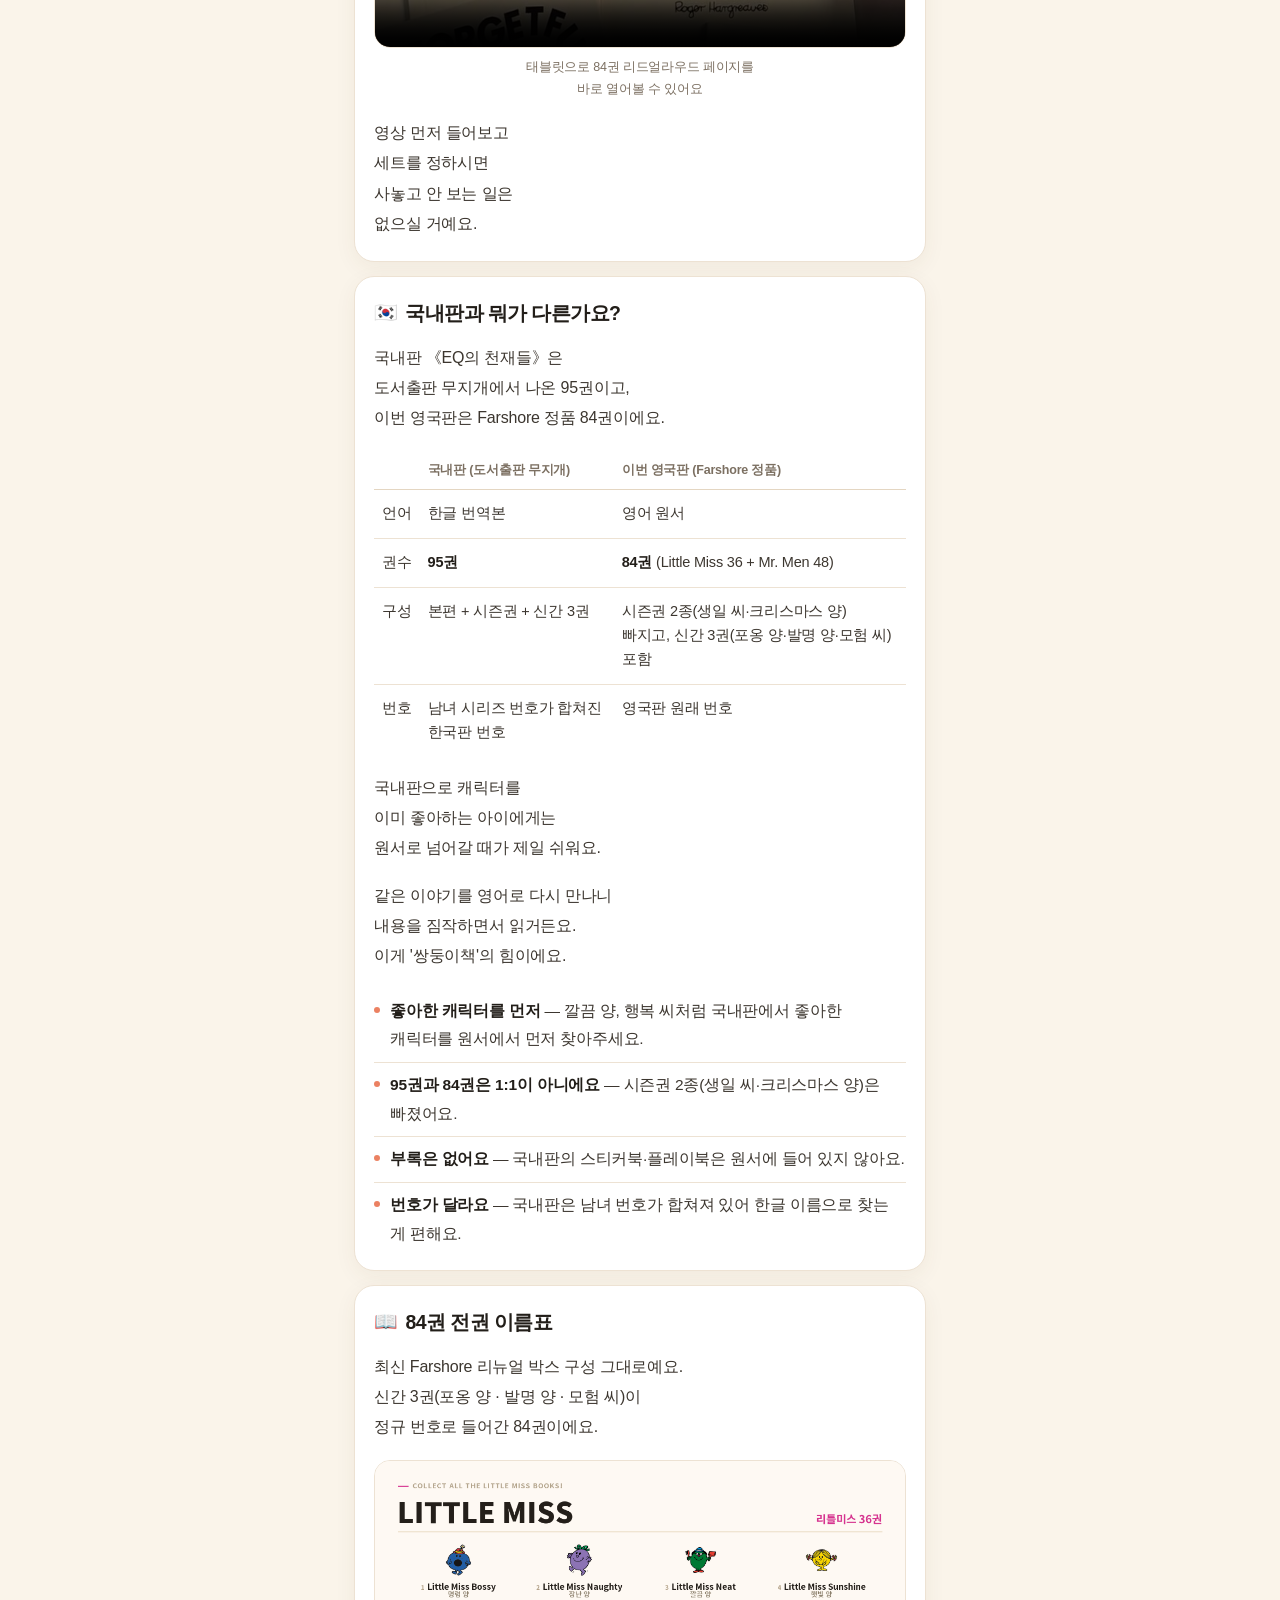
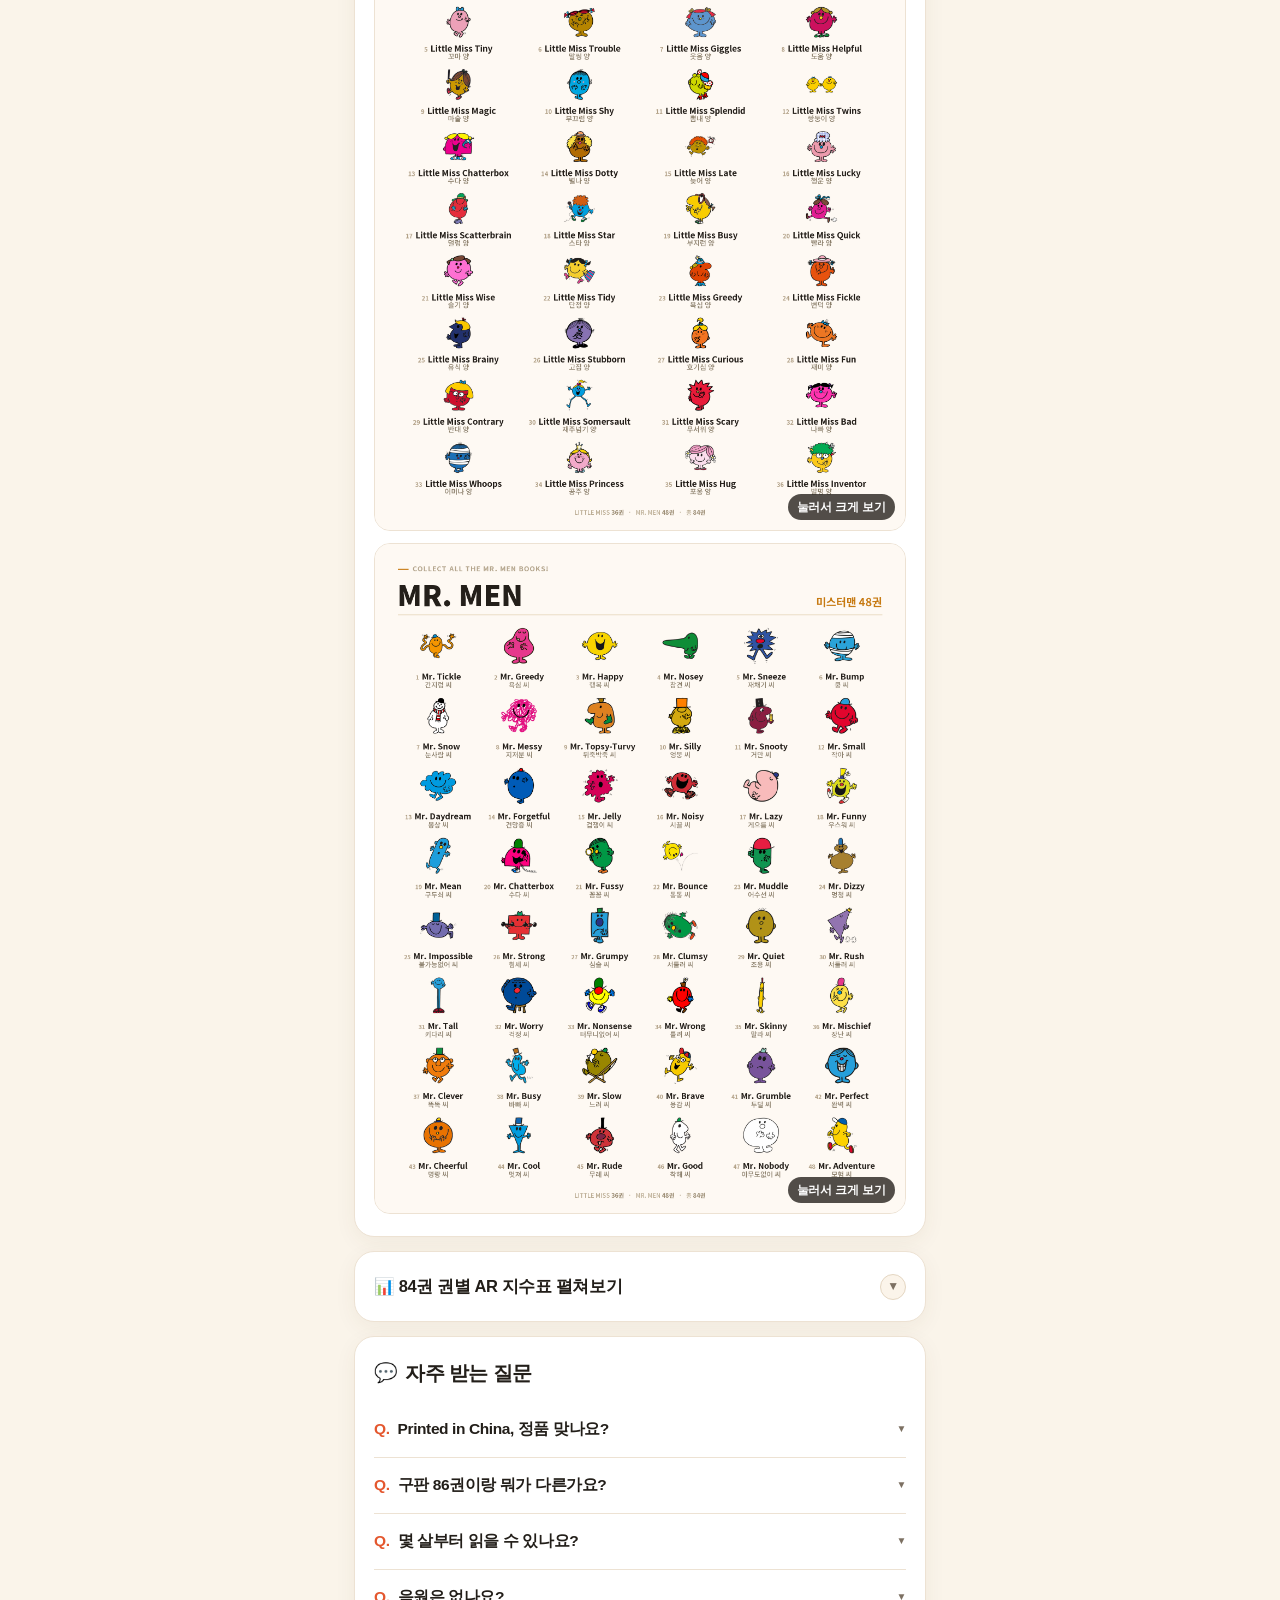
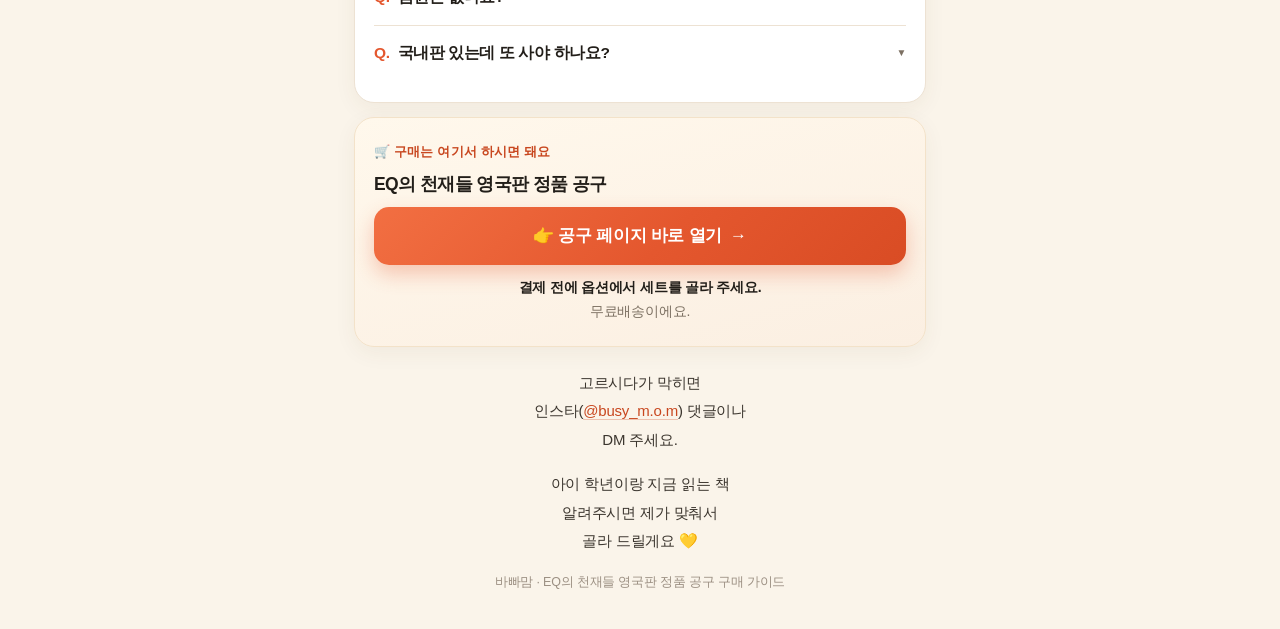
==== commit 23b5b6c3: "eq: FAQ 음원 문항 수정 — 정품은 저작권상 별도 음원 없음 안내 + 리드얼라우드 페이지 안내" ====
--- a/eq/index.html
+++ b/eq/index.html
@@ -640,10 +640,12 @@
         </div>
       </details>
       <details class="fq">
-        <summary><span class="mark">Q.</span><span>음원은 어떻게 들려요?</span><span class="chev">▼</span></summary>
+        <summary><span class="mark">Q.</span><span>음원은 없나요?</span><span class="chev">▼</span></summary>
         <div class="a">
-        <p>구매자 전원에게 위에 있는 <strong>84권 리드얼라우드 &amp; AR 지수표</strong> 페이지를 드려요.</p>
-        <p>권별 원어민 읽기 영상이 한 페이지에 다 있어서<br />QR로 열어 태블릿에 틀어주시면 돼요.</p>
+        <p>네, <strong>정품에는 별도 음원이 없어요.</strong></p>
+        <p>정품은 저작권상<br />음원을 따로 제공하지 않거든요.</p>
+        <p>그 아쉬움은 이렇게 채워드릴게요.<br />구매자 전원에게 위에 있는<br /><strong>84권 리드얼라우드 &amp; AR 지수표</strong><br />페이지를 드려요.</p>
+        <p>권별 원어민 읽기 영상이 한 페이지에 다 있어서<br />QR로 열어 태블릿에 틀어주시면<br />바로 들으실 수 있어요.</p>
         </div>
       </details>
       <details class="fq">
